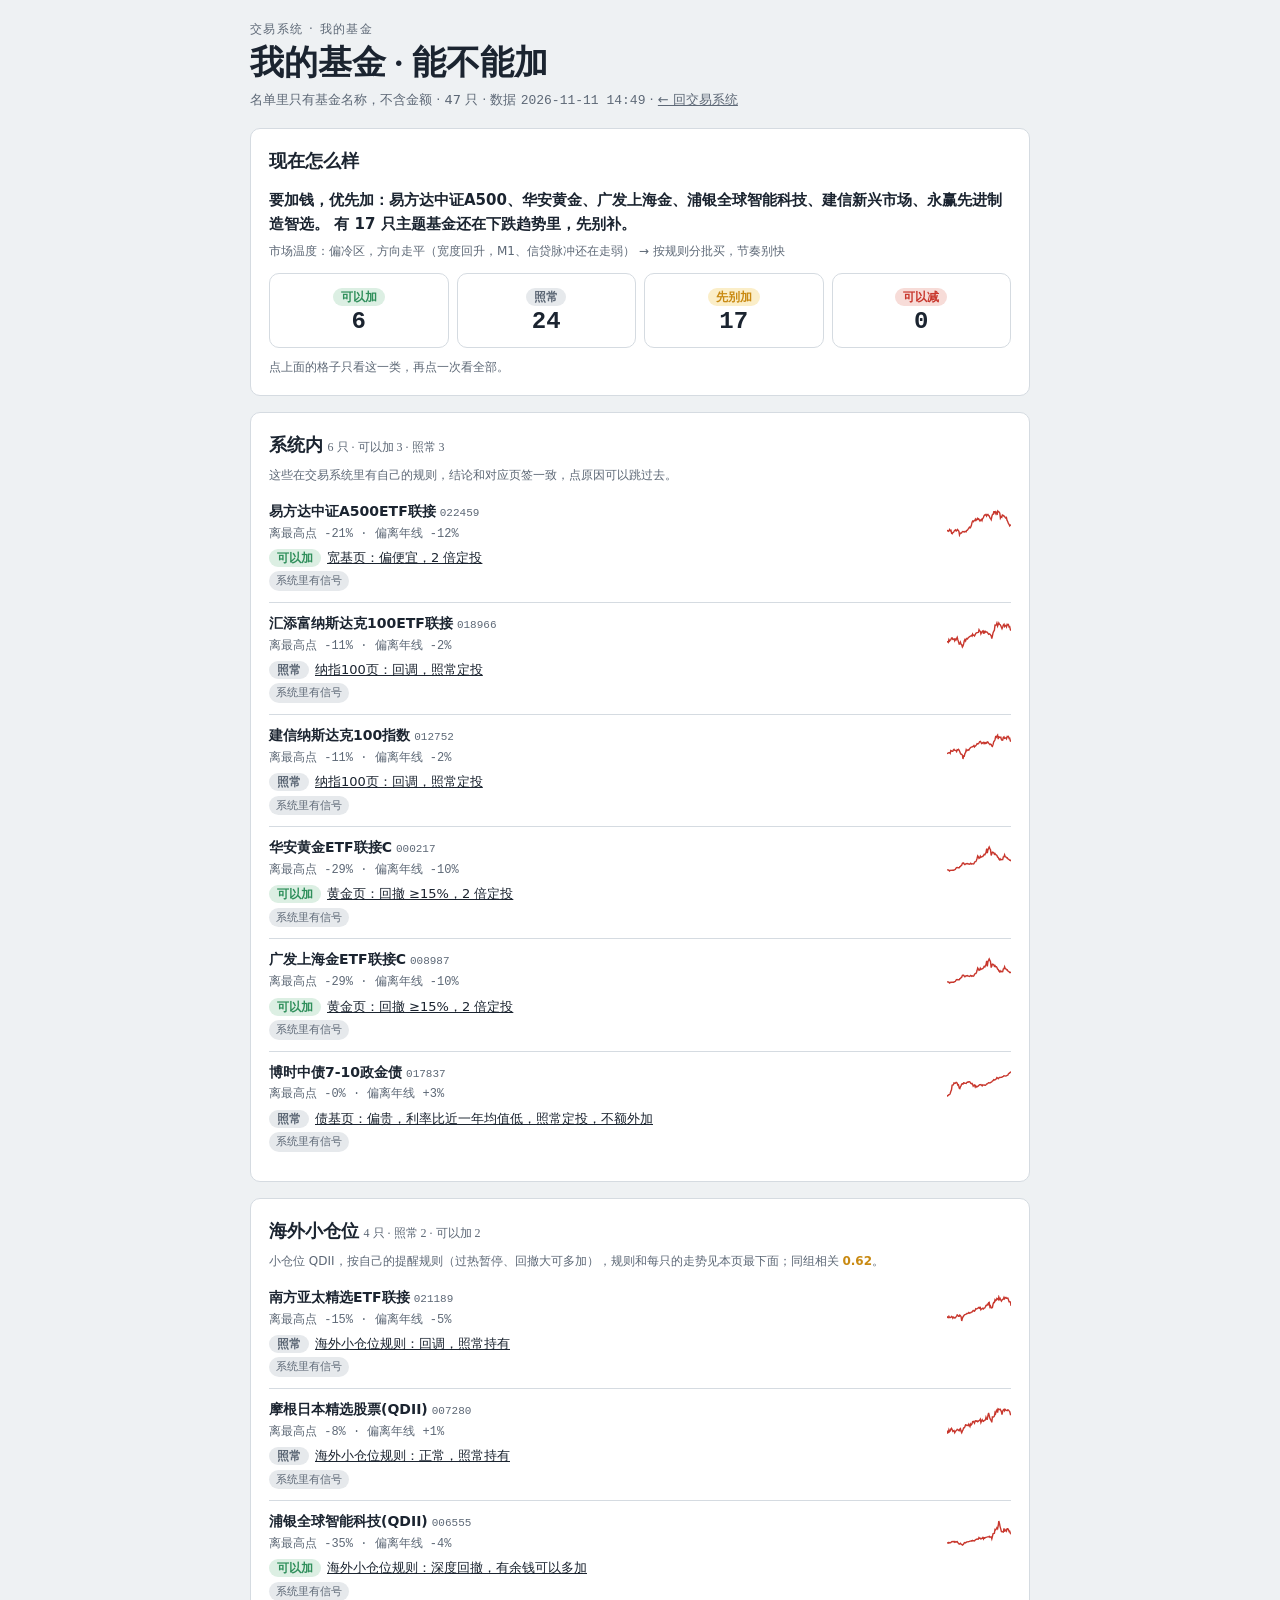
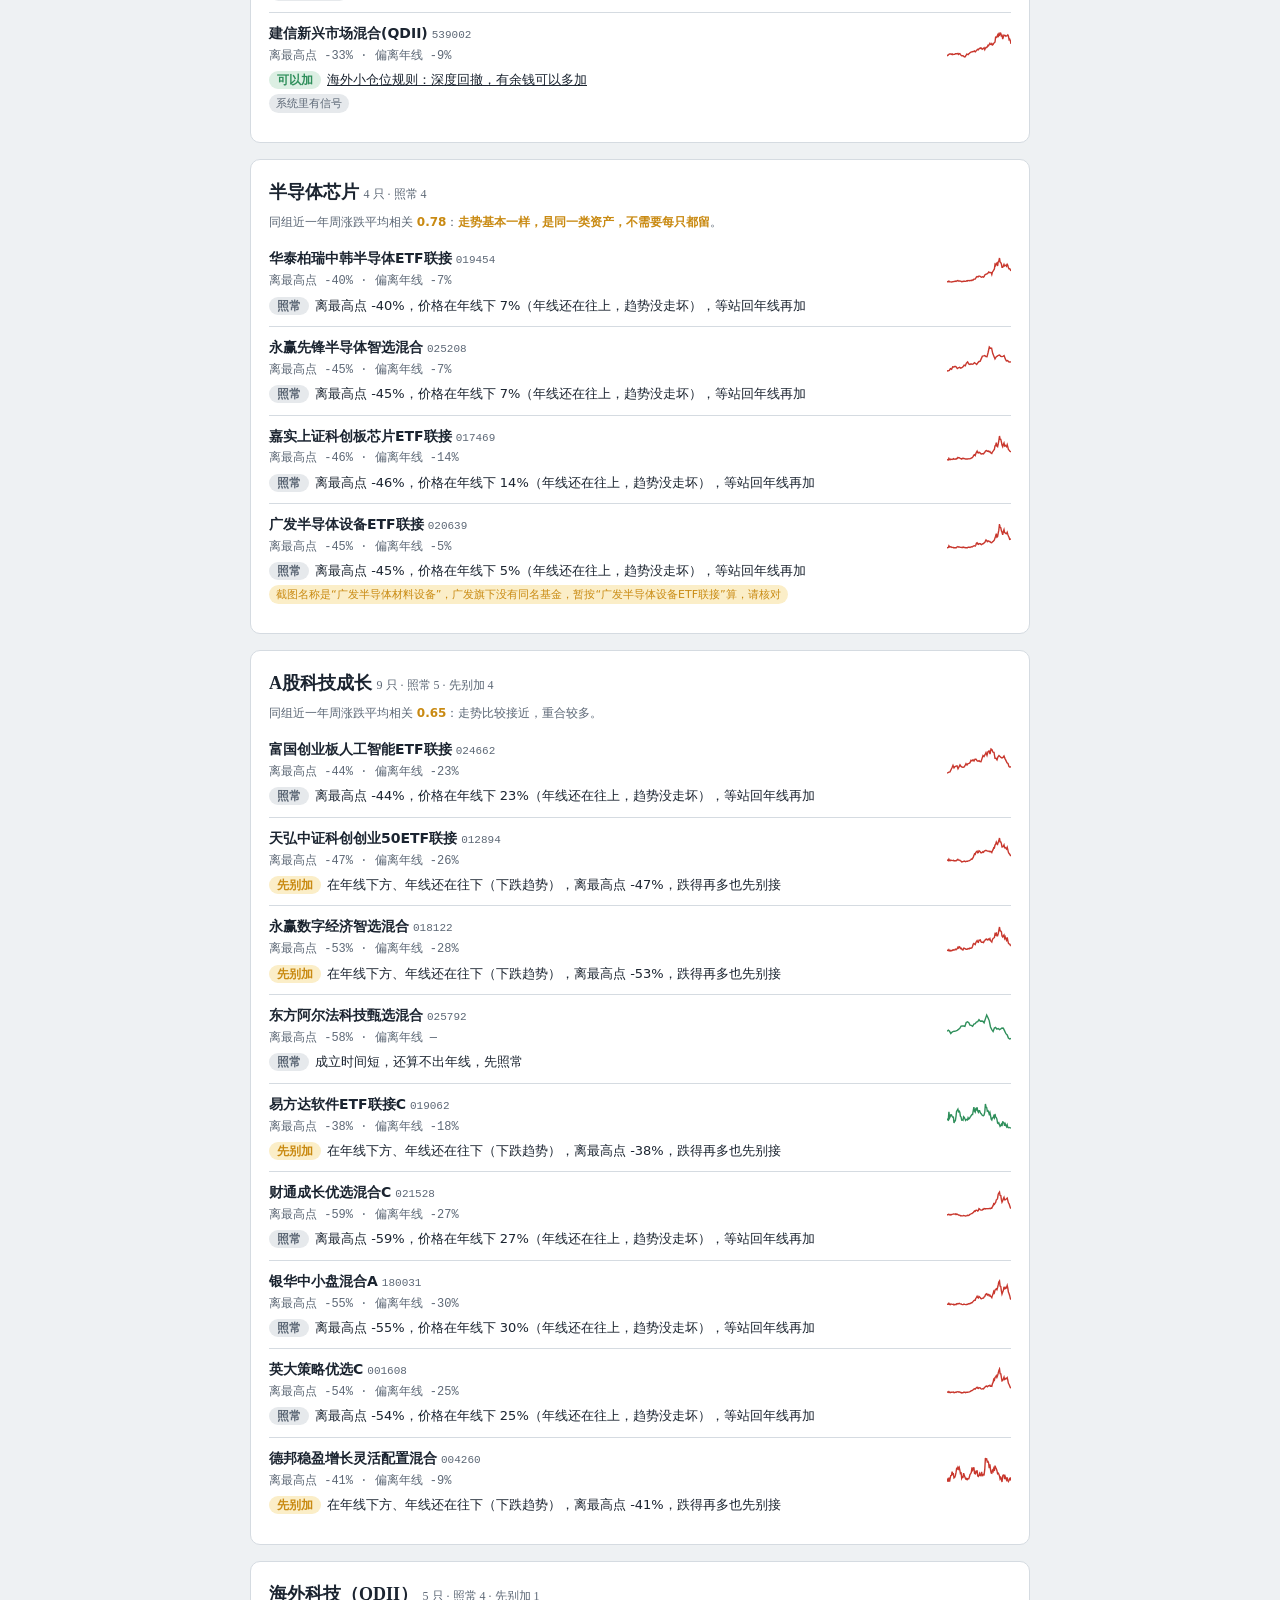
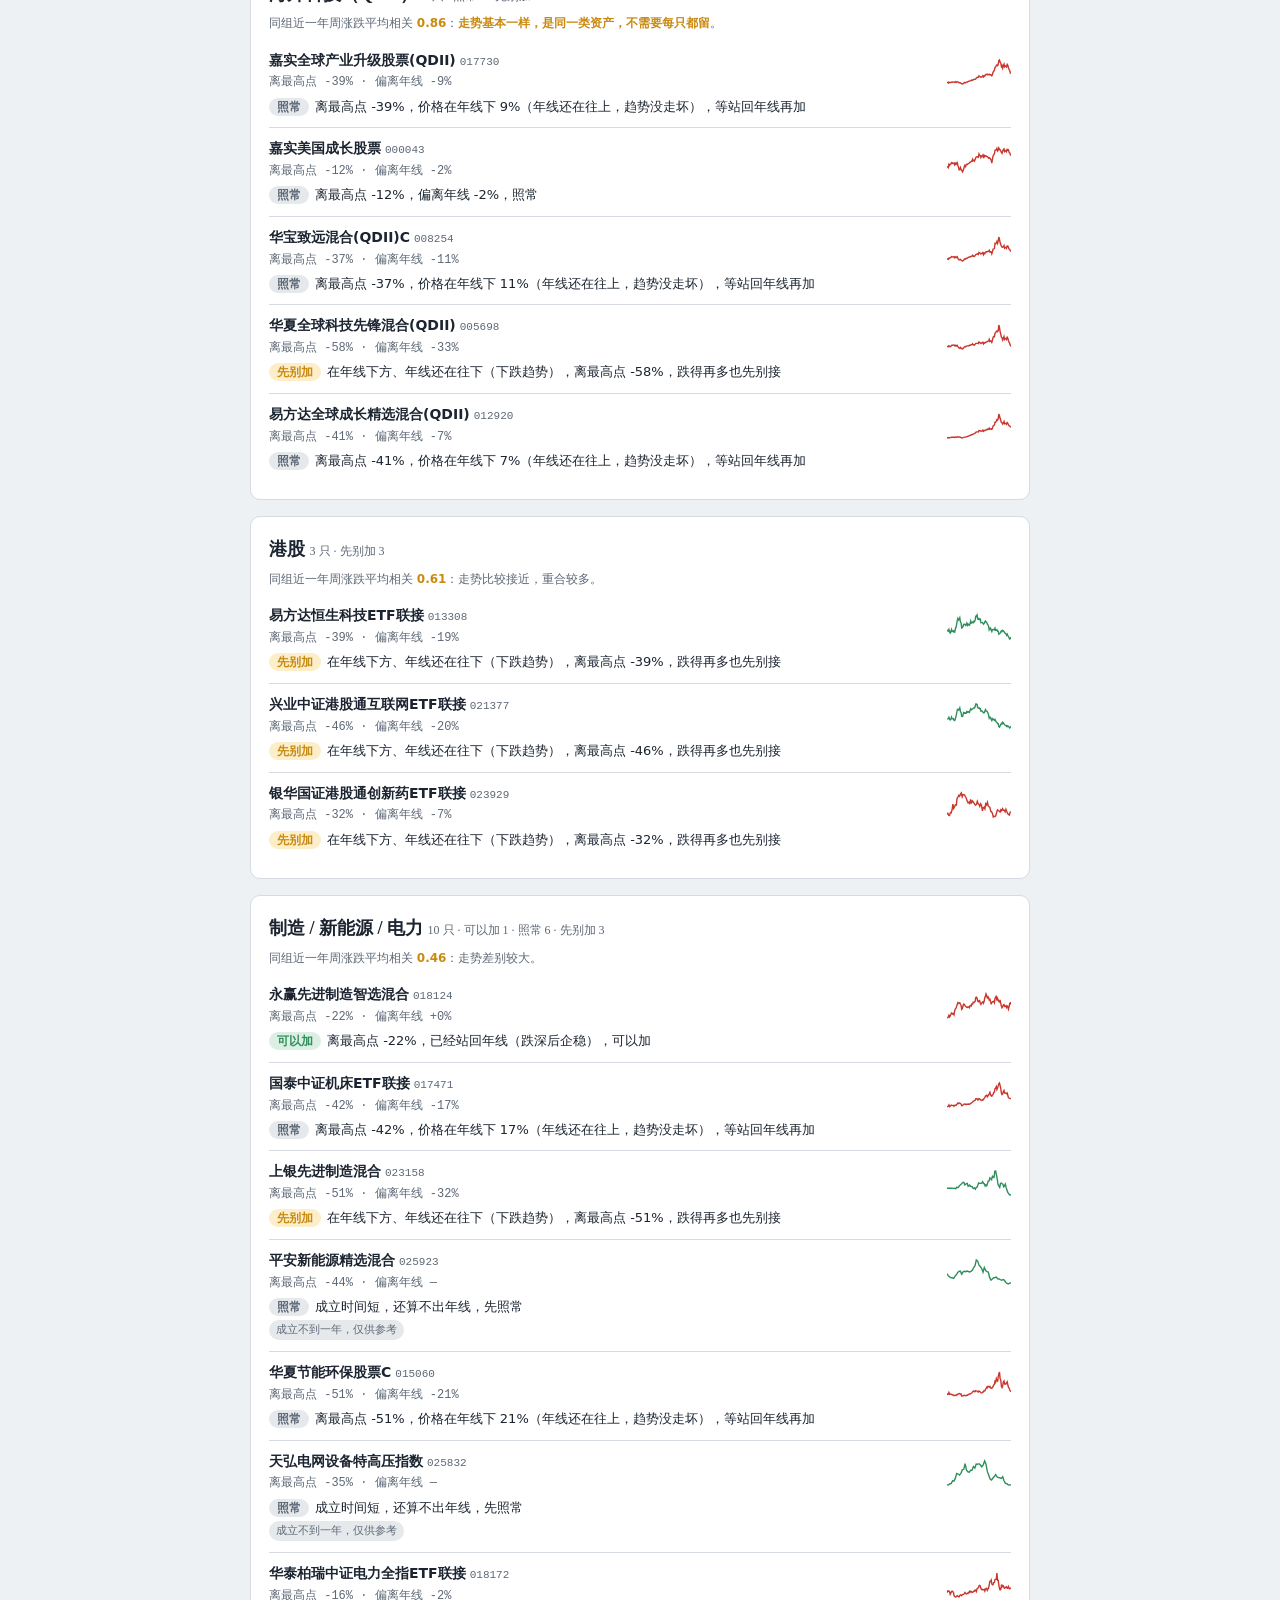
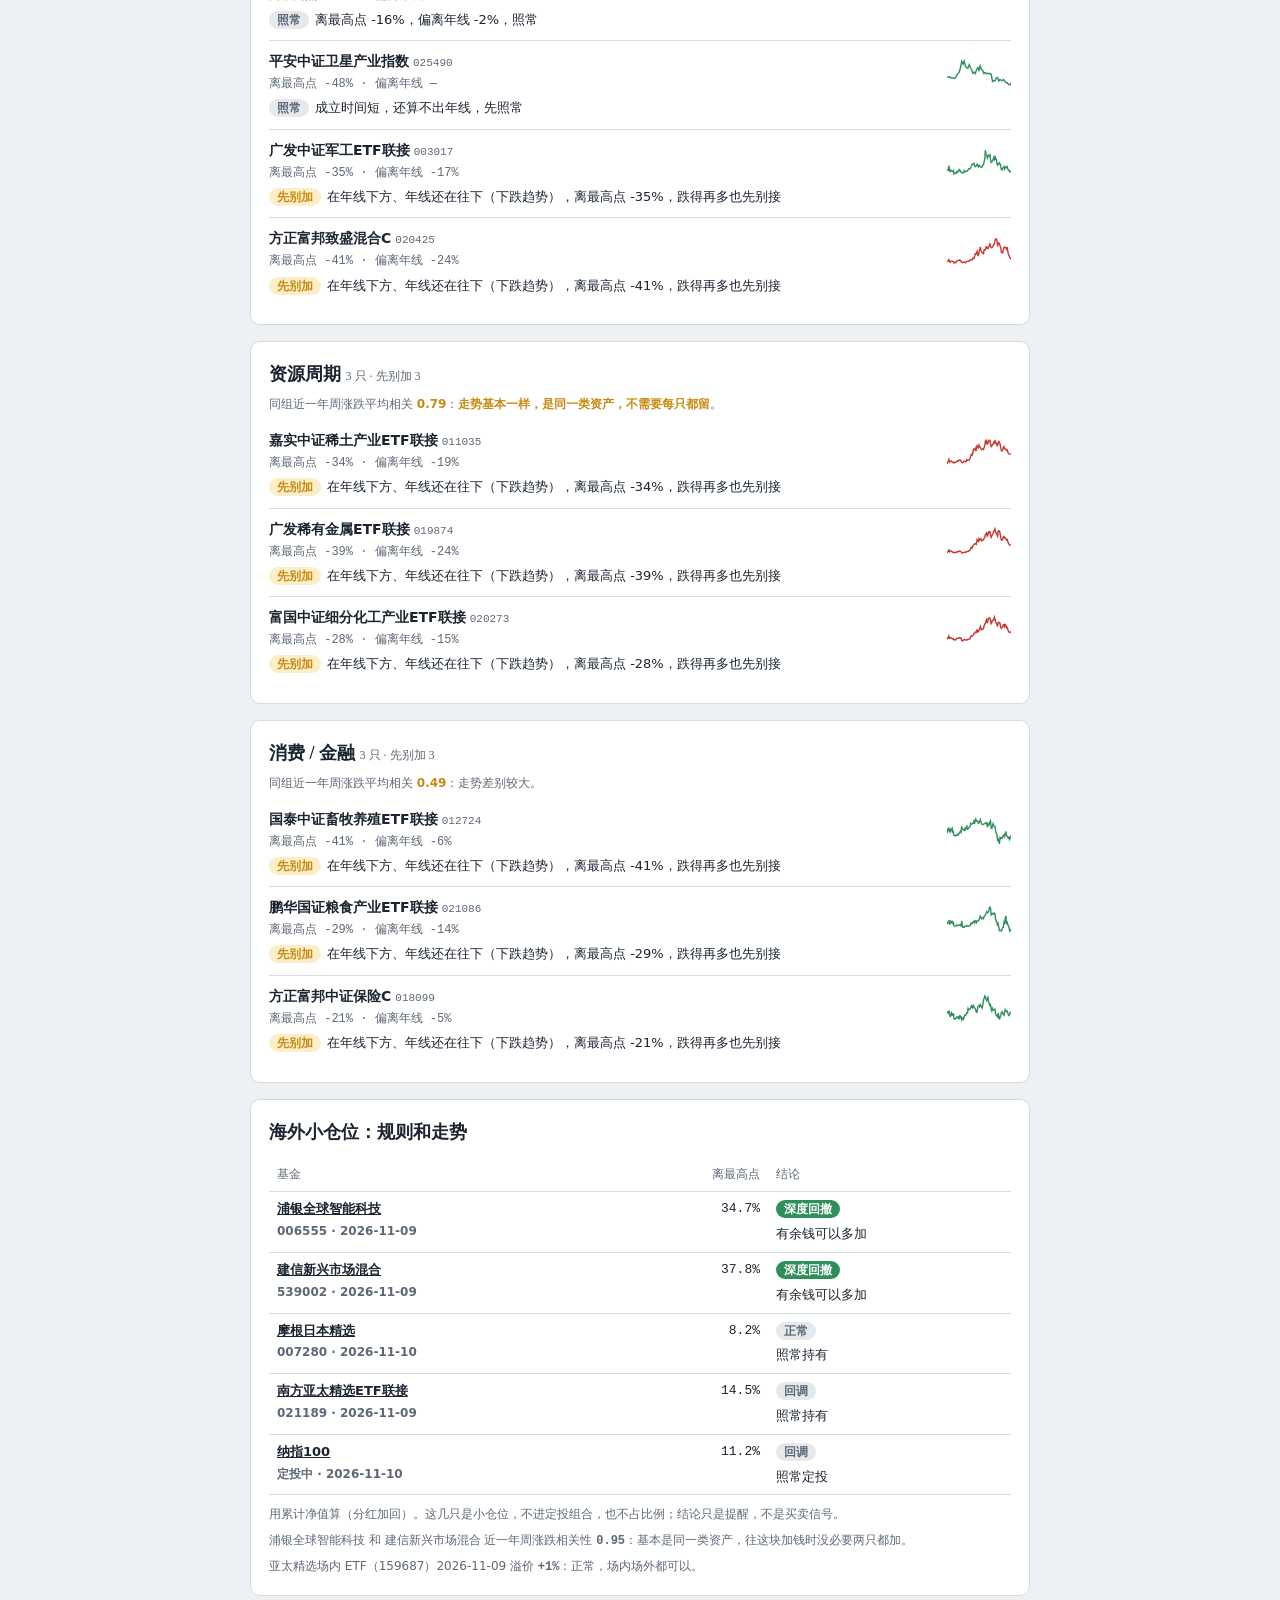
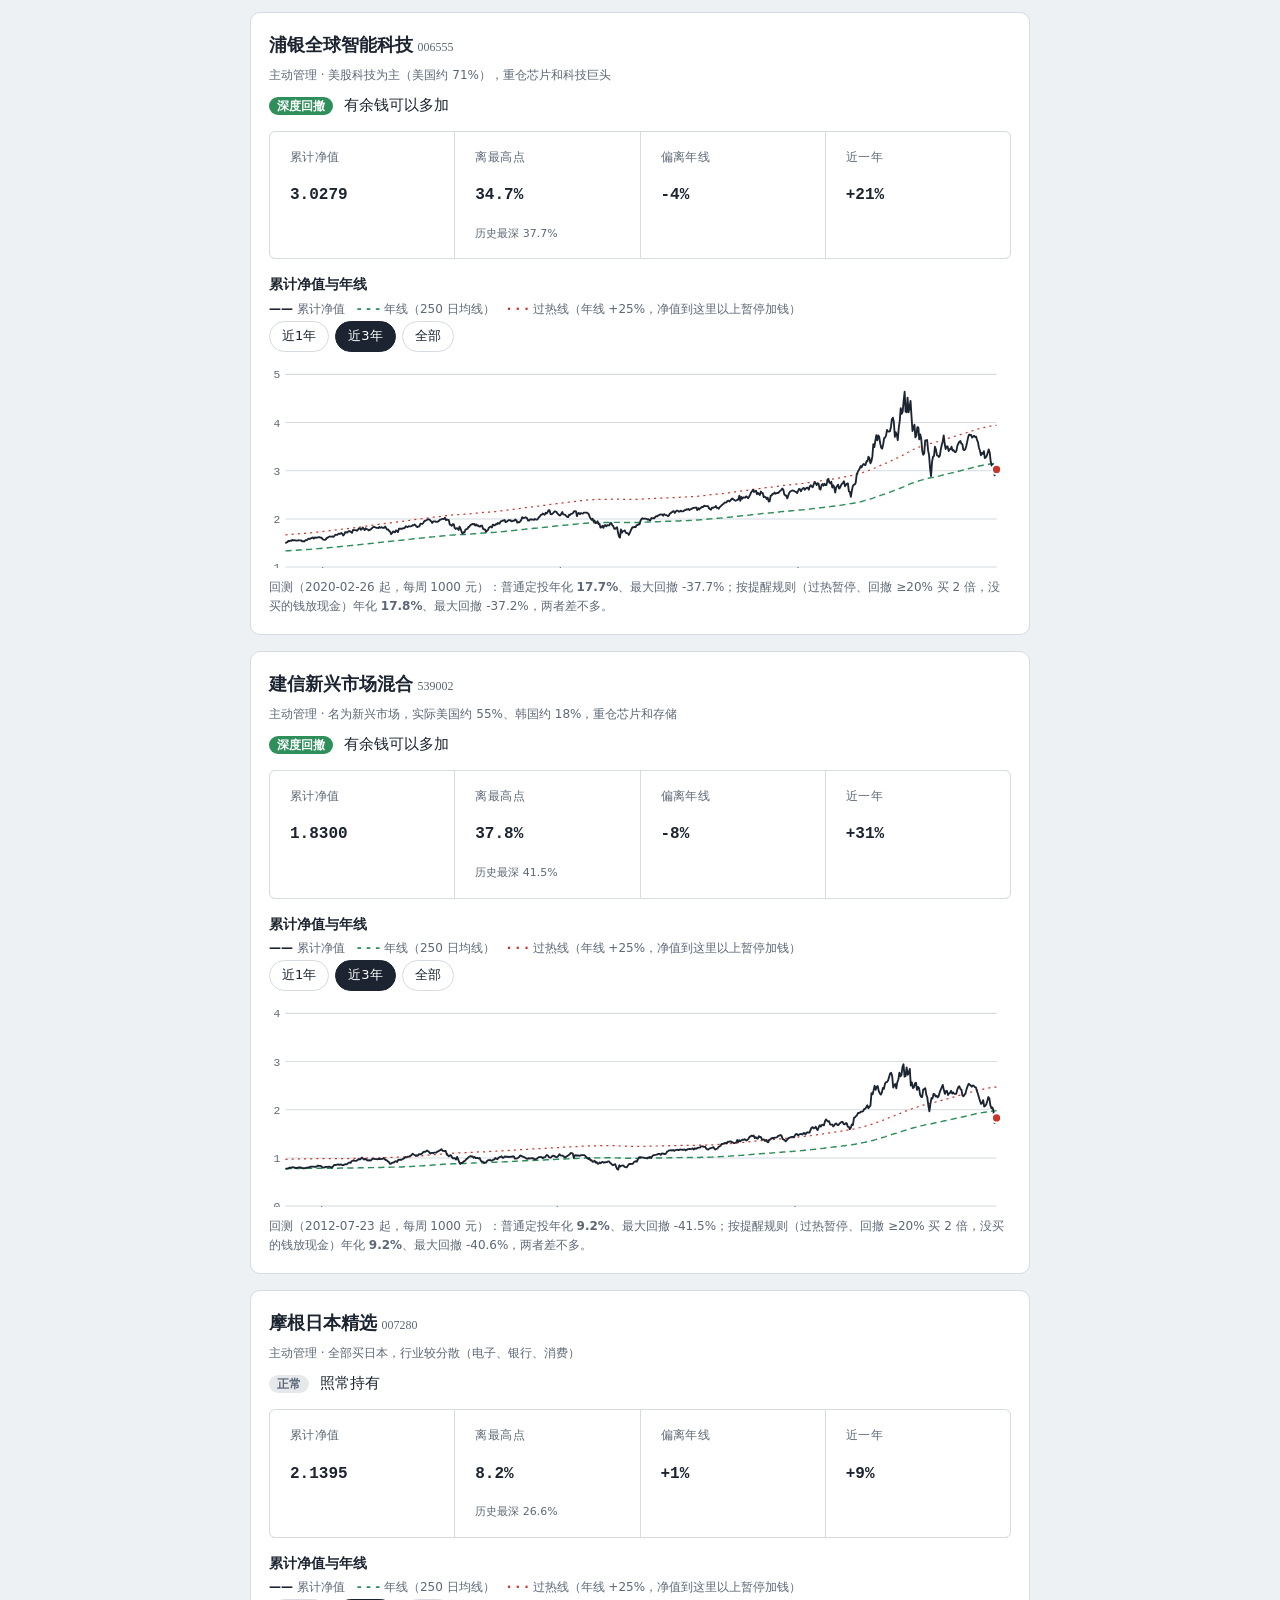
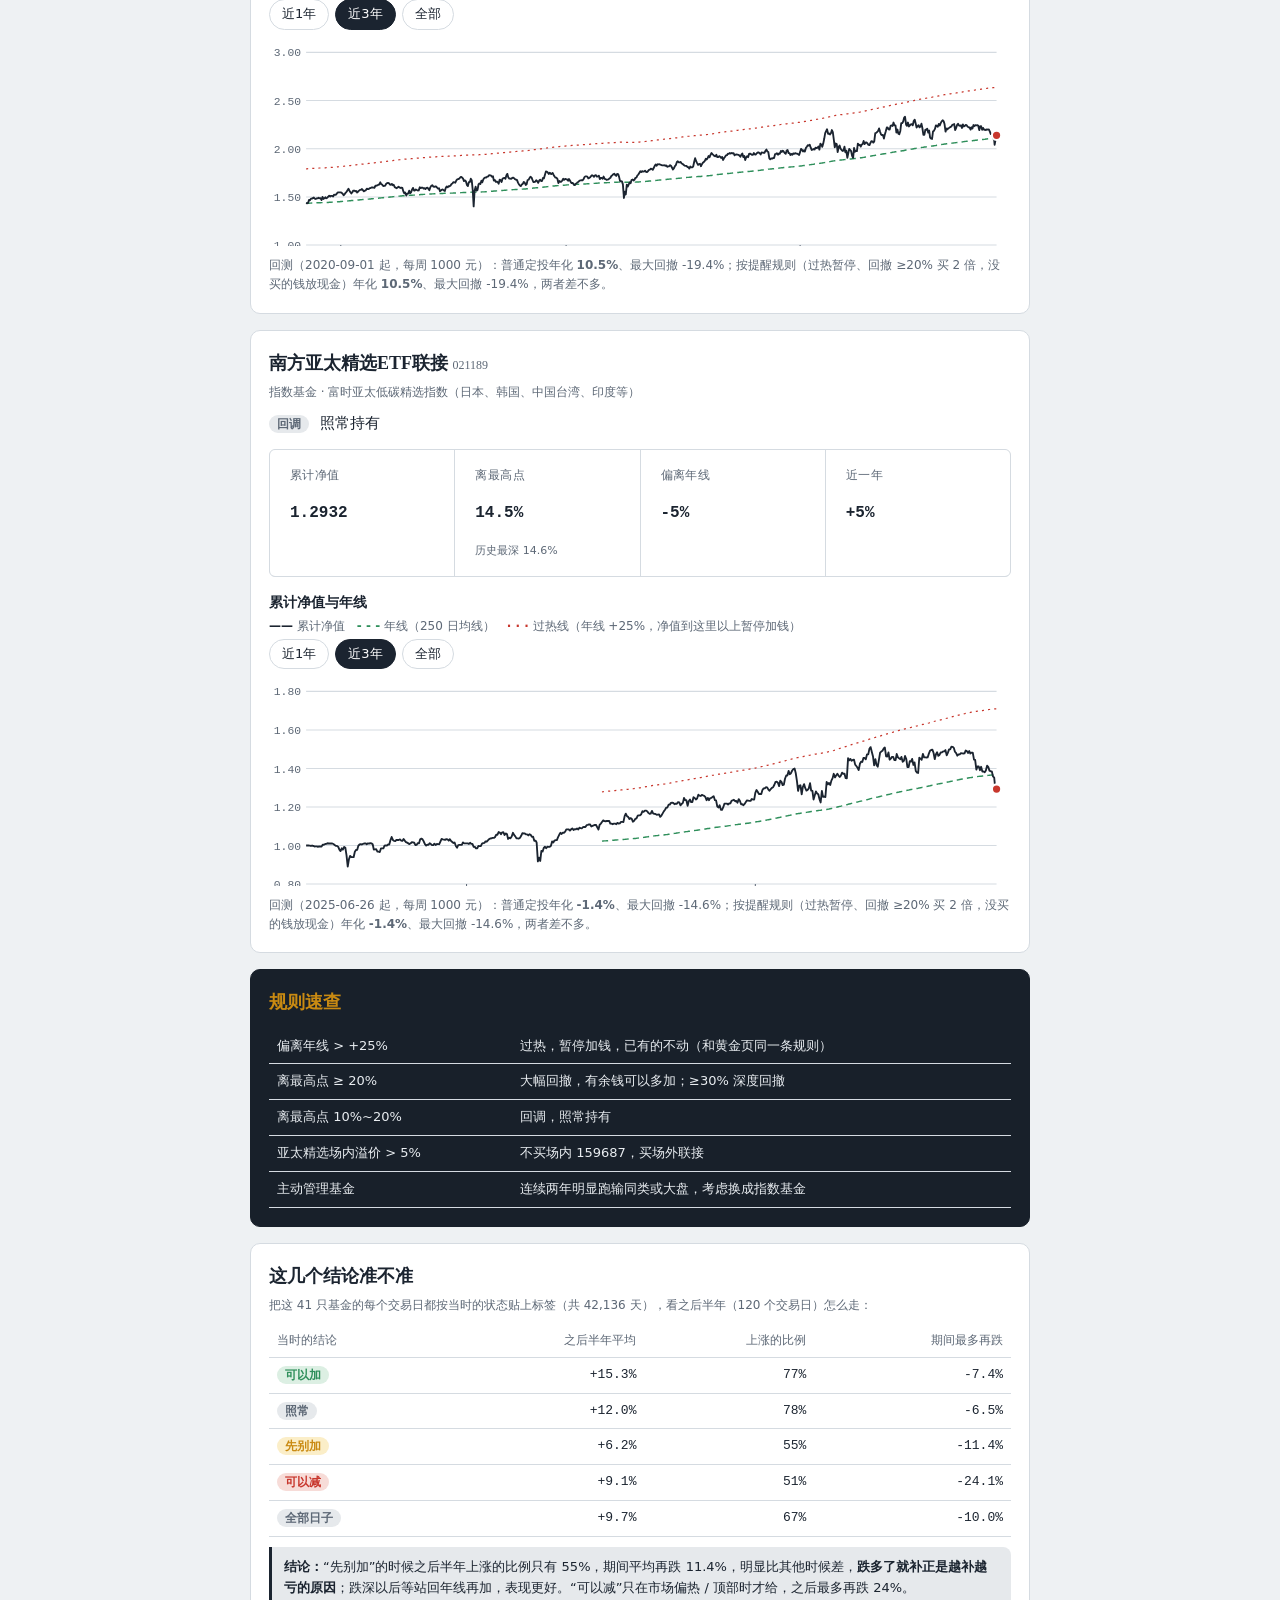
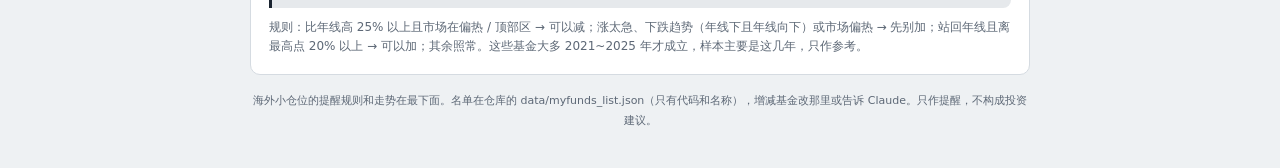
==== funds.html @ 8f0dc224 "整理：共用 style.css / charts.js；海外小仓位并入我的基金；补 8 个备用数据源（临时含备用源检查） Co-Authored-By: Claude Opus 5.5 <norepl" ====
<!doctype html>
<html lang="zh-CN">
<head>
<meta charset="utf-8">
<meta name="viewport" content="width=device-width, initial-scale=1, viewport-fit=cover">
<title>我的基金</title>
<link rel="manifest" href="manifest.webmanifest">
<link rel="apple-touch-icon" href="icons/apple-touch-icon.png">
<link rel="icon" type="image/png" href="icons/icon-192.png">
<meta name="theme-color" content="#16294a">
<meta name="apple-mobile-web-app-capable" content="yes">
<meta name="mobile-web-app-capable" content="yes">
<meta name="apple-mobile-web-app-title" content="交易系统">
<meta name="apple-mobile-web-app-status-bar-style" content="default">
<meta name="description" content="几个指数的定投信号，每个交易日自动更新">
<link rel="stylesheet" href="style.css?v=1">
</head><body><div class="wrap">
<header class="top"><div class="eyebrow">交易系统 · 我的基金</div><h1>我的基金 · 能不能加</h1>
<p>名单里只有基金名称，不含金额 · <span id="cnt">—</span> 只 · 数据 <span class="num" id="upd">—</span> · <a href="./">← 回交易系统</a></p></header>
<section class="panel"><h2>现在怎么样</h2><div id="sum"><div class="note">加载中</div></div></section>
<div id="groups" style="display:flex;flex-direction:column;gap:16px"></div>
<div id="osBox" style="display:flex;flex-direction:column;gap:16px"></div>
<section class="panel"><h2>这几个结论准不准</h2><div id="ev"></div></section>
<footer>海外小仓位的提醒规则和走势在最下面。名单在仓库的 data/myfunds_list.json（只有代码和名称），增减基金改那里或告诉 Claude。只作提醒，不构成投资建议。</footer>
</div>
<script src="charts.js?v=1"></script>
<script>
(function(){
const $=id=>document.getElementById(id),pc=(x,d=0)=>(x*100).toFixed(d)+"%",sg=(x,d=0)=>x==null?"—":(x>0?"+":"")+pc(x,d);
// ---------------- 海外小仓位（只作提醒）
const pc1=(x,d=1)=>(x*100).toFixed(d)+"%";
function renderOS(){
  const root=$("osBox");root.innerHTML=`<section class="panel"><div class="note">加载中</div></section>`;
  fetch("data/overseas.json?t="+Date.now(),{cache:"no-store"}).then(r=>{if(!r.ok)throw new Error(r.status===404?"还没有生成数据，下次自动更新后会出现":"HTTP "+r.status);return r.json()}).then(d=>{
    
    
    const tag=(cls,t)=>`<span class="lv ${cls}">${t}</span>`;
    const ndx=d.ndx?`<tr><td><a href="./#ndx">纳指100</a><div class="note" style="margin:2px 0 0">定投中 · ${d.ndx.date}</div></td><td class="r num">${pc1(d.ndx.dd)}</td><td>${tag(d.ndx.dd>=.2?"g1":"c0",d.ndx.zone)}<div style="margin-top:4px">${d.ndx.action}</div></td></tr>`:"";
    const rows=d.funds.map(f=>{const L=f.latest;return `<tr><td><a href="#overseas" onclick="event.preventDefault();document.getElementById('os_${f.code}').scrollIntoView({behavior:'smooth'})">${f.name}</a><div class="note" style="margin:2px 0 0">${f.code} · ${L.date}</div></td><td class="r num">${pc1(L.dd)}</td><td>${tag(L.cls,L.zone)}<div style="margin-top:4px">${L.action}</div></td></tr>`}).join("");
    const pr=d.premium;
    root.innerHTML=
      `<section class="panel" id="os"><h2>海外小仓位：规则和走势</h2>
        <div class="scroll"><table class="otbl"><thead><tr><th>基金</th><th class="r">离最高点</th><th>结论</th></tr></thead><tbody>${rows}${ndx}</tbody></table></div>
        <p class="note">用累计净值算（分红加回）。这几只是小仓位，不进定投组合，也不占比例；结论只是提醒，不是买卖信号。</p>
        ${d.corr_tech!=null?`<p class="note" style="margin-top:6px">浦银全球智能科技 和 建信新兴市场混合 近一年周涨跌相关性 <b class="num">${d.corr_tech.toFixed(2)}</b>${d.corr_tech>=.8?"：基本是同一类资产，往这块加钱时没必要两只都加。":d.corr_tech>=.6?"：重合较多。":"。"}</p>`:""}
        ${pr?`<p class="note" style="margin-top:6px">亚太精选场内 ETF（159687）${pr.date} 溢价 <b class="num">${sg(pr.value)}</b>：${pr.value>.05?"溢价太高，不买场内，买场外联接（021189 / 021190）。":pr.value>.03?"略高，优先买场外联接。":"正常，场内场外都可以。"}</p>`:""}
      </section>`+
      d.funds.map(f=>{const L=f.latest,b=f.bt;return `<section class="panel" id="os_${f.code}"><h2>${f.name} <span class="note" style="font-weight:400">${f.code}</span></h2>
        <p class="note" style="margin:-6px 0 8px">${f.desc}</p>
        <div>${tag(L.cls,L.zone)} <span style="margin-left:6px">${L.action}</span></div>
        <div class="kv"><div><div class="label">累计净值</div><div class="v">${L.nav.toFixed(4)}</div></div><div><div class="label">离最高点</div><div class="v">${pc1(L.dd)}</div><div class="s">历史最深 ${pc1(L.hist_mdd)}</div></div><div><div class="label">偏离年线</div><div class="v">${sg(L.dev)}</div></div><div><div class="label">近一年</div><div class="v">${sg(L.ret1y)}</div></div></div>
        <h3 style="font-size:14px;margin:14px 0 4px">累计净值与年线</h3>
        <p class="note" style="margin:0 0 6px"><span style="color:var(--ink);font-weight:700">——</span> 累计净值　<span style="color:var(--grow);font-weight:700">- - -</span> 年线（250 日均线）　<span style="color:var(--mark);font-weight:700">· · ·</span> 过热线（年线 +25%，净值到这里以上暂停加钱）</p>
        <div class="ranges" role="group" aria-label="时间范围" data-for="os_c_${f.code}"><button type="button" data-r="1y">近1年</button><button type="button" data-r="3y" aria-pressed="true">近3年</button><button type="button" data-r="all">全部</button></div>
        <div class="chartwrap"><svg class="chart" id="os_c_${f.code}" viewBox="0 0 720 200" role="img" style="touch-action:pan-y"></svg><div class="tip" hidden></div></div>
        ${b?`<p class="note">回测（${b.start} 起，每周 1000 元）：普通定投年化 <b>${b.plain.xirr==null?"—":pc1(b.plain.xirr)}</b>、最大回撤 ${pc1(b.plain.mdd)}；按提醒规则（过热暂停、回撤 ≥20% 买 2 倍，没买的钱放现金）年化 <b>${b.rule.xirr==null?"—":pc1(b.rule.xirr)}</b>、最大回撤 ${pc1(b.rule.mdd)}${b.rule.xirr!=null&&b.plain.xirr!=null?(b.rule.xirr>b.plain.xirr+.005?"，规则略好。":b.rule.xirr<b.plain.xirr-.005?"，规则不如普通定投，结论只作参考。":"，两者差不多。"):"。"}</p>`:`<p class="note">成立时间太短，暂时没有回测。</p>`}
      </section>`}).join("")+
      `<section class="panel rules"><h2>规则速查</h2><div class="scroll"><table><tbody>
        <tr><td>偏离年线 &gt; +25%</td><td>过热，暂停加钱，已有的不动（和黄金页同一条规则）</td></tr>
        <tr><td>离最高点 ≥ 20%</td><td>大幅回撤，有余钱可以多加；≥30% 深度回撤</td></tr>
        <tr><td>离最高点 10%~20%</td><td>回调，照常持有</td></tr>
        <tr><td>亚太精选场内溢价 &gt; 5%</td><td>不买场内 159687，买场外联接</td></tr>
        <tr><td>主动管理基金</td><td>连续两年明显跑输同类或大盘，考虑换成指数基金</td></tr>
      </tbody></table></div></section>`;
    d.funds.forEach(f=>{
      const nav=f.nav_series||[],ma=[],hot=[];let sum=0;
      nav.forEach(([dt,v],i)=>{sum+=v;if(i>=250)sum-=nav[i-250][1];if(i>=249){ma.push([dt,sum/250]);hot.push([dt,sum/250*1.25])}});
      const mm=new Map(ma),dm=new Map(f.series);
      const c=LineChart($("os_c_"+f.code),{W:720,H:220,range:"3y",overlays:[{data:ma,c:"var(--grow)",dash:"6 4",w:1.4},{data:hot,c:"var(--mark)",dash:"2 4",w:1.2}]});
      c.set(nav,{tip:(dt,v)=>{const m=mm.get(dt);return `${dt}<br>累计净值 <b>${v.toFixed(4)}</b>`+(m?`<br>年线 ${m.toFixed(4)}（${v>=m?"高":"低"} ${pc1(Math.abs(v/m-1))}）`:"")+(dm.has(dt)?`<br>离最高点 ${(-dm.get(dt)).toFixed(1)}%`:"")}})});
  }).catch(e=>{root.innerHTML=`<section class="panel err"><h2>读取数据失败</h2><p class="note">${e.message}</p></section>`});
}

let D=null,FIL="all";
function spark(v){if(!v||v.length<2)return"";const lo=Math.min(...v),hi=Math.max(...v),W=64,H=28,X=i=>i/(v.length-1)*W,Y=y=>H-2-(y-lo)/((hi-lo)||1)*(H-4);
  const up=v[v.length-1]>=v[0];return `<svg class="spark" viewBox="0 0 ${W} ${H}"><path d="${v.map((y,i)=>(i?"L":"M")+X(i).toFixed(1)+" "+Y(y).toFixed(1)).join("")}" fill="none" stroke="${up?"var(--mark)":"var(--grow)"}" stroke-width="1.4"/></svg>`}
function row(r){const L=D.labels[r.tag],tg=[];
  if(r.sys)tg.push("系统里有信号");if(r.young)tg.push("成立不到一年，仅供参考");
  if(r.ex2y!=null&&r.ex2y<-.2)tg.push(`<span class="w">近两年跑输沪深300 ${pc(-r.ex2y)}，考虑换成指数</span>`);
  if(r.note)tg.push(`<span class="w">${r.note}</span>`);
  return `<div class="frow" data-t="${r.tag}"><div class="nm">${r.name}<small>${r.code}</small></div>${spark(r.spark)}
    <div class="meta">离最高点 ${r.dd==null?"—":pc(r.dd)} · 偏离年线 ${r.dev==null?"—":sg(r.dev)}</div>
    <div class="rs"><span class="lv ${L[1]}">${L[0]}</span>${r.page?`<a href="${r.page.startsWith("#")?r.page:"./#"+r.page}" style="color:var(--ink)">${r.reason}</a>`:r.reason}</div>
    ${tg.length?`<div class="tg">${tg.map(t=>t.startsWith("<")?t:`<span>${t}</span>`).join("")}</div>`:""}</div>`}
function draw(){
  const G={};D.funds.forEach(r=>(G[r.group]=G[r.group]||[]).push(r));
  $("groups").innerHTML=Object.entries(G).map(([g,rs])=>{const show=rs.filter(r=>FIL==="all"||r.tag===FIL);if(!show.length)return"";
    const sim=D.group_sim[g],c={};rs.forEach(r=>c[r.tag]=(c[r.tag]||0)+1);
    return `<section class="panel"><h2>${g} <span class="note" style="font-weight:400">${rs.length} 只 · ${Object.entries(c).map(([k,n])=>D.labels[k][0]+" "+n).join(" · ")}</span></h2>
      ${g==="系统内"?`<p class="gsim">这些在交易系统里有自己的规则，结论和对应页签一致，点原因可以跳过去。</p>`:g==="海外小仓位"?`<p class="gsim">小仓位 QDII，按自己的提醒规则（过热暂停、回撤大可多加），规则和每只的走势见本页最下面${sim!=null?`；同组相关 <b>${sim.toFixed(2)}</b>`:""}。</p>`:sim!=null?`<p class="gsim">同组近一年周涨跌平均相关 <b>${sim.toFixed(2)}</b>：${sim>=.75?"<b>走势基本一样，是同一类资产，不需要每只都留</b>":sim>=.6?"走势比较接近，重合较多":"走势差别较大"}。</p>`:""}
      ${show.map(row).join("")}</section>`}).join("");
}
fetch("data/myfunds.json?t="+Date.now(),{cache:"no-store"}).then(r=>{if(!r.ok)throw new Error("HTTP "+r.status);return r.json()}).then(d=>{D=d;
  $("cnt").textContent=d.funds.length;$("upd").textContent=d.updated;
  const add=d.funds.filter(r=>r.tag==="add"),sysAdd=add.filter(r=>r.sys),othAdd=add.filter(r=>!r.sys),wait=d.funds.filter(r=>r.tag==="wait"&&!r.sys);
  const ins=add.length?`要加钱，优先加：${add.map(r=>r.name.replace(/ETF联接|\(QDII\)|混合|股票|指数|[AC]$/g,"")).join("、")}。`:"现在没有“可以加”的基金，按原计划定投就好。";
  $("sum").innerHTML=`<div class="insight">${ins}${wait.length?` 有 ${wait.length} 只主题基金还在下跌趋势里，先别补。`:""}</div>
    <p class="note" style="margin-top:6px">市场温度：${d.zone_verdict||"—"}</p>
    <div class="sum4">${Object.entries(d.labels).map(([k,[t,c]])=>`<button type="button" data-f="${k}"><span class="lv ${c}">${t}</span><span class="v">${d.count[k]}</span></button>`).join("")}</div>
    <p class="note">点上面的格子只看这一类，再点一次看全部。</p>`;
  $("sum").querySelectorAll("button").forEach(b=>b.addEventListener("click",()=>{FIL=FIL===b.dataset.f?"all":b.dataset.f;
    $("sum").querySelectorAll("button").forEach(x=>x.setAttribute("aria-pressed",x.dataset.f===FIL));draw()}));
  draw();renderOS();
  const S=d.stats,er=k=>{const v=S[k];return v?`<tr><td><span class="lv ${d.labels[k]?d.labels[k][1]:"c0"}">${d.labels[k]?d.labels[k][0]:"全部日子"}</span></td><td class="r num">${sg(v.avg,1)}</td><td class="r num">${pc(v.up)}</td><td class="r num">${pc(v.dd,1)}</td></tr>`:""};
  $("ev").innerHTML=`<p class="note" style="margin:-6px 0 8px">把这 ${S.all.funds} 只基金的每个交易日都按当时的状态贴上标签（共 ${S.all.days.toLocaleString()} 天），看之后半年（120 个交易日）怎么走：</p>
    <div class="scroll"><table><thead><tr><th>当时的结论</th><th class="r">之后半年平均</th><th class="r">上涨的比例</th><th class="r">期间最多再跌</th></tr></thead><tbody>${["add","hold","wait","cut"].map(er).join("")}${er("all")}</tbody></table></div>
    <p class="concl"><b>结论：</b>“先别加”的时候之后半年上涨的比例只有 ${pc(S.wait.up)}，期间平均再跌 ${pc(-S.wait.dd,1)}，明显比其他时候差，<b>跌多了就补正是越补越亏的原因</b>；跌深以后等站回年线再加，表现更好。“可以减”只在市场偏热 / 顶部时才给，之后最多再跌 ${pc(-S.cut.dd)}。</p>
    <p class="note">规则：比年线高 25% 以上且市场在偏热 / 顶部区 → 可以减；涨太急、下跌趋势（年线下且年线向下）或市场偏热 → 先别加；站回年线且离最高点 20% 以上 → 可以加；其余照常。这些基金大多 2021~2025 年才成立，样本主要是这几年，只作参考。</p>`;
}).catch(e=>{$("sum").innerHTML=`<div class="note">读取失败：${e.message}</div>`});
})();
</script>
</body></html>
---- style.css ----
/* 布局：顶部页签（总览 → 市场温度 → 各板块），每个页签是一列面板：结论 → 体检 → 走势 → 规则速查，回测和历史检验收在最后的“历史与回测”里 */
:root{
  --bg:#eef1f3; --panel:#ffffff; --ink:#1b2430; --muted:#5d6876; --line:#d5dbe1;
  --grow:#2f8f5b; --grow-soft:#dcefe3; --div:#c98a12; --div-soft:#fbeec8; --mid:#e6e9ec; --mark:#c8372d; --mark-soft:#f7dcd8; --y1:#fdf3d6; --y2:#f8e39a; --y3:#efc95a;
  --dark:#18202a; --dark-fg:#e9edf1;
  --f-display:"Songti SC","STSong","Noto Serif CJK SC","Source Han Serif SC","SimSun",serif;
  --f-body:system-ui,-apple-system,"PingFang SC","Hiragino Sans GB","Microsoft YaHei","Noto Sans CJK SC",sans-serif;
  --f-num:ui-monospace,"SF Mono",Menlo,Consolas,"Roboto Mono",monospace;
  color-scheme:light;
}
@media (prefers-color-scheme:dark){:root{
  --bg:#11161c; --panel:#19212a; --ink:#e7ecf1; --muted:#99a5b2; --line:#2c3743;
  --grow:#4cbf80; --grow-soft:#173326; --div:#e6a93a; --div-soft:#3a2d12; --mid:#252f3a; --mark:#ff6a5e; --mark-soft:#3e1f1c; --y1:#2e2a1a; --y2:#4a3f17; --y3:#665216;
  --dark:#0b0f14; --dark-fg:#e9edf1; color-scheme:dark}}
*{box-sizing:border-box}
[hidden]{display:none!important}
html{-webkit-text-size-adjust:100%}
body{margin:0;background:var(--bg);color:var(--ink);font-family:var(--f-body);font-size:15px;line-height:1.6;
  padding:max(20px,env(safe-area-inset-top)) max(16px,env(safe-area-inset-right)) 40px max(16px,env(safe-area-inset-left))}
.wrap{max-width:780px;margin:0 auto;display:flex;flex-direction:column;gap:16px}
.num{font-family:var(--f-num);font-variant-numeric:tabular-nums}
.eyebrow{font-size:12px;letter-spacing:.12em;color:var(--muted)}
h1{font-family:var(--f-display);font-weight:900;font-size:clamp(24px,6vw,34px);line-height:1.2;margin:4px 0 6px;text-wrap:balance}
header p{margin:0;color:var(--muted);font-size:13px}
.panel{background:var(--panel);border:1px solid var(--line);border-radius:10px;padding:18px;min-width:0}
h2{font-family:var(--f-display);font-size:18px;margin:0 0 12px}
.label{font-size:12px;color:var(--muted);letter-spacing:.04em}
.readout{display:grid;grid-template-columns:1.1fr 1fr;gap:18px;align-items:end}
.big{font-size:clamp(48px,14vw,72px);font-weight:600;line-height:1}
.delta{font-size:13px;margin-left:6px}
.action{display:inline-block;margin-top:10px;padding:6px 12px;border-radius:999px;font-weight:700}
.z-l .action{background:var(--grow-soft);color:var(--grow)}
.z-h .action{background:var(--div-soft);color:var(--div)}
.z-s .action{background:var(--mark);color:#fff}
.z-m .action{background:var(--mid);color:var(--ink)}
.dist{display:flex;flex-direction:column;gap:10px}
.drow .top{display:flex;justify-content:space-between;gap:8px;font-size:13px}
.bar{height:8px;background:var(--mid);border-radius:4px;overflow:hidden;margin-top:4px}
.bar i{display:block;height:100%;border-radius:4px}
.kv{display:grid;grid-template-columns:repeat(4,1fr);gap:1px;background:var(--line);border:1px solid var(--line);border-radius:6px;overflow:hidden;margin-top:14px}
.kv div{background:var(--panel);padding:8px 10px;min-width:0}
.kv .v{font-family:var(--f-num);font-weight:600;font-size:16px}
.kv .s{font-size:11px;color:var(--muted)}
.ruler{position:relative;margin:44px 0 6px}
.sellmark{position:absolute;top:0;width:3px;height:9px;background:var(--mark);transform:translateX(-1.5px);z-index:1;border-radius:0 0 2px 2px}
.sellmark::after{content:"";position:absolute;left:0;top:37px;width:3px;height:9px;background:var(--mark);border-radius:2px 2px 0 0}
.track{display:flex;height:46px;border-radius:6px;overflow:hidden;border:1px solid var(--line)}
.seg{display:flex;align-items:center;justify-content:center;font-size:12px;font-weight:700;text-align:center;line-height:1.2;padding:0 4px}
.seg.l{background:var(--grow-soft);color:var(--grow)}
.seg.m{background:var(--mid);color:var(--muted)}
.seg.h{background:var(--div-soft);color:var(--div)}
.pin{position:absolute;top:-36px;transform:translateX(-50%);display:flex;flex-direction:column;align-items:center;font-size:11px;white-space:nowrap;line-height:1.3}
.pin b{font-family:var(--f-num);font-size:12px}
.pin::after{content:"";border-left:6px solid transparent;border-right:6px solid transparent;border-top:8px solid currentColor;margin-top:2px}
.pin.now{color:var(--mark);z-index:2}.pin.lo{color:var(--grow)}.pin.hi{color:var(--div)}
.pin.lo,.pin.hi{top:auto;bottom:-38px}
.pin.lo::after,.pin.hi::after{display:none}
.pin.lo::before,.pin.hi::before{content:"";border-left:6px solid transparent;border-right:6px solid transparent;border-bottom:8px solid currentColor;margin-bottom:2px}
.ruler{margin-bottom:46px}
.ticks{position:relative;height:18px;font-size:11px;color:var(--muted)}
.ticks span{position:absolute;transform:translateX(-50%)}
.chart{width:100%;height:auto;display:block}
.chart text{font-family:var(--f-num);font-size:var(--fs,11px);fill:var(--muted)}
.legend{display:flex;flex-wrap:wrap;gap:14px;font-size:12px;color:var(--muted);margin-top:6px}
.legend i{display:inline-block;width:16px;height:0;border-top:2px solid;vertical-align:middle;margin-right:4px}
.scroll{overflow-x:auto}
table{width:100%;border-collapse:collapse;font-size:13px}
th,td{padding:7px 8px;border-bottom:1px solid var(--line);text-align:left;white-space:nowrap}
th{font-size:12px;color:var(--muted);font-weight:500}
.r{text-align:right}
tr.hl td{font-weight:700}
.chip{font-size:12px;font-weight:700;padding:2px 8px;border-radius:999px}
.chip.s{background:var(--mark);color:#fff}
.chip.l{background:var(--grow-soft);color:var(--grow)}.chip.h{background:var(--div-soft);color:var(--div)}.chip.m{background:var(--mid);color:var(--muted)}
.heat td{text-align:center;font-family:var(--f-num)}
.heat td.cur{outline:2px solid var(--mark);outline-offset:-2px}
.note{font-size:12px;color:var(--muted);margin:10px 0 0}
.rules{background:var(--dark);color:var(--dark-fg);border-color:var(--dark)}
.rules h2{color:var(--div)}
.rule{display:grid;grid-template-columns:100px 1fr;gap:10px;padding:8px 0;border-top:1px solid rgba(255,255,255,.1);font-size:14px}
.rule:first-of-type{border-top:0}
.rule .k{font-family:var(--f-num);font-weight:600}
.err{border-color:var(--mark)}
footer{font-size:11px;color:var(--muted);text-align:center;line-height:1.8}
@media (max-width:600px){.readout{grid-template-columns:1fr}.kv{grid-template-columns:repeat(2,1fr)}.seg{font-size:11px}}
.tabs{display:flex;gap:4px;padding:4px;background:var(--mid);border-radius:10px;position:sticky;top:env(safe-area-inset-top,0px);z-index:5}
.tabwrap{position:sticky;top:env(safe-area-inset-top,0px);z-index:5}
.tabwrap::after{content:"";position:absolute;top:0;right:0;bottom:0;width:36px;border-radius:0 10px 10px 0;background:linear-gradient(to right,transparent,var(--mid));pointer-events:none}
.tabs{overflow-x:auto;scrollbar-width:none}.tabs::-webkit-scrollbar{display:none}
.tabs button{flex:1 0 auto;font:inherit;font-weight:700;font-size:14px;padding:9px 6px;white-space:nowrap;border:0;border-radius:7px;background:transparent;color:var(--muted);cursor:pointer}
.tabs button[aria-selected="true"]{background:var(--panel);color:var(--ink);box-shadow:0 1px 3px rgba(0,0,0,.12)}
.tabs button:focus-visible,.btn:focus-visible{outline:2px solid var(--mark);outline-offset:2px}
.btn{font:inherit;font-weight:700;padding:8px 16px;border-radius:6px;border:1px solid var(--ink);background:var(--ink);color:var(--panel);cursor:pointer}
.kv5{display:grid;grid-template-columns:repeat(5,1fr);gap:1px;background:var(--line);border:1px solid var(--line);border-radius:6px;overflow:hidden}
.kv5 div{background:var(--panel);padding:8px 10px;min-width:0}
.kv5 .v{font-family:var(--f-num);font-weight:600;font-size:15px}
.of{font-size:18px;color:var(--muted);margin-left:6px}
.tierpill{font-size:17px;padding:8px 16px}
.t-sell{background:var(--grow-soft);color:var(--grow)}
.t-hold{background:var(--mid);color:var(--ink)}
.t-low{background:var(--y1);color:var(--div)}
.t-norm{background:var(--y2);color:var(--ink)}
.t-more{background:var(--y3);color:var(--ink)}
.t-max{background:var(--mark);color:#fff}
.seg.y1{background:var(--y1);color:var(--div)}.seg.y2{background:var(--y2);color:var(--ink)}.seg.y3{background:var(--y3);color:var(--ink)}
.seg.r{background:var(--mark);color:#fff}
.dims{display:grid;grid-template-columns:1fr 1fr;gap:12px}
.dim{border:1px solid var(--line);border-radius:8px;padding:12px;display:flex;flex-direction:column;gap:6px;min-width:0}
.dim .top{display:flex;justify-content:space-between;align-items:baseline;gap:8px}
.dim .name{font-weight:700}
.dim .w{font-size:12px;color:var(--muted)}
.dim .row{display:flex;justify-content:space-between;align-items:center;gap:8px}
.dim .sv{font-family:var(--f-num);font-size:26px;font-weight:600;line-height:1}
.dim .sv small{font-size:12px;color:var(--muted);font-weight:500}
.dim .meter{height:8px;background:var(--mid);border-radius:4px;overflow:hidden}
.dim .meter i{display:block;height:100%;background:var(--mark);border-radius:4px}
.dim .ends{display:flex;justify-content:space-between;font-size:11px;color:var(--muted)}
.dim .det{font-size:12px;color:var(--muted)}
.lv{font-size:12px;font-weight:700;padding:2px 8px;border-radius:999px;white-space:nowrap}
.lv.c2{background:var(--mark);color:#fff}.lv.c1{background:var(--mark-soft);color:var(--mark)}
.lv.c0{background:var(--mid);color:var(--muted)}.lv.d1{background:var(--grow-soft);color:var(--grow)}.lv.d2{background:var(--grow);color:#fff}
#tierTbl tr.cur td{background:var(--mark-soft);font-weight:700}
.pers{display:grid;grid-template-columns:1fr 1fr;gap:12px}
.pers > div{border:1px solid var(--line);border-radius:8px;padding:12px;min-width:0}
.pers .big2{font-family:var(--f-num);font-size:28px;font-weight:600;line-height:1.1}
.pers ul{margin:8px 0 0;padding-left:18px;font-size:13px;color:var(--muted)}
@media (max-width:600px){.kv5{grid-template-columns:repeat(6,1fr)}.kv5 div{grid-column:span 2}.kv5 div:nth-child(n+4){grid-column:span 3}.dims,.pers{grid-template-columns:1fr}}
.ranges{display:flex;gap:6px;margin:-4px 0 10px}
.ranges button{font:inherit;font-size:13px;padding:4px 12px;border-radius:999px;border:1px solid var(--line);background:var(--panel);color:var(--ink);cursor:pointer}
.ranges button[aria-pressed="true"]{background:var(--ink);color:var(--panel);border-color:var(--ink)}
.ranges button:focus-visible{outline:2px solid var(--mark);outline-offset:2px}
.chartwrap{position:relative}
.chartwrap svg{cursor:crosshair;user-select:none;-webkit-user-select:none}
.tip{position:absolute;top:0;pointer-events:none;background:var(--ink);color:var(--panel);font-size:12px;line-height:1.45;padding:6px 9px;border-radius:6px;white-space:nowrap;box-shadow:0 2px 8px rgba(0,0,0,.18);z-index:3}
.tip b{font-family:var(--f-num);font-size:14px}
.hint{margin:4px 0 0}
.vz-good{background:var(--grow);color:#fff}.vz-ok{background:var(--grow-soft);color:var(--grow)}
.vz-mid{background:var(--mid);color:var(--ink)}.vz-warn{background:var(--mark-soft);color:var(--mark)}.vz-bad{background:var(--mark);color:#fff}
.bigbtn{float:right;font:inherit;font-size:12px;font-weight:400;padding:2px 8px;border:1px solid var(--line);border-radius:8px;background:var(--panel);color:var(--ink);cursor:pointer}
.bigov{position:fixed;inset:0;z-index:9999;background:var(--panel);overflow:hidden}
.bigin{position:absolute;top:0;left:0;padding:8px 12px;box-sizing:border-box;background:var(--panel)}
.bighd{display:flex;justify-content:space-between;align-items:center;height:48px;font-size:15px}
.bigr button{font:inherit;font-size:13px;padding:5px 10px;margin-right:6px;border:1px solid var(--line);border-radius:8px;background:var(--panel);color:var(--ink);cursor:pointer}
.bigr button[aria-pressed="true"]{background:var(--ink);color:var(--panel)}
.bigx{font:inherit;font-size:14px;padding:6px 12px;border:1px solid var(--line);border-radius:8px;background:var(--panel);color:var(--ink);cursor:pointer}
.lv.h1{background:var(--div-soft);color:var(--div)}.lv.g2{background:var(--grow);color:#fff}.lv.g1{background:var(--grow-soft);color:var(--grow)}.lv.r1{background:var(--mark-soft);color:var(--mark)}.lv.r2{background:var(--mark);color:#fff}
.otbl td{white-space:normal;vertical-align:top;font-size:13px}.otbl td:first-child{white-space:nowrap;font-weight:700}.otbl a{color:var(--ink)}
.otbl{min-width:0}
.alert{border:1px solid var(--mark);background:var(--mark-soft);border-radius:8px;padding:10px 12px;font-size:14px;margin-top:12px}
.alert b{color:var(--mark)}
@media (prefers-reduced-motion:no-preference){.bar i{transition:width .5s ease}}
div[id^="view"]{display:flex;flex-direction:column;gap:16px}
.grp{margin:0}
.todo>a{display:grid;grid-template-columns:7.2em 1fr 12px;gap:10px;align-items:center;padding:11px 0;border-bottom:1px solid var(--line);color:var(--ink);text-decoration:none}
.todo>a:last-child{border-bottom:0}
.todo .n{font-weight:700;font-size:14px;line-height:1.35}.todo .n small{display:block;font-weight:400;color:var(--muted);font-size:12px}
.todo .a{font-size:14px;line-height:1.5;min-width:0}.todo .a .lv{margin-right:6px}.todo .a small{display:block;color:var(--muted);font-size:12px;line-height:1.45;margin-top:2px}
.chev{color:var(--muted);text-align:right}
.verdict{font-size:16px;font-weight:700;line-height:1.55}
.temp3{display:grid;grid-template-columns:repeat(3,1fr);gap:8px;margin-top:12px}
.temp3>a{border:1px solid var(--line);border-radius:10px;padding:10px;color:var(--ink);text-decoration:none;min-width:0;display:flex;flex-direction:column;gap:3px;align-items:flex-start}
.temp3 .t{font-size:12px;color:var(--muted)}.temp3 .v{font-family:var(--f-num);font-size:22px;font-weight:700;line-height:1.2}.temp3 .s{font-size:11px;color:var(--muted);line-height:1.35}
.hmore{float:right;font-family:var(--f-body);font-size:13px;font-weight:400;color:var(--muted);text-decoration:none}
.oneline{display:flex;gap:10px;align-items:center;padding:12px 18px;color:var(--ink);text-decoration:none}.oneline .note{margin:0;flex:1;min-width:0}
.concl{margin:10px 0 0;padding:9px 12px;border-left:3px solid var(--ink);background:var(--mid);border-radius:0 8px 8px 0;font-size:13px;line-height:1.65}
.h3{font-size:14px;margin:16px 0 4px}
.zbar{display:grid;grid-template-columns:repeat(5,1fr);gap:4px;margin:24px 0 4px}
.zbar>div{position:relative;text-align:center;font-size:13px;font-weight:700;padding:8px 2px;border-radius:7px;opacity:.4}
.zbar>div.on{opacity:1;box-shadow:0 0 0 2px var(--ink)}
.zbar>div.on::before{content:"现在";position:absolute;top:-21px;left:50%;transform:translateX(-50%);font-size:11px;color:var(--ink);font-weight:700}
.zc0{background:var(--grow);color:#fff}.zc1{background:var(--grow-soft);color:var(--grow)}.zc2{background:var(--mid);color:var(--muted)}.zc3{background:var(--div-soft);color:var(--div)}.zc4{background:var(--mark-soft);color:var(--mark)}
.dirs{display:grid;grid-template-columns:repeat(3,1fr);gap:8px;margin-top:8px}
.dirs>div{border:1px solid var(--line);border-radius:10px;padding:8px 10px;min-width:0}
.dirs .t{font-size:12px;color:var(--muted)}.dirs .v{font-family:var(--f-num);font-weight:700;font-size:18px;line-height:1.3}.dirs .s{font-size:11px;color:var(--muted);line-height:1.4}
.up{color:var(--grow)}.dn{color:var(--mark)}
.lights{display:grid;grid-template-columns:1fr 1fr;gap:8px;margin-top:12px}
.lights>div{border:1px solid var(--line);border-radius:10px;padding:8px 10px}
.lights .hd{display:flex;align-items:center;gap:6px}.lights .dot{width:10px;height:10px;border-radius:50%;background:var(--line)}
.lights .note{margin:4px 0 0;font-size:12px}
.zleg{display:flex;flex-wrap:wrap;gap:4px 12px;font-size:12px;color:var(--muted);margin:0 0 6px}.zleg i{display:inline-block;width:12px;height:12px;border-radius:3px;vertical-align:-2px;margin-right:4px}
details.fold{padding:0;overflow:hidden}
details.fold>summary{padding:14px 18px;cursor:pointer;font-family:var(--f-display);font-size:16px;font-weight:700;list-style:none}
details.fold>summary::-webkit-details-marker{display:none}
details.fold>summary::after{content:"  展开 ▾";font-family:var(--f-body);font-size:12px;font-weight:400;color:var(--muted)}
details.fold[open]>summary::after{content:"  收起 ▴"}
details.fold>summary small{display:block;font-family:var(--f-body);font-weight:400;color:var(--muted);font-size:12px}
details.fold>section{border:0;border-top:1px solid var(--line);border-radius:0}
details.sub{margin-top:10px}details.sub>summary{cursor:pointer;font-size:13px;color:var(--muted);padding:4px 0}
@media (max-width:420px){.temp3 .v{font-size:19px}}
/* ---- 独立页：我的基金 */
.sum4{display:grid;grid-template-columns:repeat(4,1fr);gap:8px;margin-top:12px}
.sum4>button{font:inherit;border:1px solid var(--line);border-radius:10px;padding:10px 6px;background:var(--panel);color:var(--ink);cursor:pointer;text-align:center}
.sum4>button[aria-pressed="true"]{box-shadow:0 0 0 2px var(--ink)}
.sum4 .v{font-family:var(--f-num);font-size:24px;font-weight:700;line-height:1.2;display:block}
.frow{display:grid;grid-template-columns:1fr 64px;gap:4px 10px;padding:11px 0;border-bottom:1px solid var(--line)}
.frow:last-child{border-bottom:0}
.frow .nm{font-weight:700;font-size:14px;line-height:1.35}.frow .nm small{font-weight:400;color:var(--muted);font-size:11px;margin-left:4px;font-family:var(--f-num)}
.frow .rs{grid-column:1/-1;font-size:13px;line-height:1.5}.frow .rs .lv{margin-right:6px}
.frow .meta{font-size:12px;color:var(--muted);font-family:var(--f-num)}
.frow .tg{grid-column:1/-1;display:flex;flex-wrap:wrap;gap:4px}.frow .tg span{font-size:11px;padding:1px 7px;border-radius:999px;background:var(--mid);color:var(--muted)}
.frow .tg span.w{background:var(--div-soft);color:var(--div)}
.spark{width:64px;height:28px;grid-row:1/3;grid-column:2;align-self:center}
.gsim{font-size:12px;color:var(--muted);margin:-6px 0 6px}
.gsim b{color:var(--div)}
.top a{color:var(--muted)}
.insight{font-size:15px;font-weight:700;line-height:1.6;margin-top:6px}
/* ---- 独立页：黄金分析 */
.g4{display:grid;grid-template-columns:repeat(2,1fr);gap:8px;margin-top:12px}
.g4>div{border:1px solid var(--line);border-radius:10px;padding:10px;min-width:0}
.g4 .t{font-size:12px;color:var(--muted)}.g4 .v{font-family:var(--f-num);font-size:22px;font-weight:700;line-height:1.3}.g4 .s{font-size:12px;color:var(--muted);line-height:1.45;margin-top:2px}
.use{font-size:11px;font-weight:700;padding:1px 7px;border-radius:999px;white-space:nowrap}
.rules td{white-space:normal}
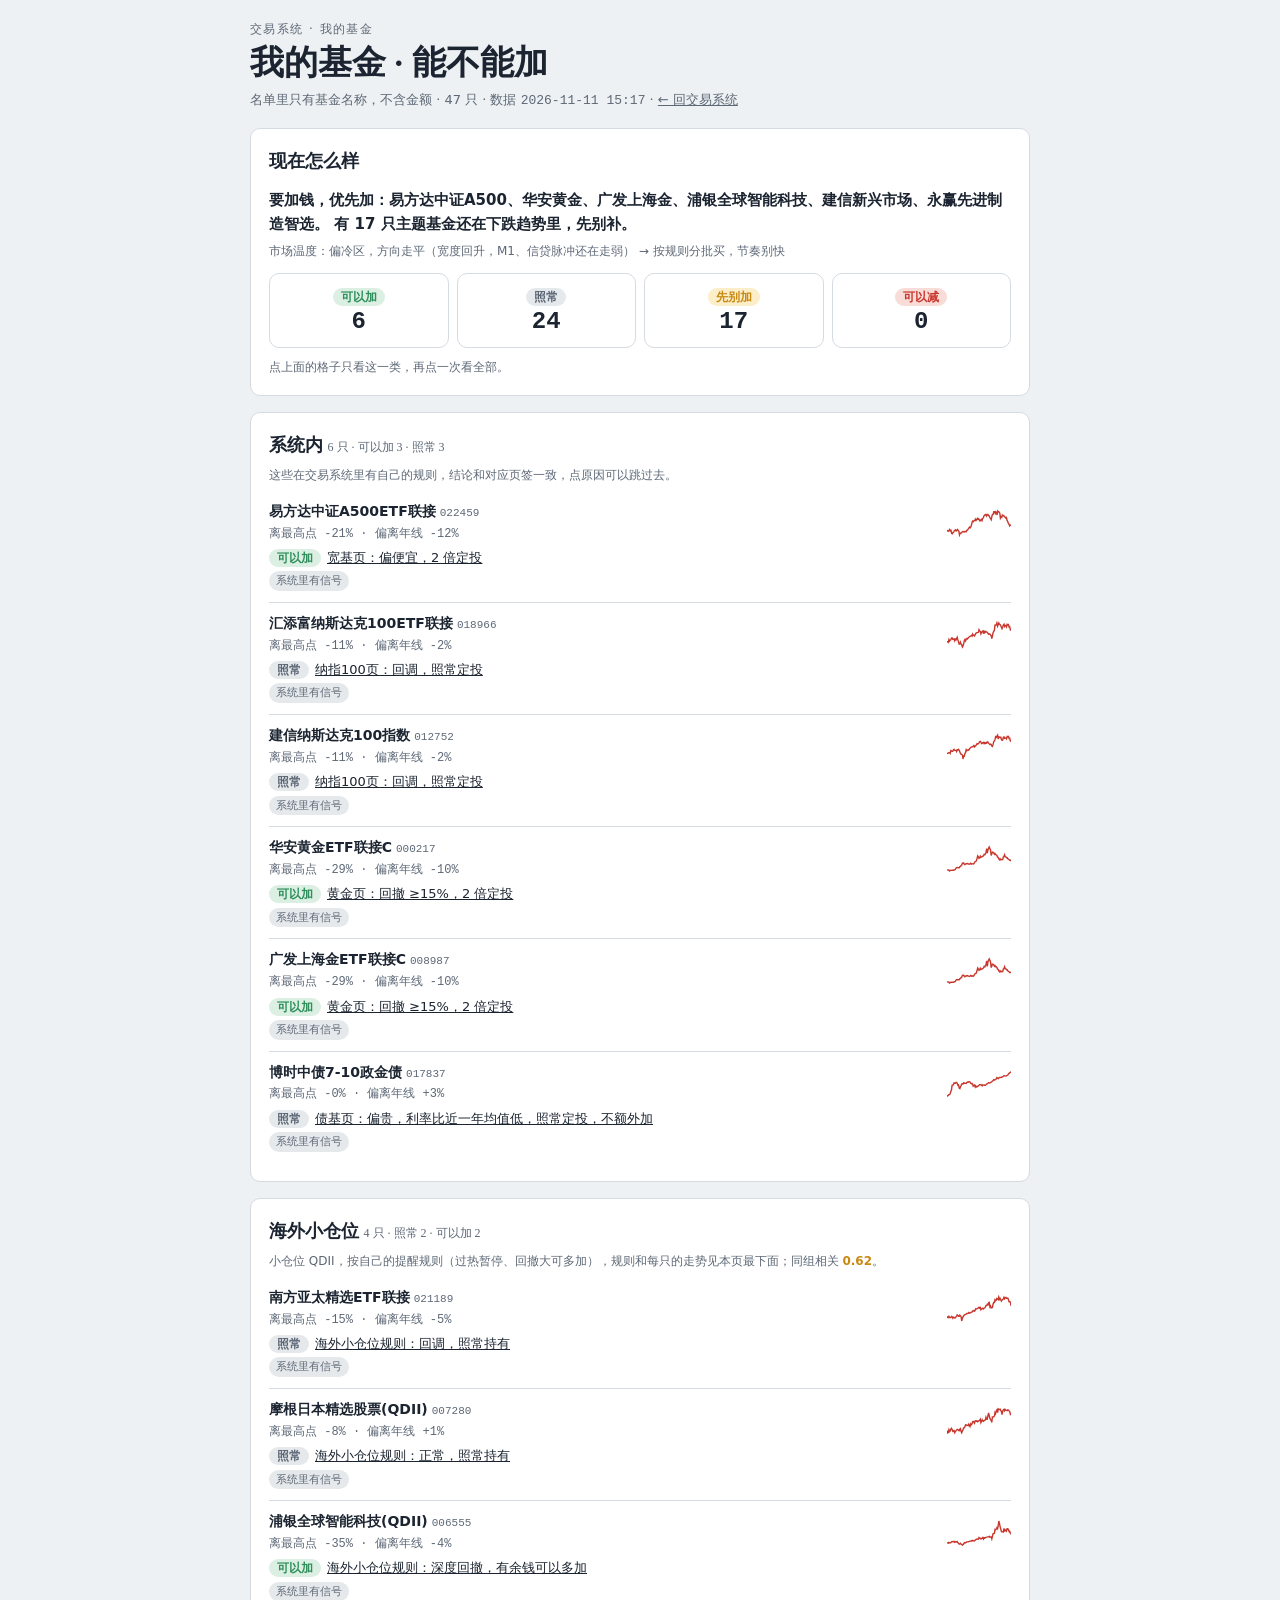
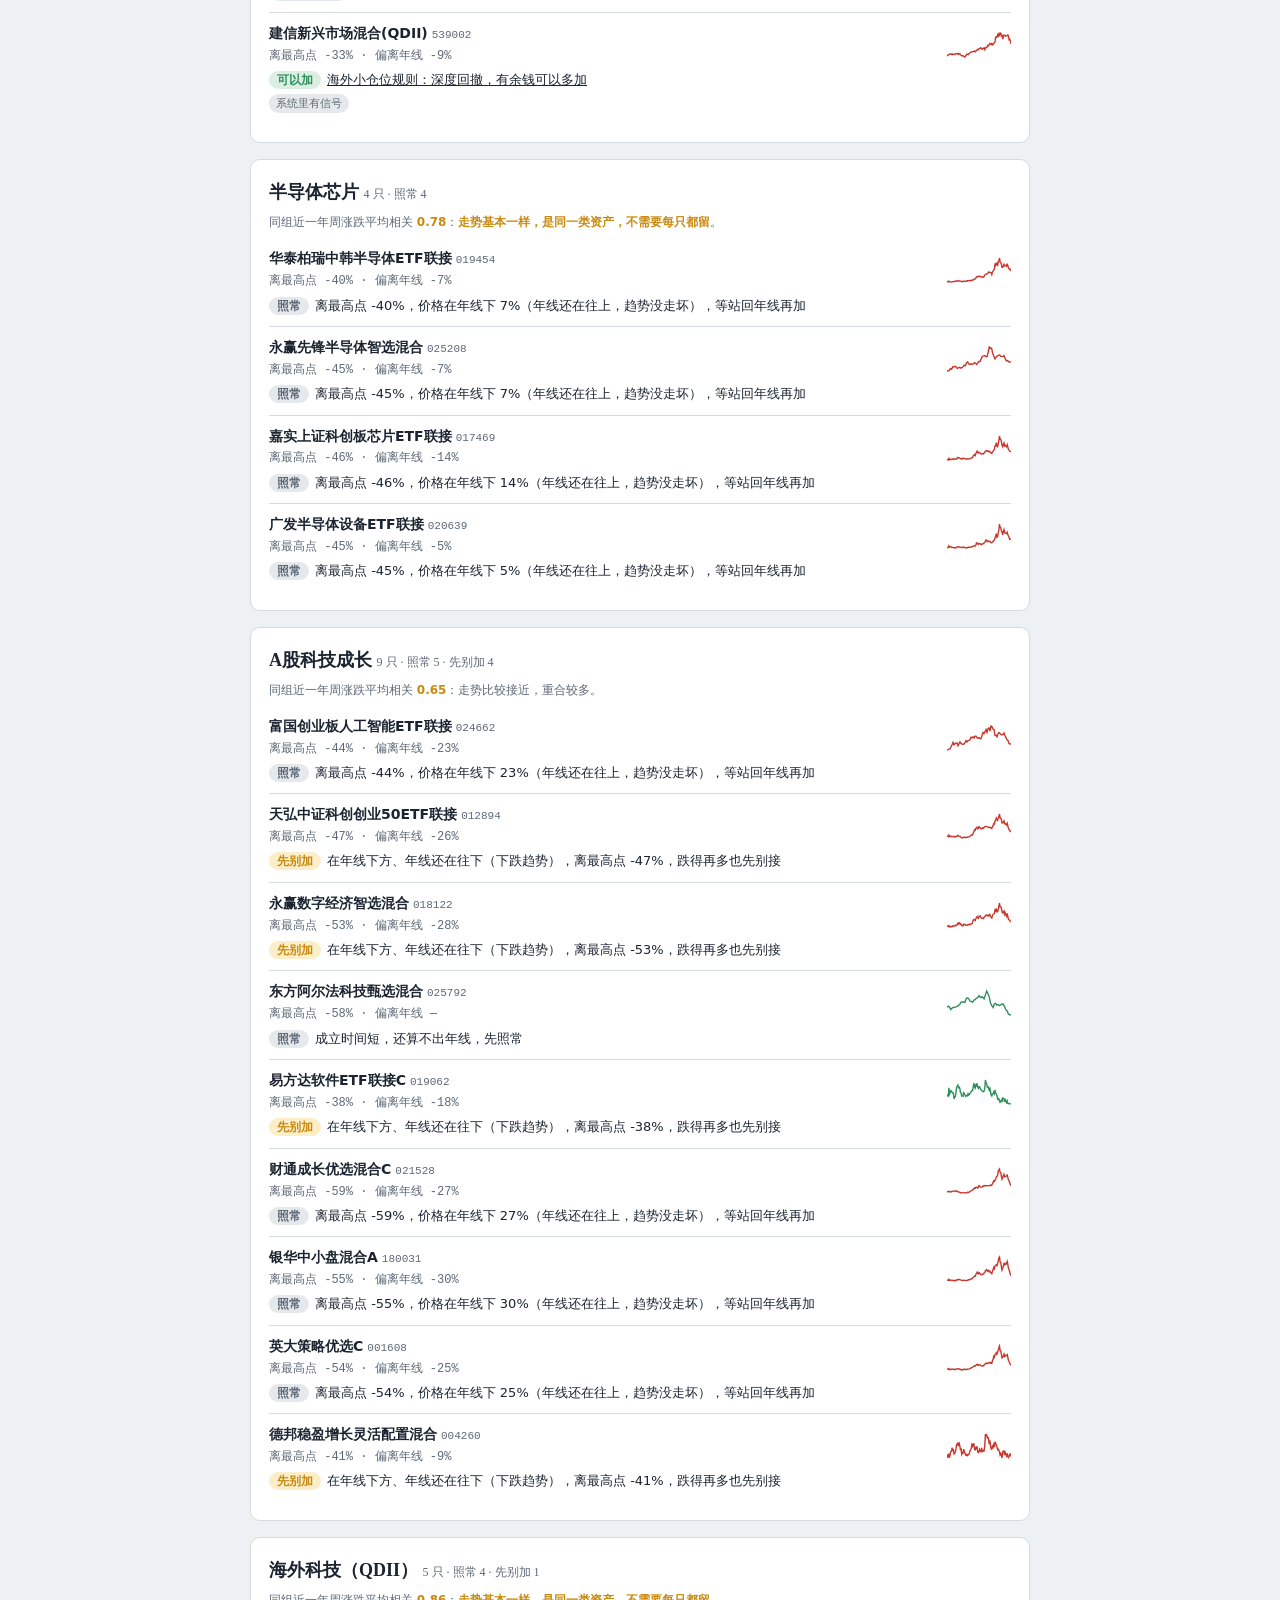
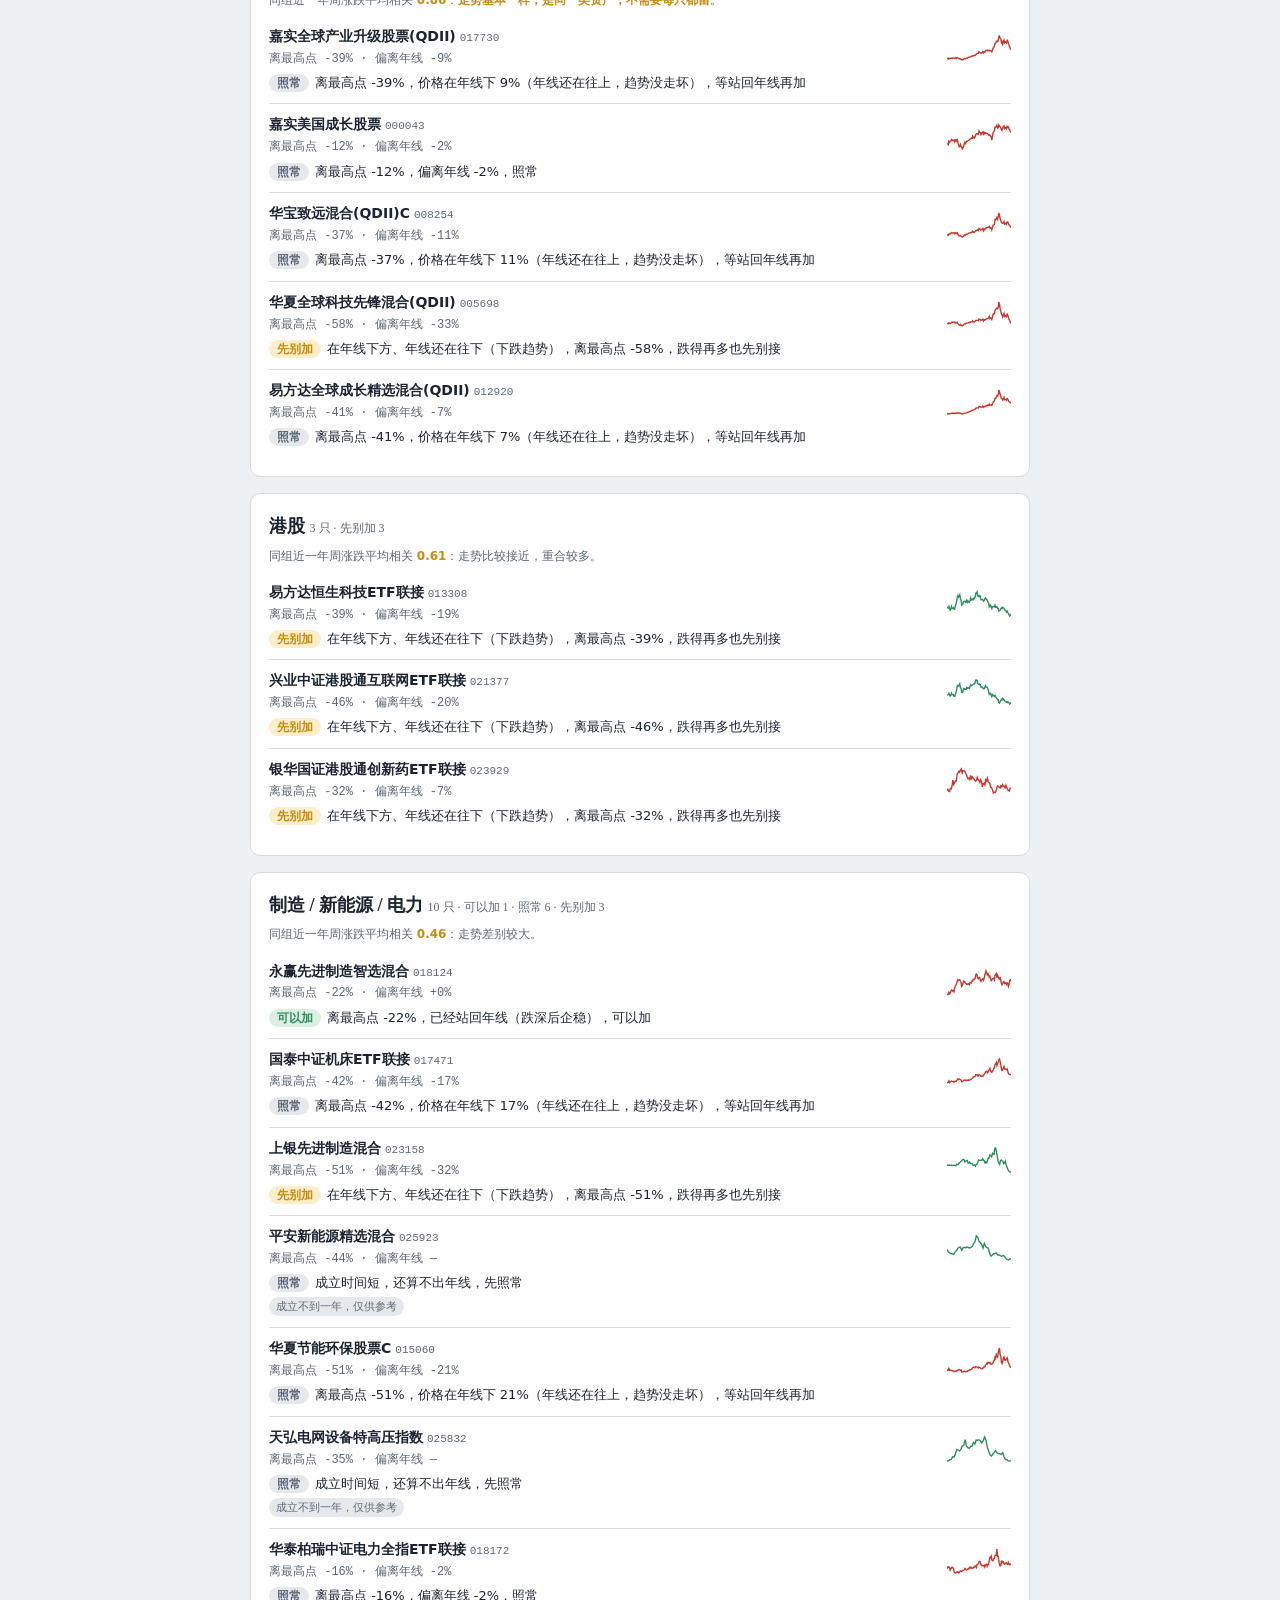
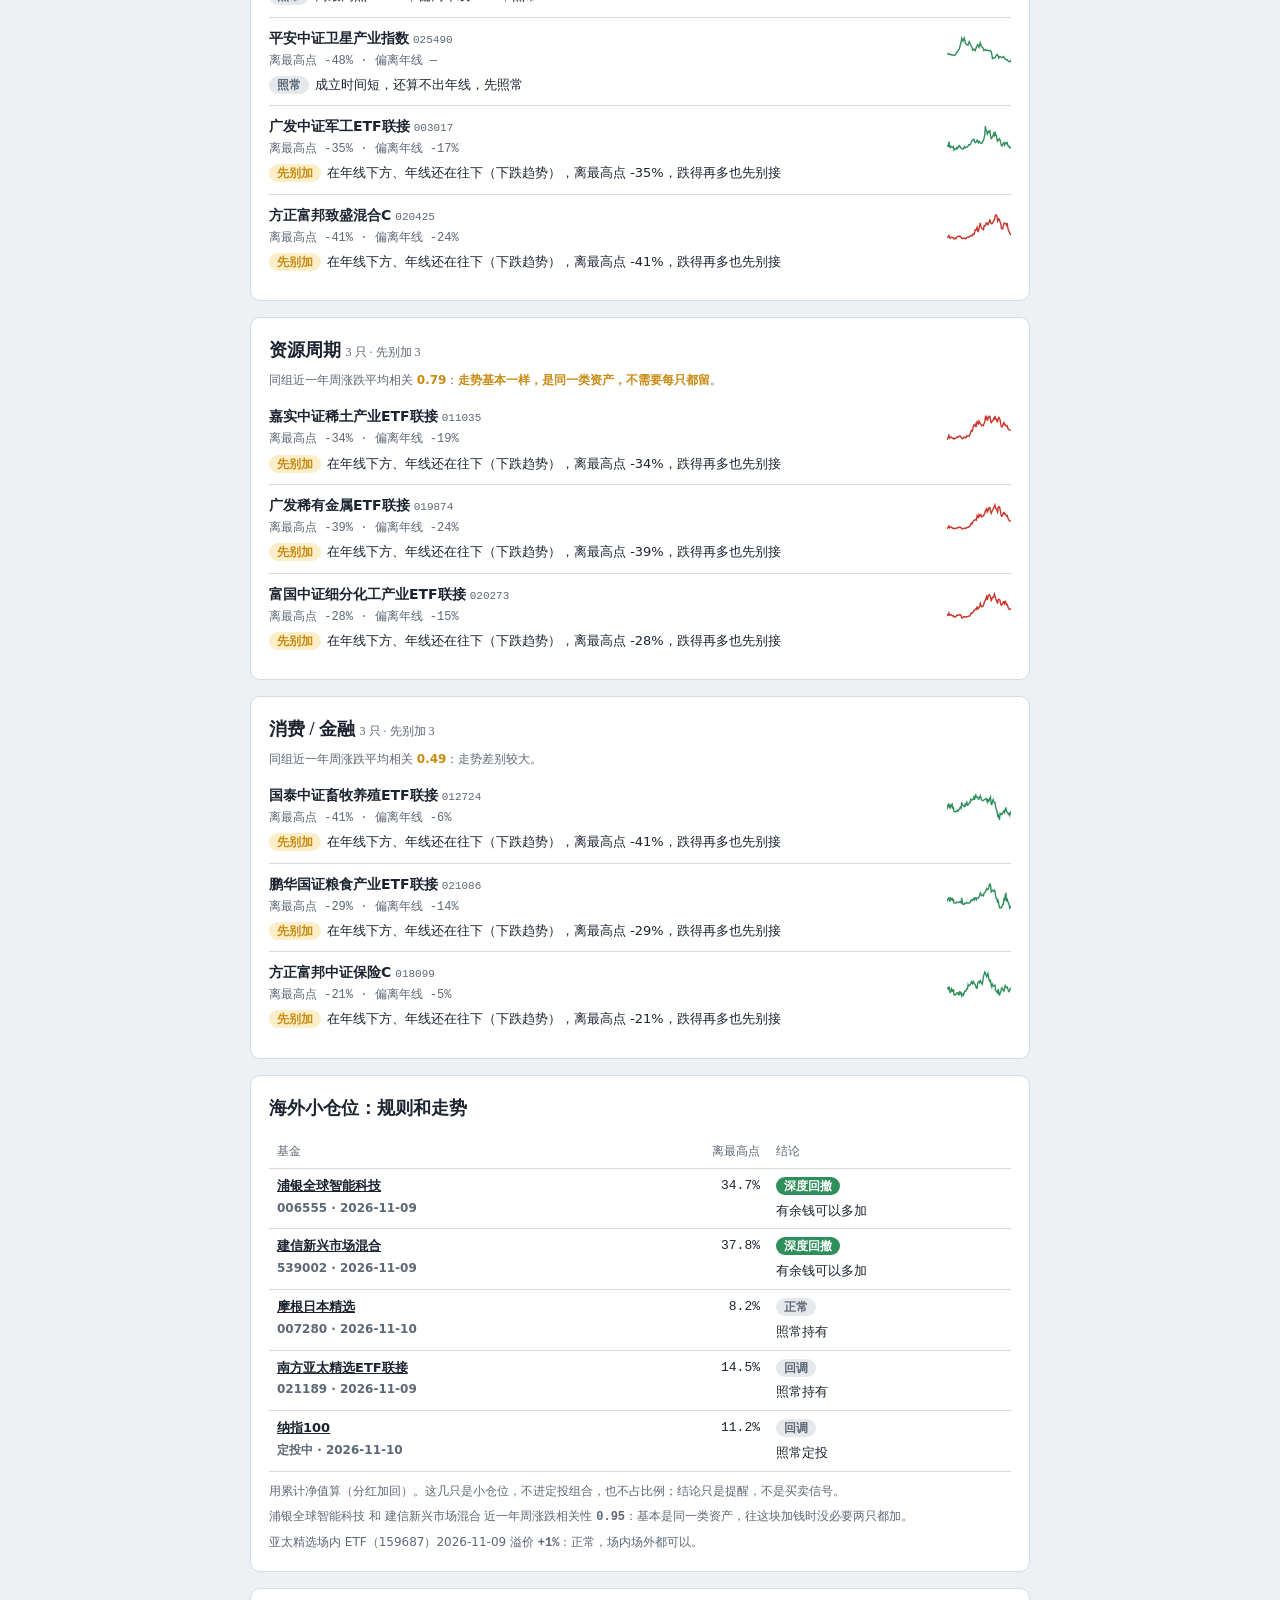
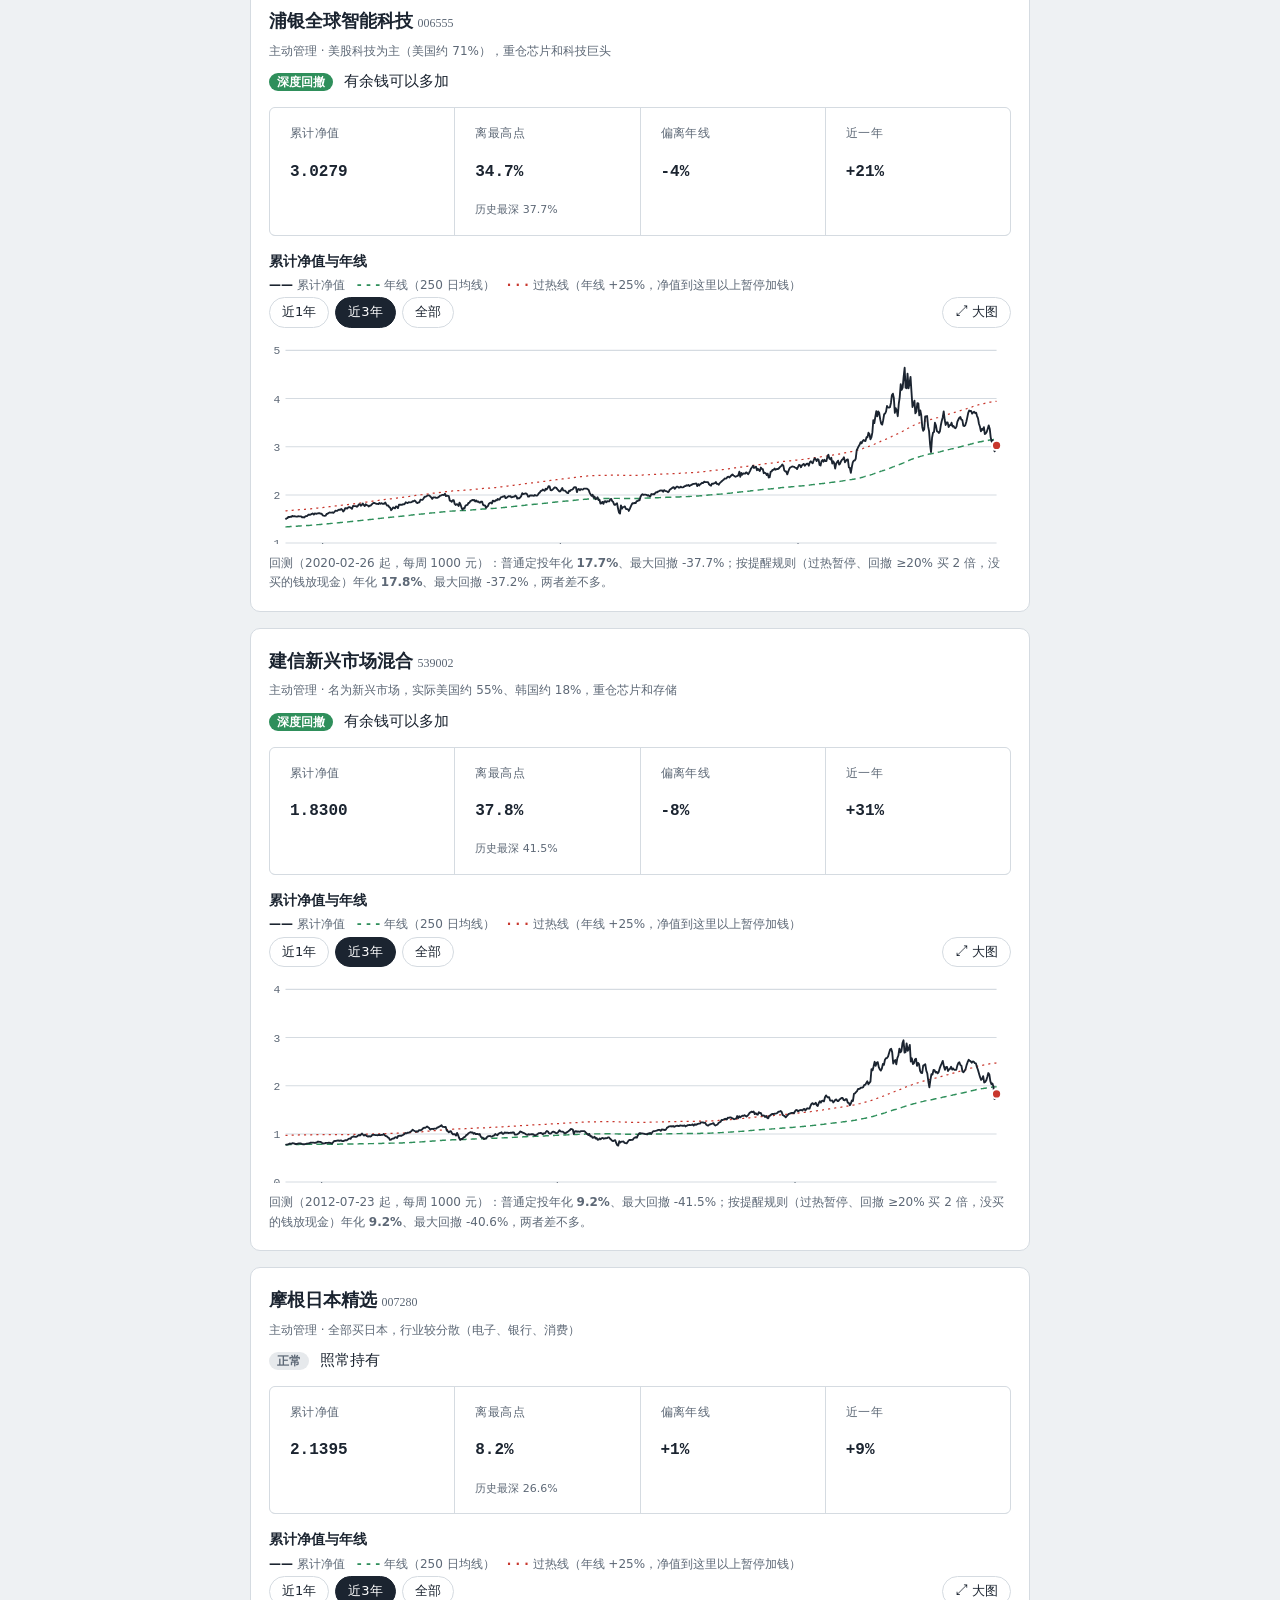
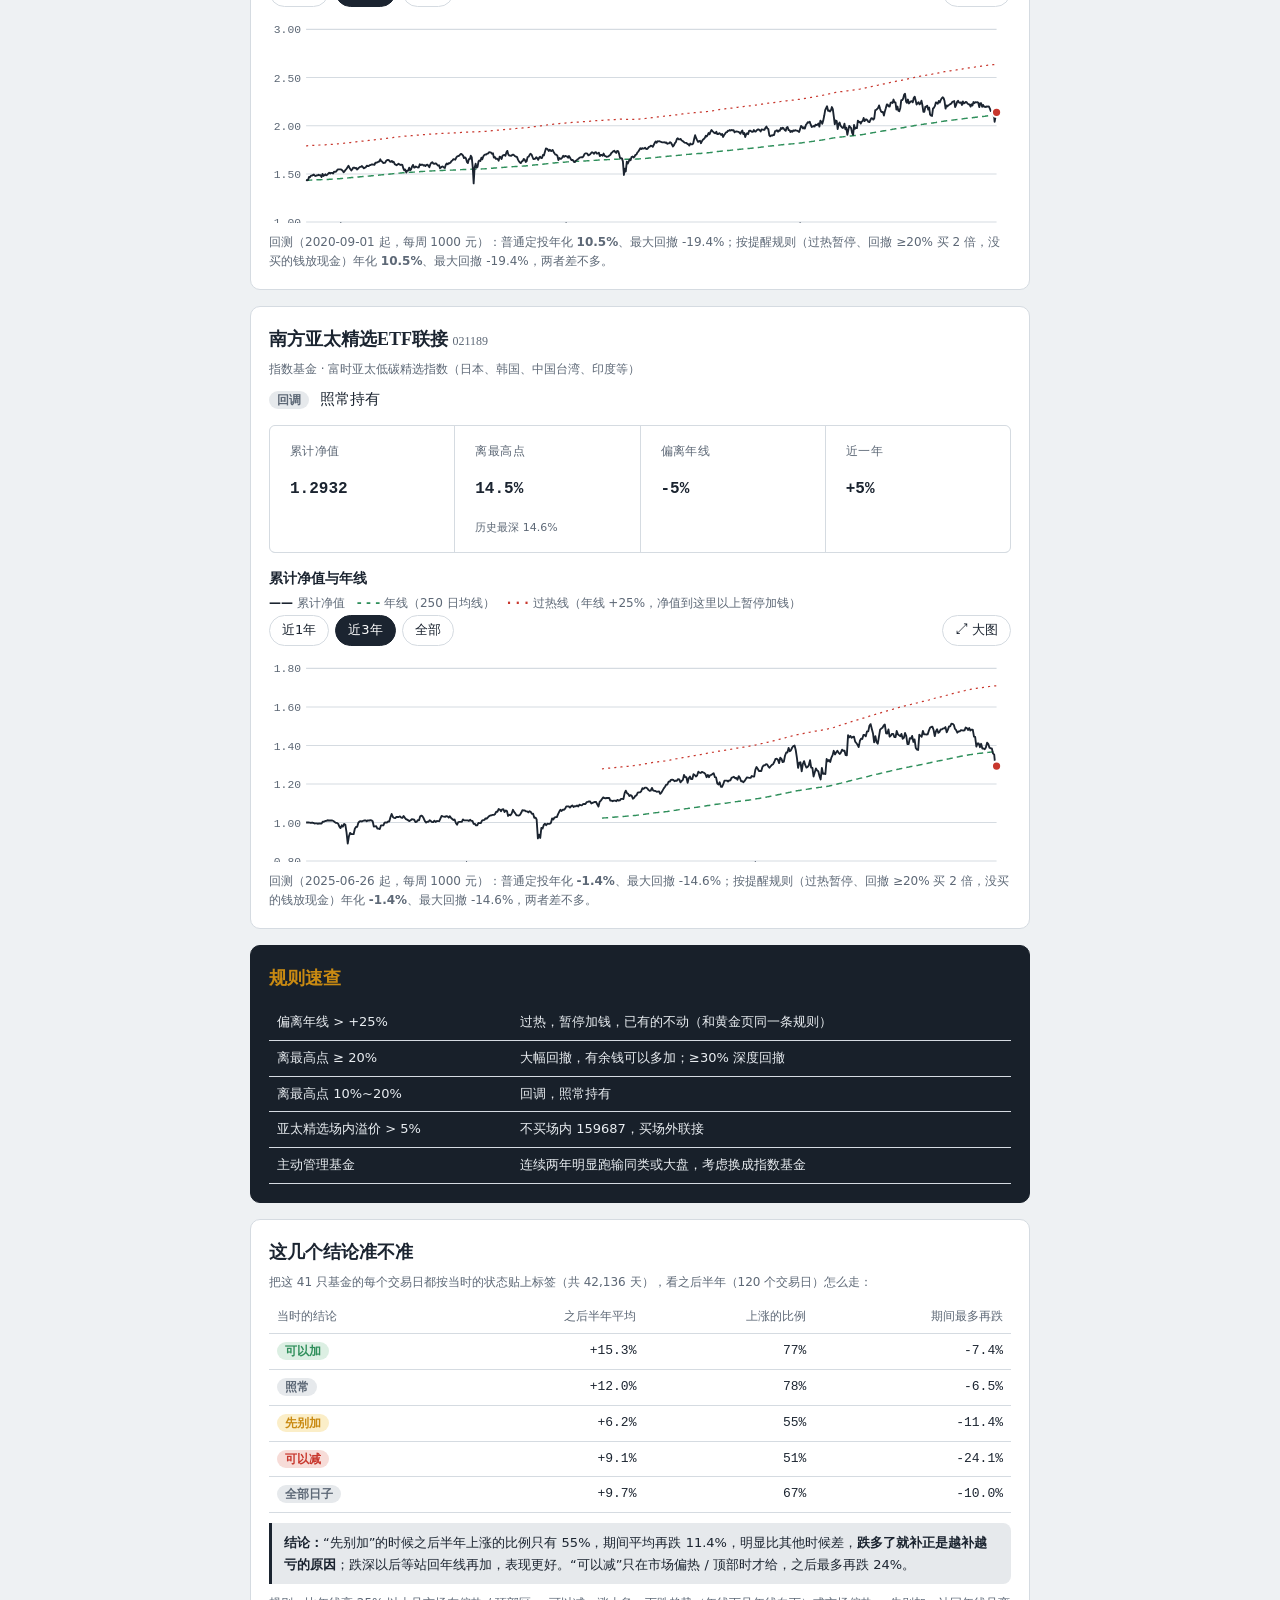
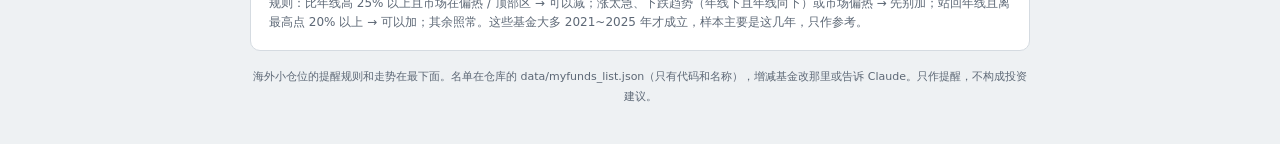
==== commit b8cdfecf: "邮件合并成每次一封并分组，周报加一句话总结和下单清单；总览加本周下单清单；单线图可横屏大图；复盘提醒合并；删掉主页残留的旧图表代码 Co-Authored-By: Claude Opus 5.5 <n" ====
--- a/funds.html
+++ b/funds.html
@@ -13,7 +13,7 @@
 <meta name="apple-mobile-web-app-title" content="交易系统">
 <meta name="apple-mobile-web-app-status-bar-style" content="default">
 <meta name="description" content="几个指数的定投信号，每个交易日自动更新">
-<link rel="stylesheet" href="style.css?v=1">
+<link rel="stylesheet" href="style.css?v=2">
 </head><body><div class="wrap">
 <header class="top"><div class="eyebrow">交易系统 · 我的基金</div><h1>我的基金 · 能不能加</h1>
 <p>名单里只有基金名称，不含金额 · <span id="cnt">—</span> 只 · 数据 <span class="num" id="upd">—</span> · <a href="./">← 回交易系统</a></p></header>
@@ -23,7 +23,7 @@
 <section class="panel"><h2>这几个结论准不准</h2><div id="ev"></div></section>
 <footer>海外小仓位的提醒规则和走势在最下面。名单在仓库的 data/myfunds_list.json（只有代码和名称），增减基金改那里或告诉 Claude。只作提醒，不构成投资建议。</footer>
 </div>
-<script src="charts.js?v=1"></script>
+<script src="charts.js?v=3"></script>
 <script>
 (function(){
 const $=id=>document.getElementById(id),pc=(x,d=0)=>(x*100).toFixed(d)+"%",sg=(x,d=0)=>x==null?"—":(x>0?"+":"")+pc(x,d);
--- a/style.css
+++ b/style.css
@@ -210,3 +210,8 @@
 .g4 .t{font-size:12px;color:var(--muted)}.g4 .v{font-family:var(--f-num);font-size:22px;font-weight:700;line-height:1.3}.g4 .s{font-size:12px;color:var(--muted);line-height:1.45;margin-top:2px}
 .use{font-size:11px;font-weight:700;padding:1px 7px;border-radius:999px;white-space:nowrap}
 .rules td{white-space:normal}
+.budget{display:flex;align-items:center;gap:6px;font-size:14px;margin:-4px 0 6px;flex-wrap:wrap}
+.budget input{font:inherit;font-family:var(--f-num);width:7em;padding:6px 8px;border:1px solid var(--line);border-radius:8px;background:var(--panel);color:var(--ink)}
+.prow{display:grid;grid-template-columns:7.2em 1fr auto;gap:10px;align-items:center;padding:9px 0;border-bottom:1px solid var(--line)}
+.prow:last-child{border-bottom:0}.prow .n{font-weight:700;font-size:14px;line-height:1.35}.prow .n small{display:block;font-weight:400;color:var(--muted);font-size:12px}
+.prow .a{font-size:12px;color:var(--muted);line-height:1.45}.prow .amt{font-weight:700;font-size:15px;text-align:right;white-space:nowrap}.prow .amt small{display:block;font-weight:400;font-size:11px;color:var(--muted)}
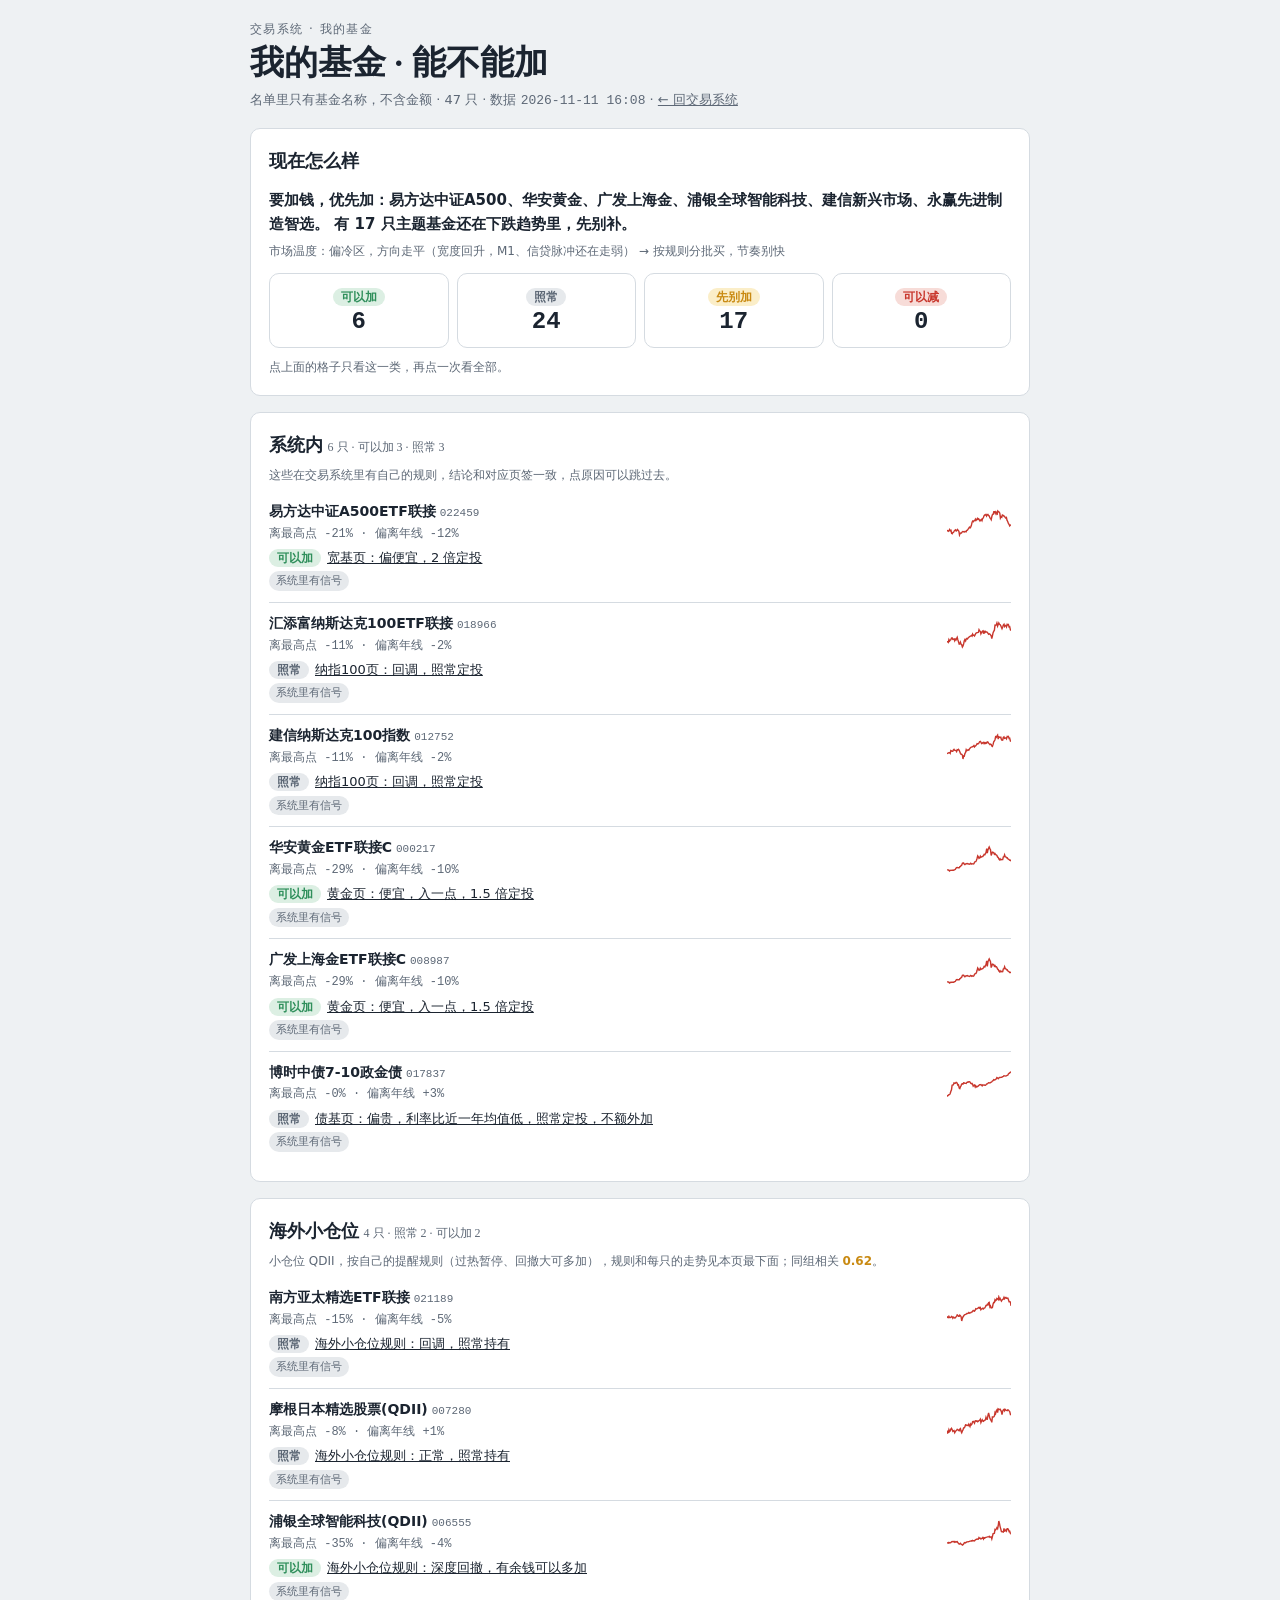
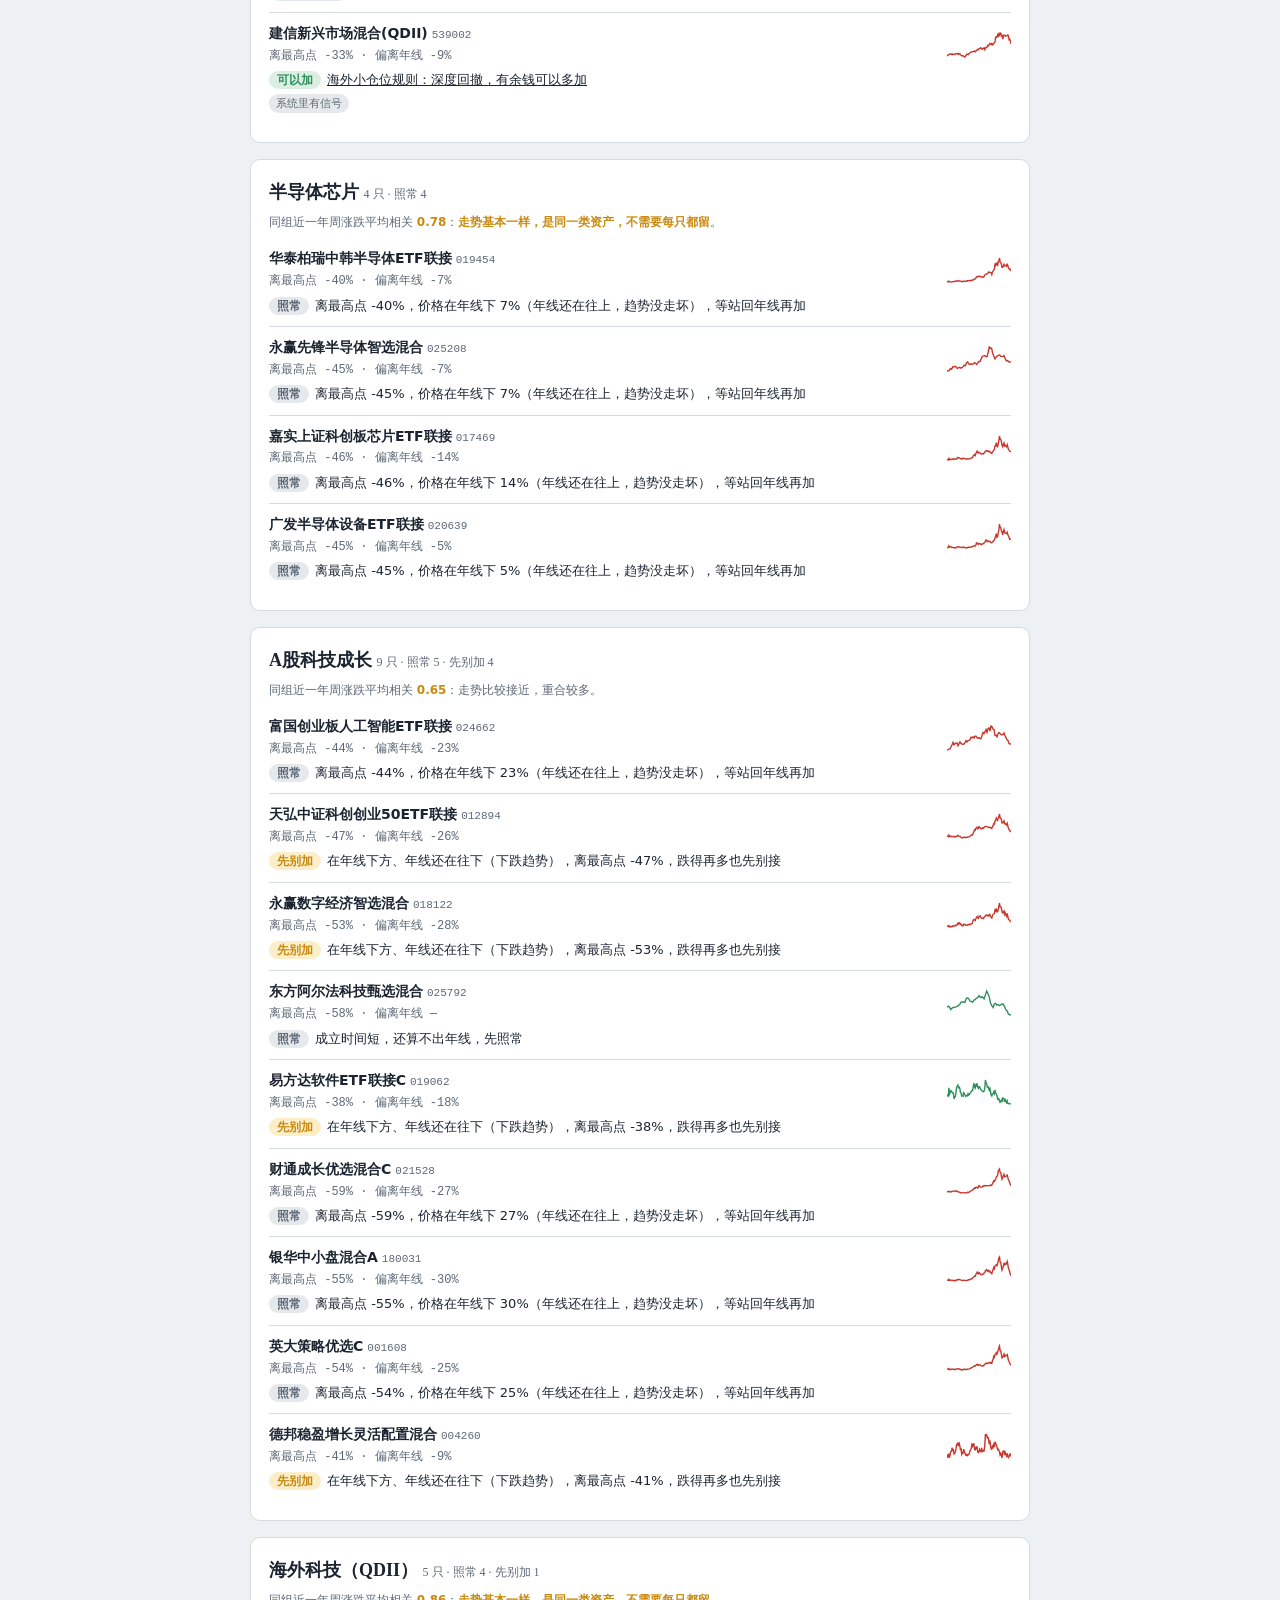
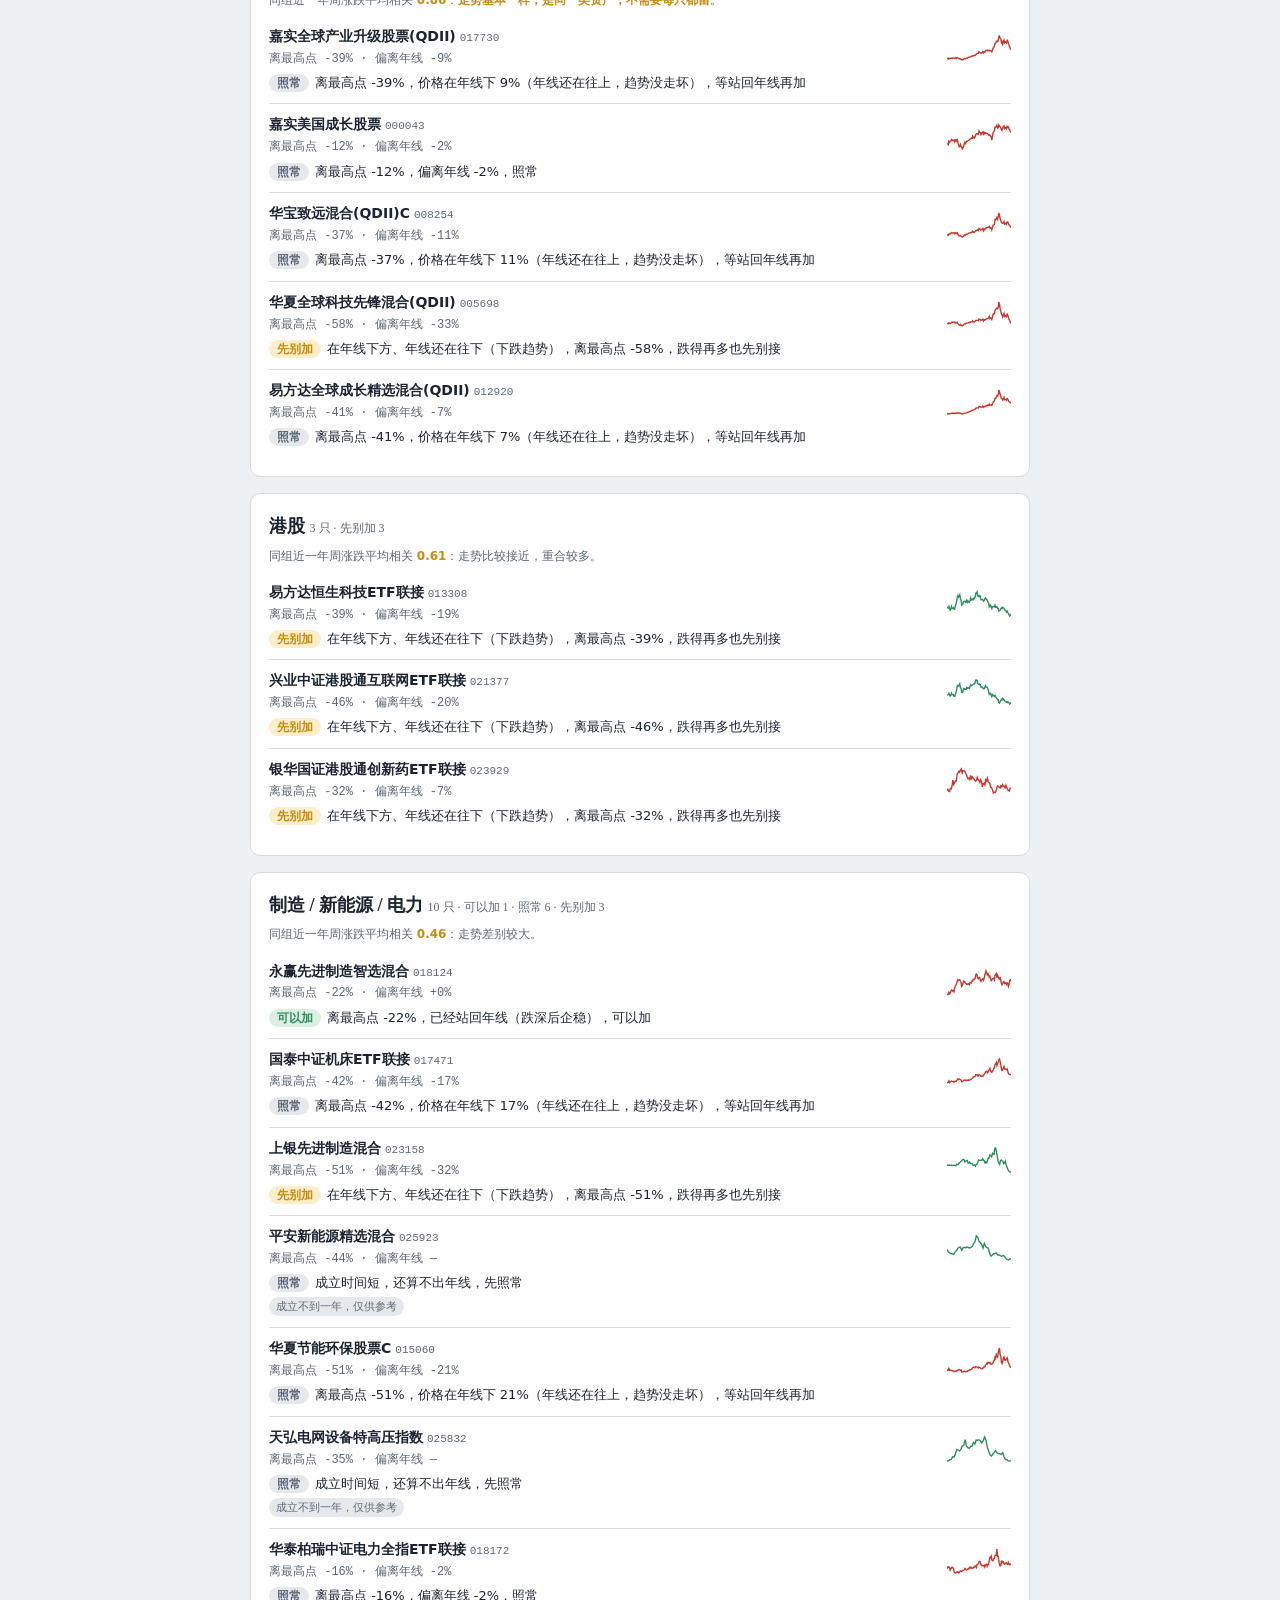
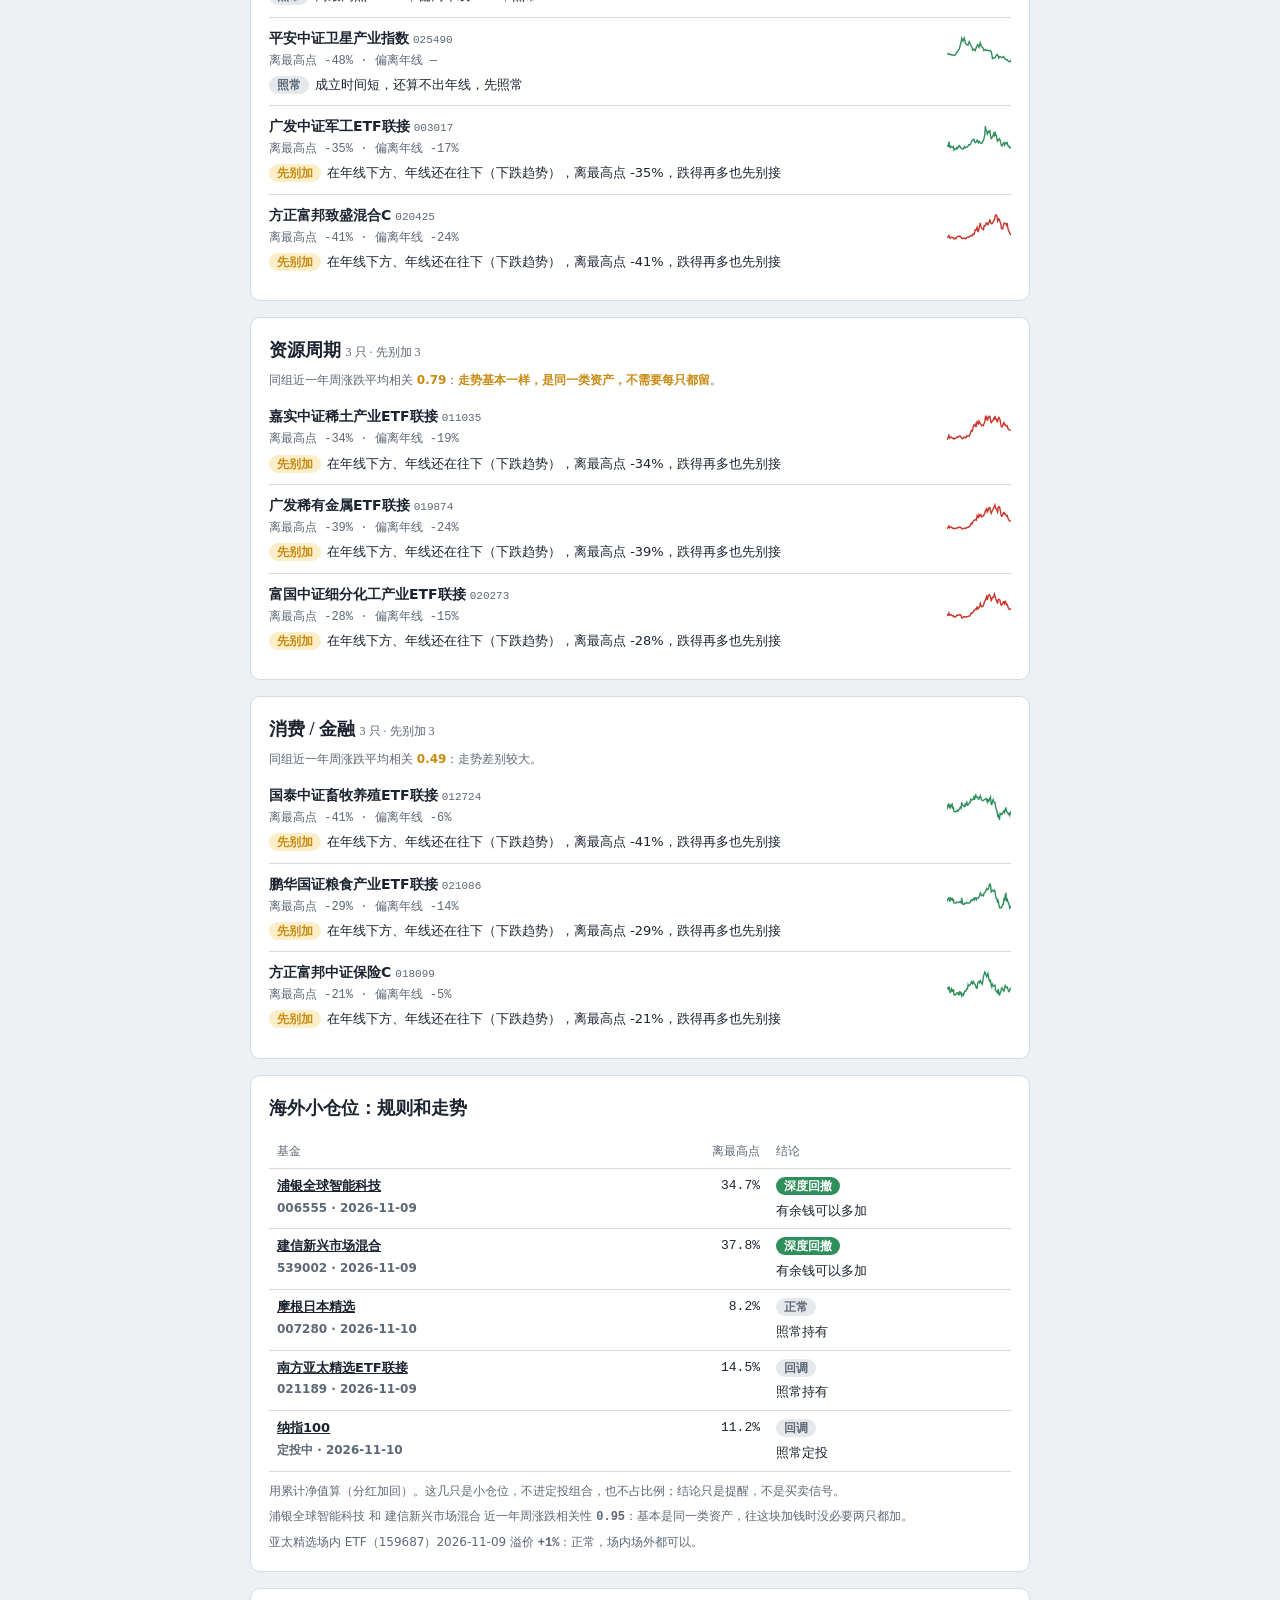
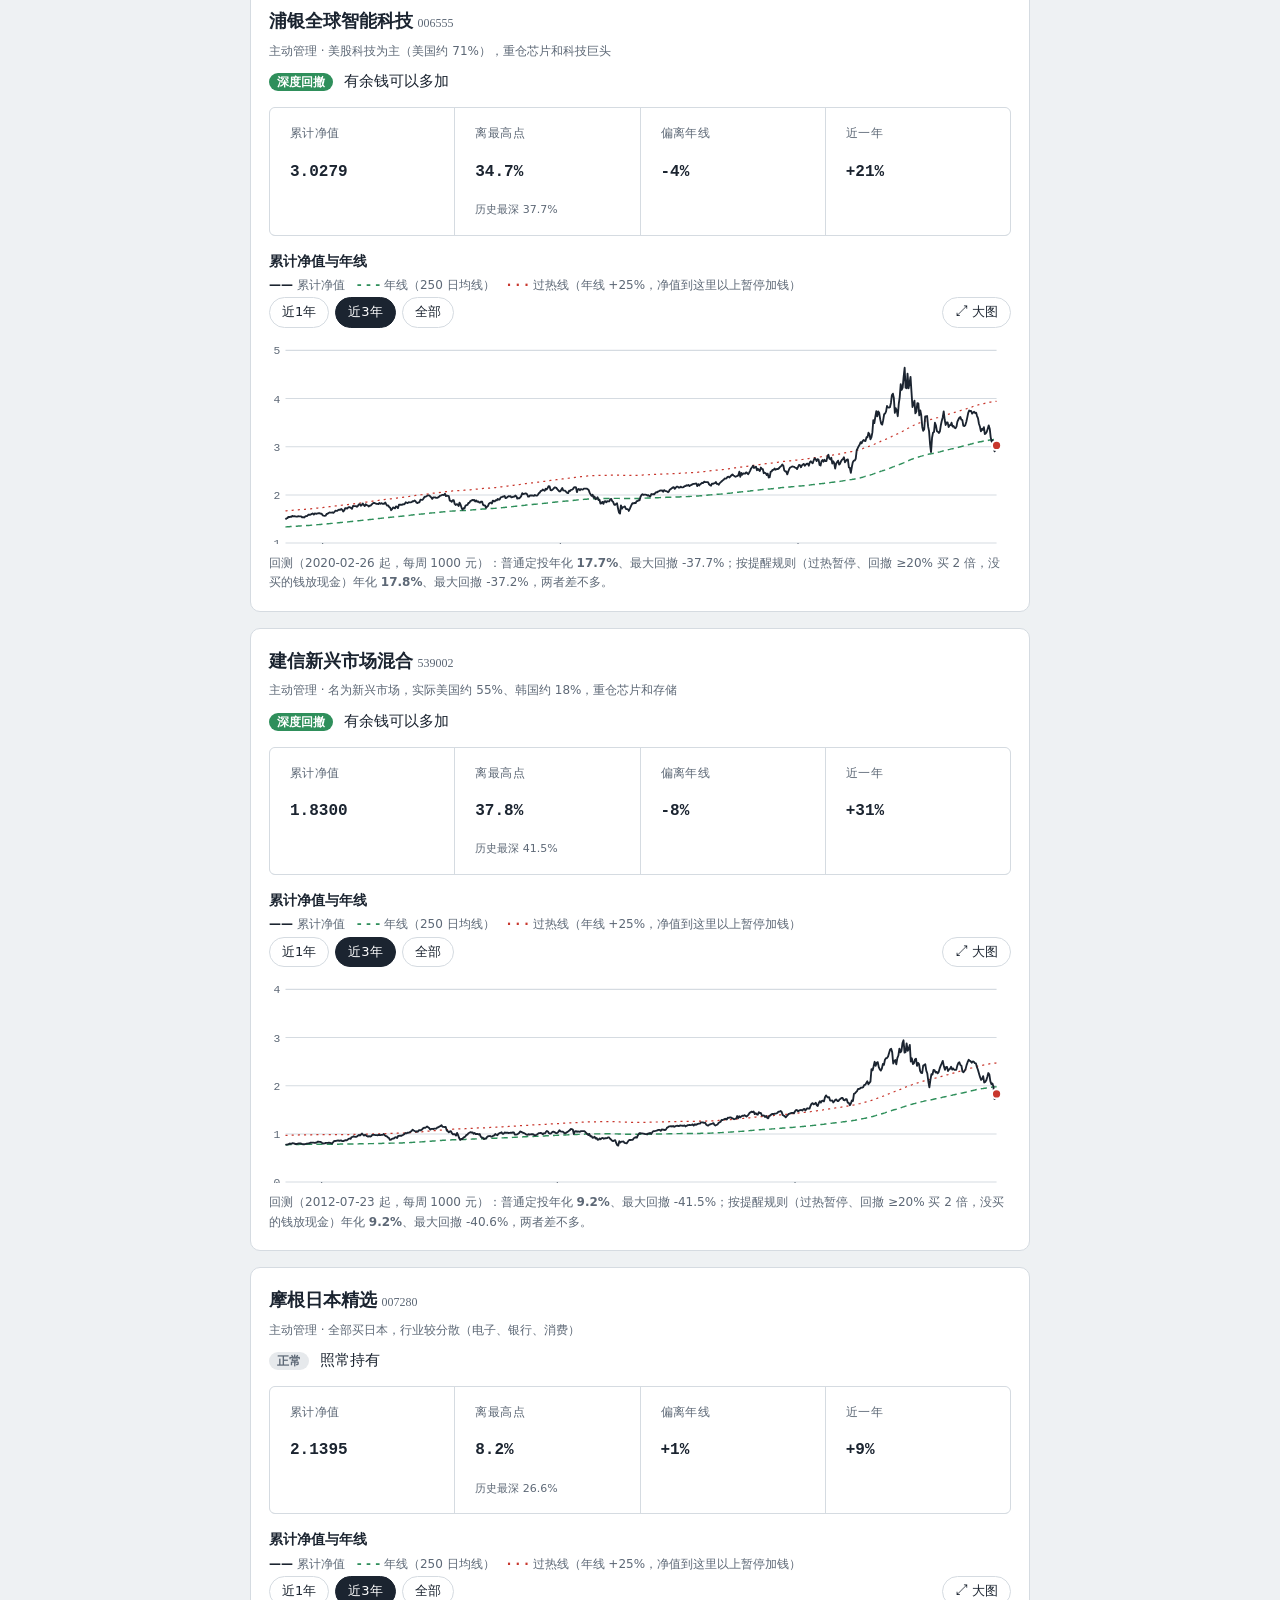
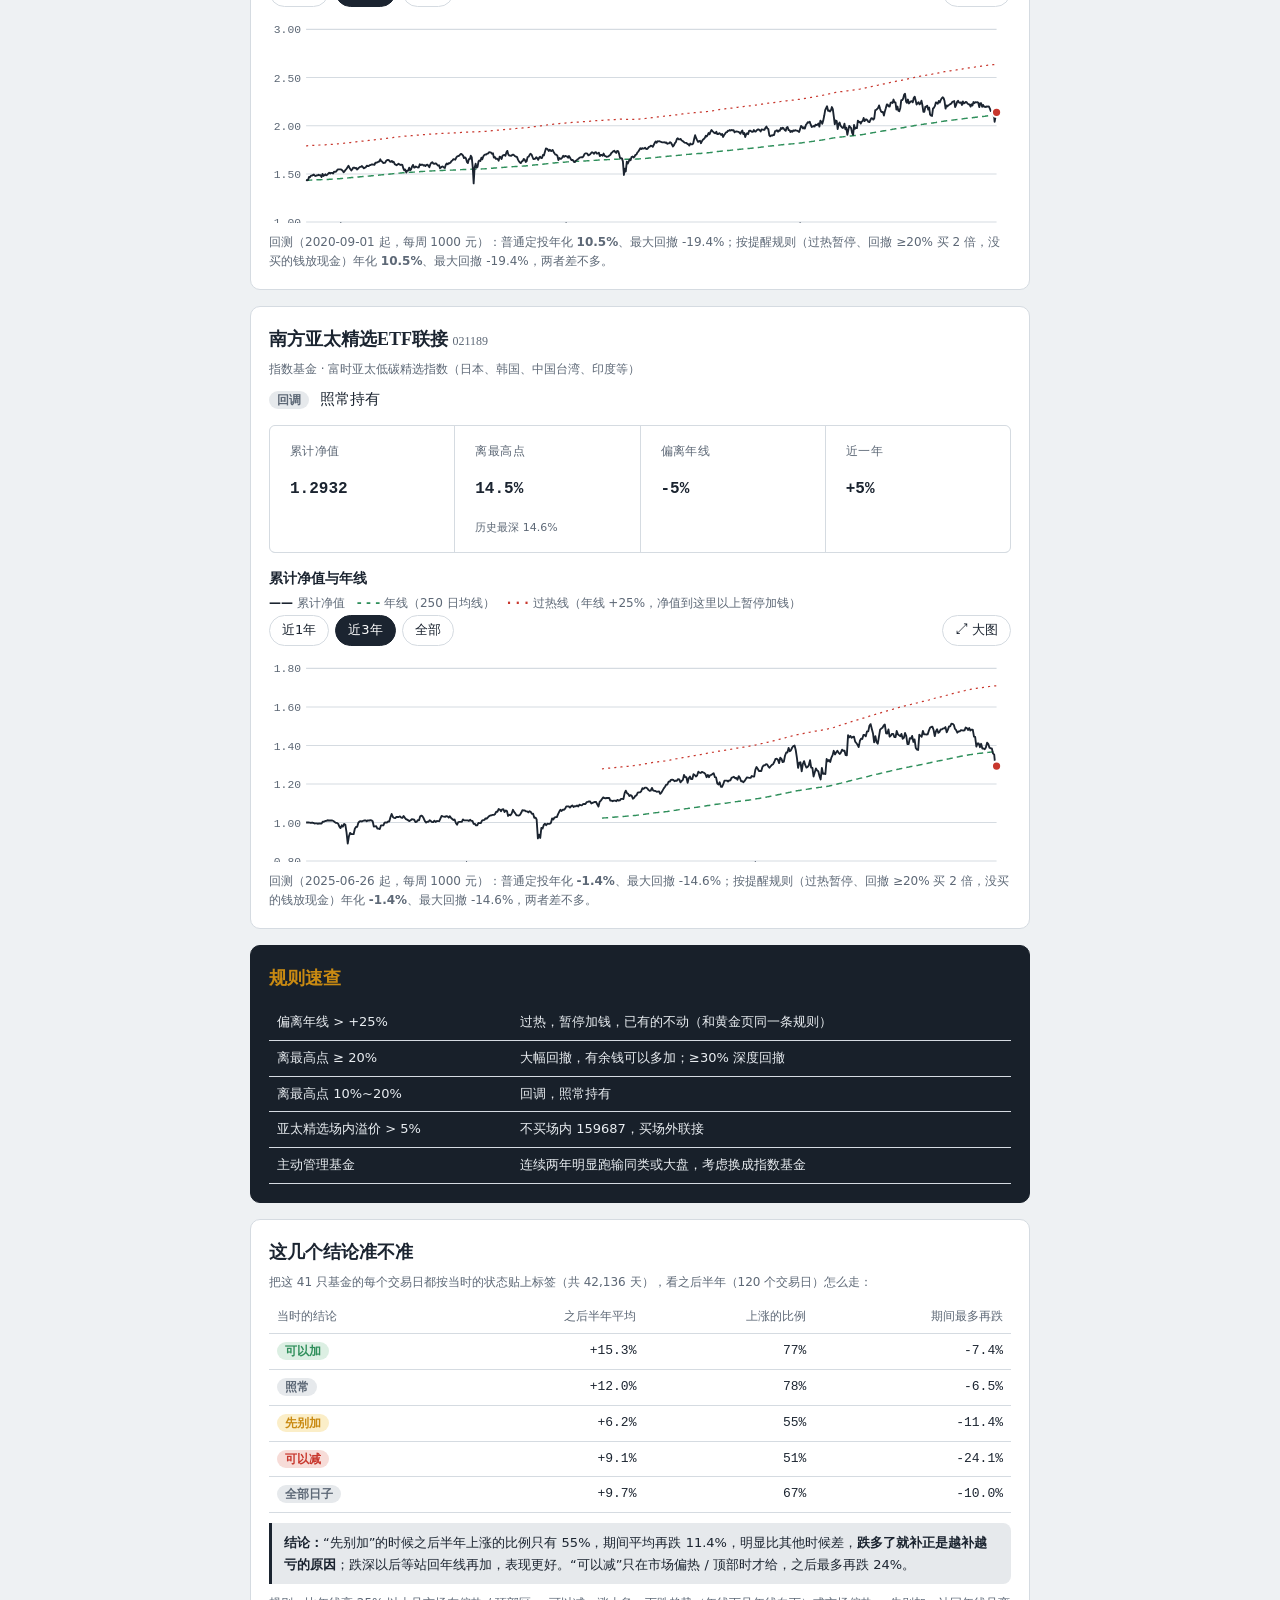
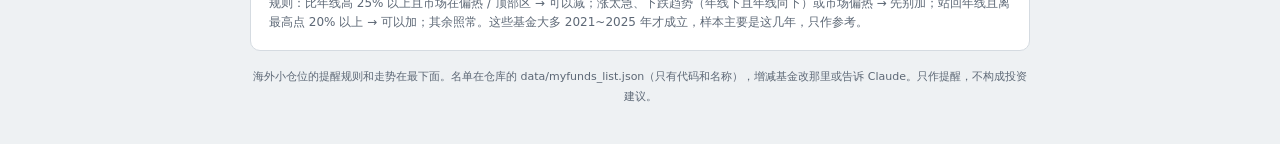
==== commit f0ffad8f: "黄金六档：压舱石平时照常买、便宜入一点、资金恐慌撤出多买、刚开始跌或波动大先等等、涨太急暂停、极端时卖 1/3；黄金页签和黄金分析合成一页 Co-Authored-By: Claude Opus 5." ====
--- a/funds.html
+++ b/funds.html
@@ -13,7 +13,7 @@
 <meta name="apple-mobile-web-app-title" content="交易系统">
 <meta name="apple-mobile-web-app-status-bar-style" content="default">
 <meta name="description" content="几个指数的定投信号，每个交易日自动更新">
-<link rel="stylesheet" href="style.css?v=2">
+<link rel="stylesheet" href="style.css?v=3">
 </head><body><div class="wrap">
 <header class="top"><div class="eyebrow">交易系统 · 我的基金</div><h1>我的基金 · 能不能加</h1>
 <p>名单里只有基金名称，不含金额 · <span id="cnt">—</span> 只 · 数据 <span class="num" id="upd">—</span> · <a href="./">← 回交易系统</a></p></header>
--- a/style.css
+++ b/style.css
@@ -215,3 +215,8 @@
 .prow{display:grid;grid-template-columns:7.2em 1fr auto;gap:10px;align-items:center;padding:9px 0;border-bottom:1px solid var(--line)}
 .prow:last-child{border-bottom:0}.prow .n{font-weight:700;font-size:14px;line-height:1.35}.prow .n small{display:block;font-weight:400;color:var(--muted);font-size:12px}
 .prow .a{font-size:12px;color:var(--muted);line-height:1.45}.prow .amt{font-weight:700;font-size:15px;text-align:right;white-space:nowrap}.prow .amt small{display:block;font-weight:400;font-size:11px;color:var(--muted)}
+.glab{display:flex;align-items:center;gap:12px;margin-top:6px}.glab .lv{font-size:22px;padding:6px 18px}.glab .gm{font-size:16px;font-weight:700}
+.ladder{display:flex;flex-direction:column;gap:4px;margin-top:12px}
+.ladder>div{display:grid;grid-template-columns:7.4em 1fr auto;gap:8px;align-items:center;padding:7px 8px;border-radius:8px;border:1px solid transparent}
+.ladder>div.on{border-color:var(--ink);background:var(--mid)}.ladder .lv{text-align:center}
+.ladder .c{font-size:13px;line-height:1.4}.ladder .c small{display:block;color:var(--muted);font-size:11px}.ladder .r{font-size:12px;text-align:right;white-space:nowrap}.ladder .r small{color:var(--muted)}
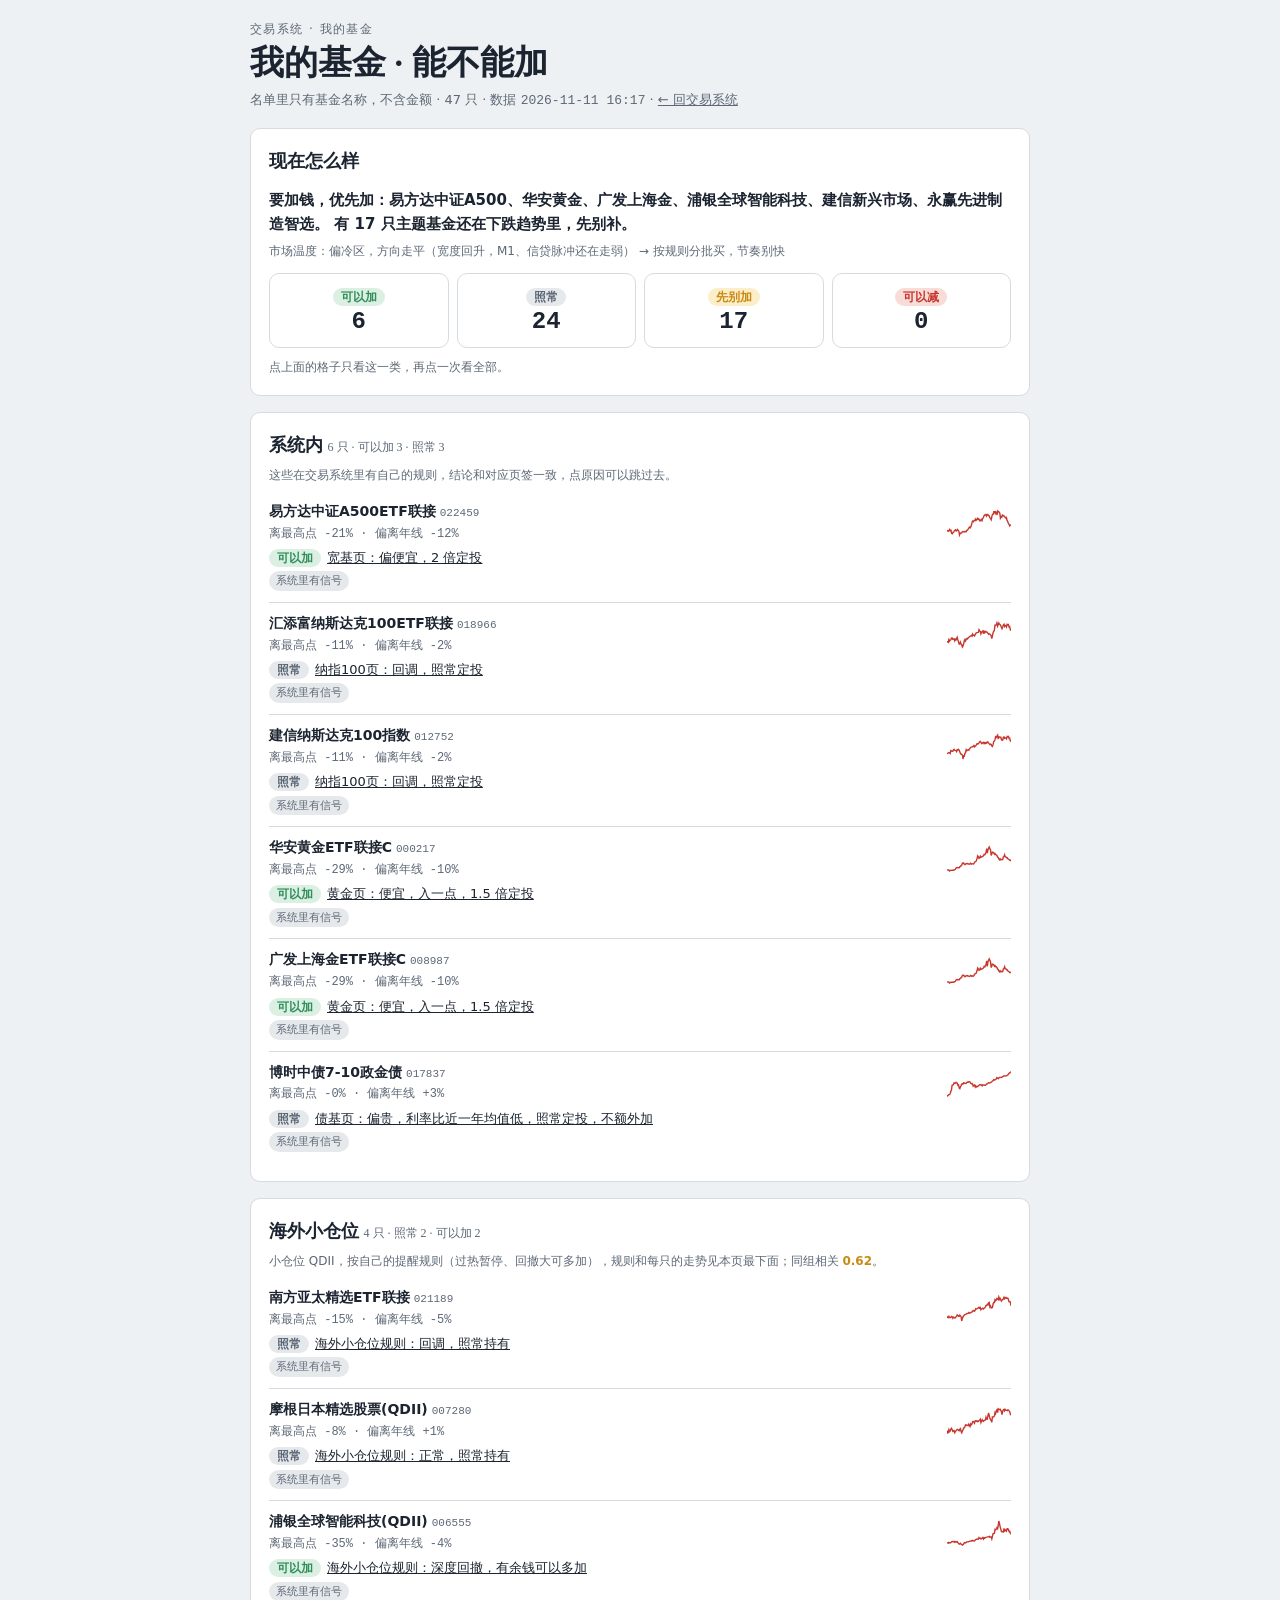
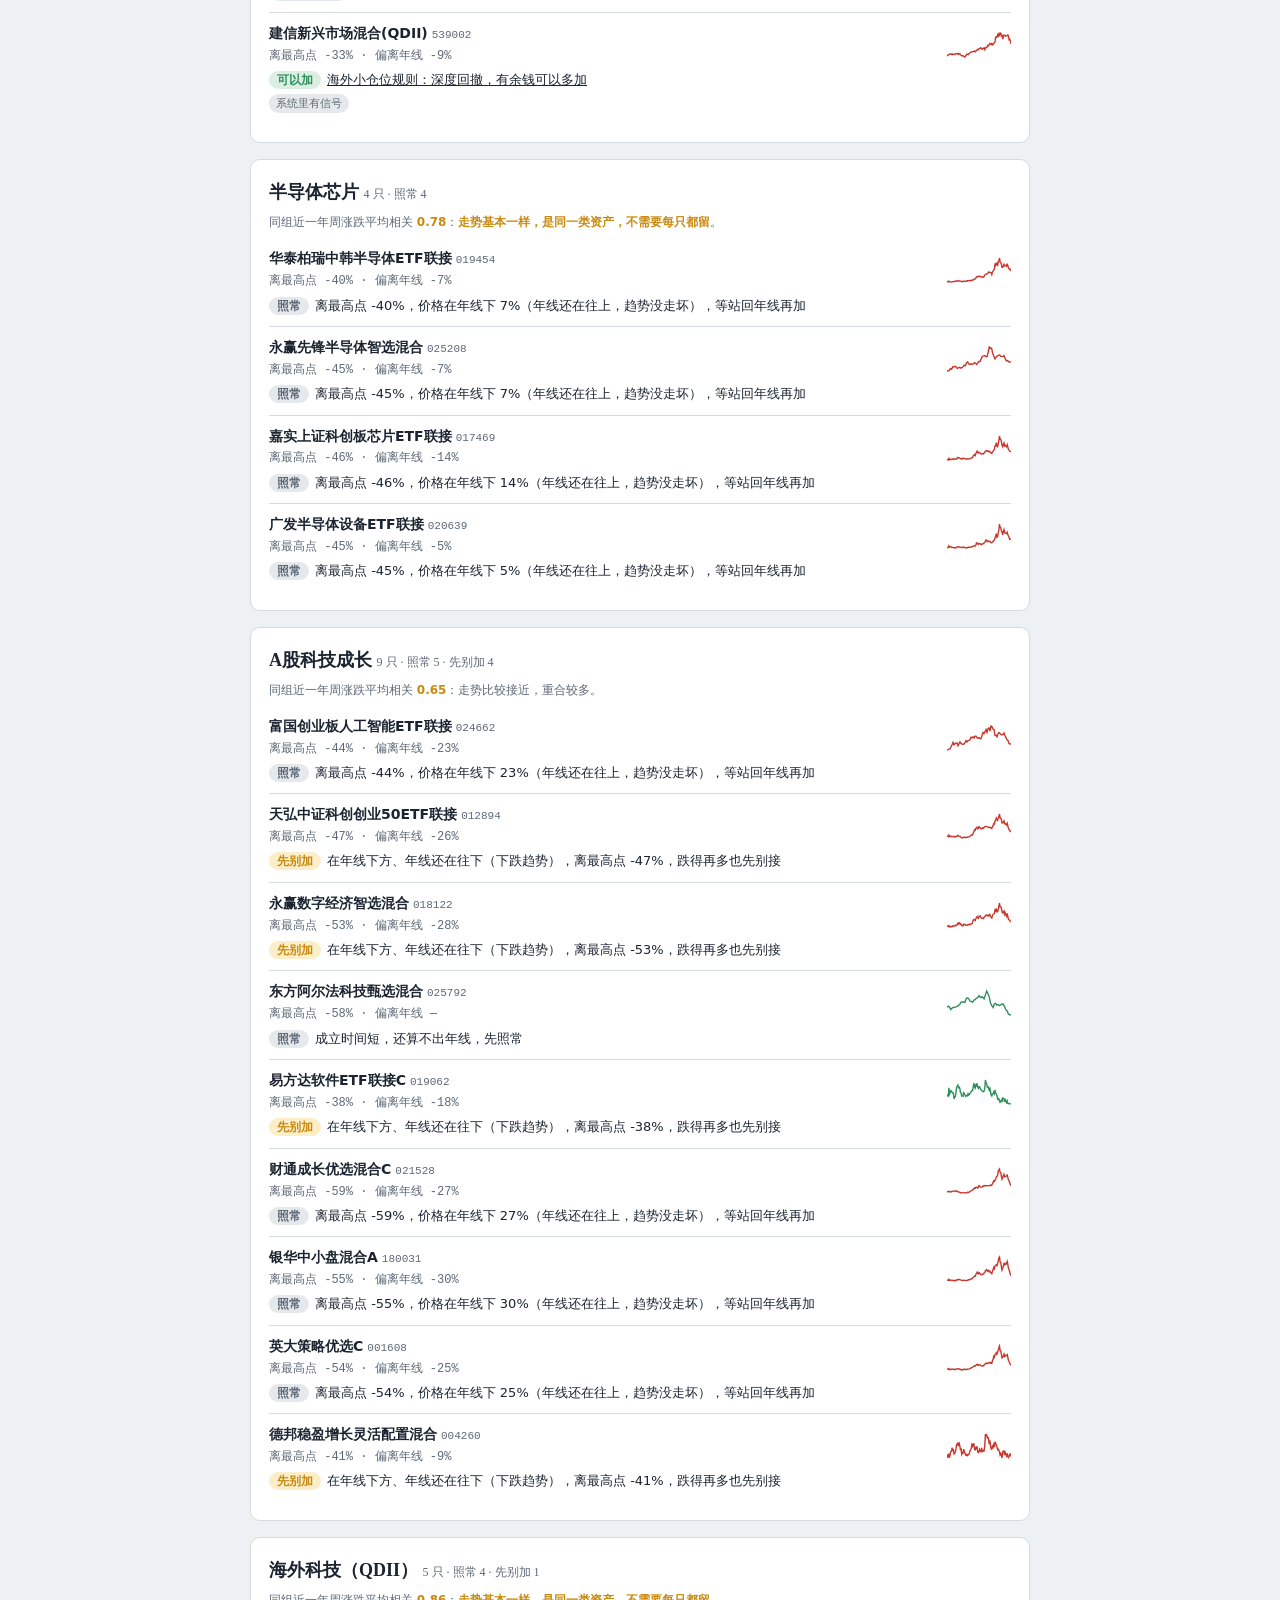
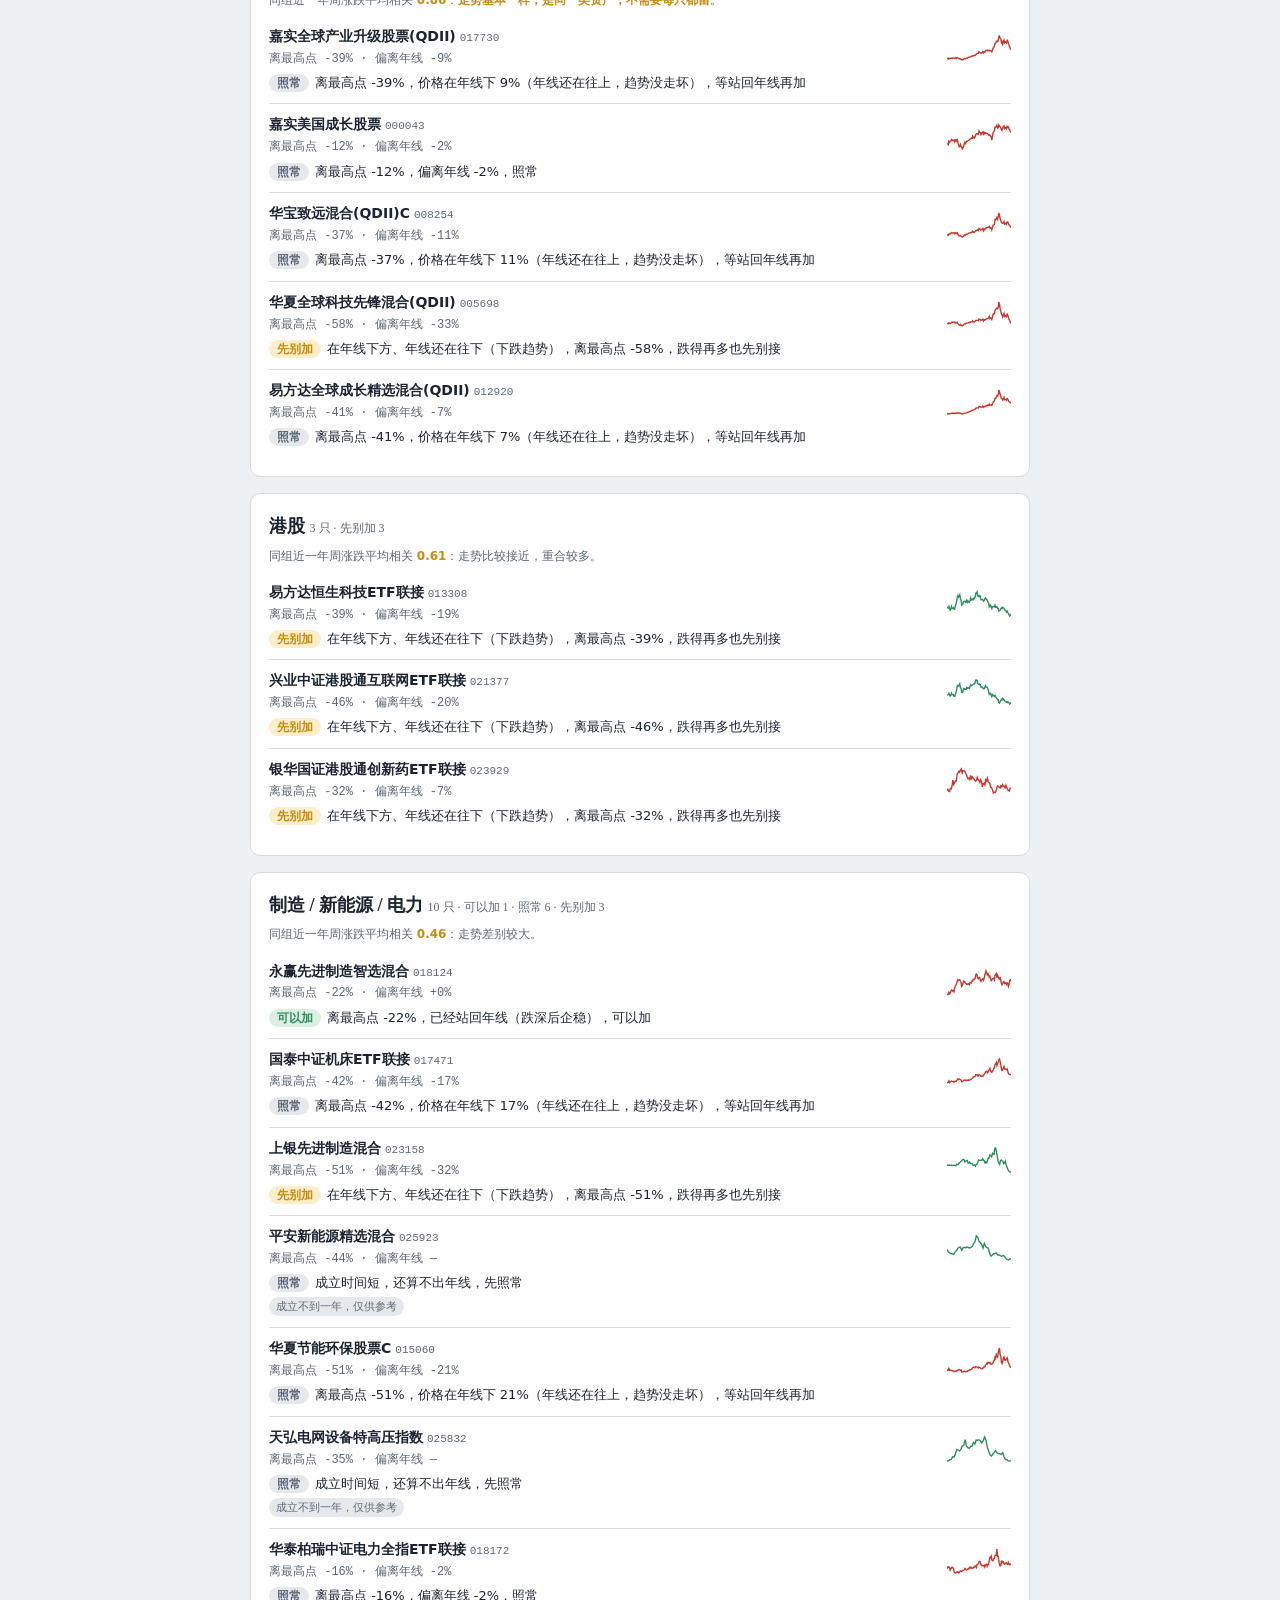
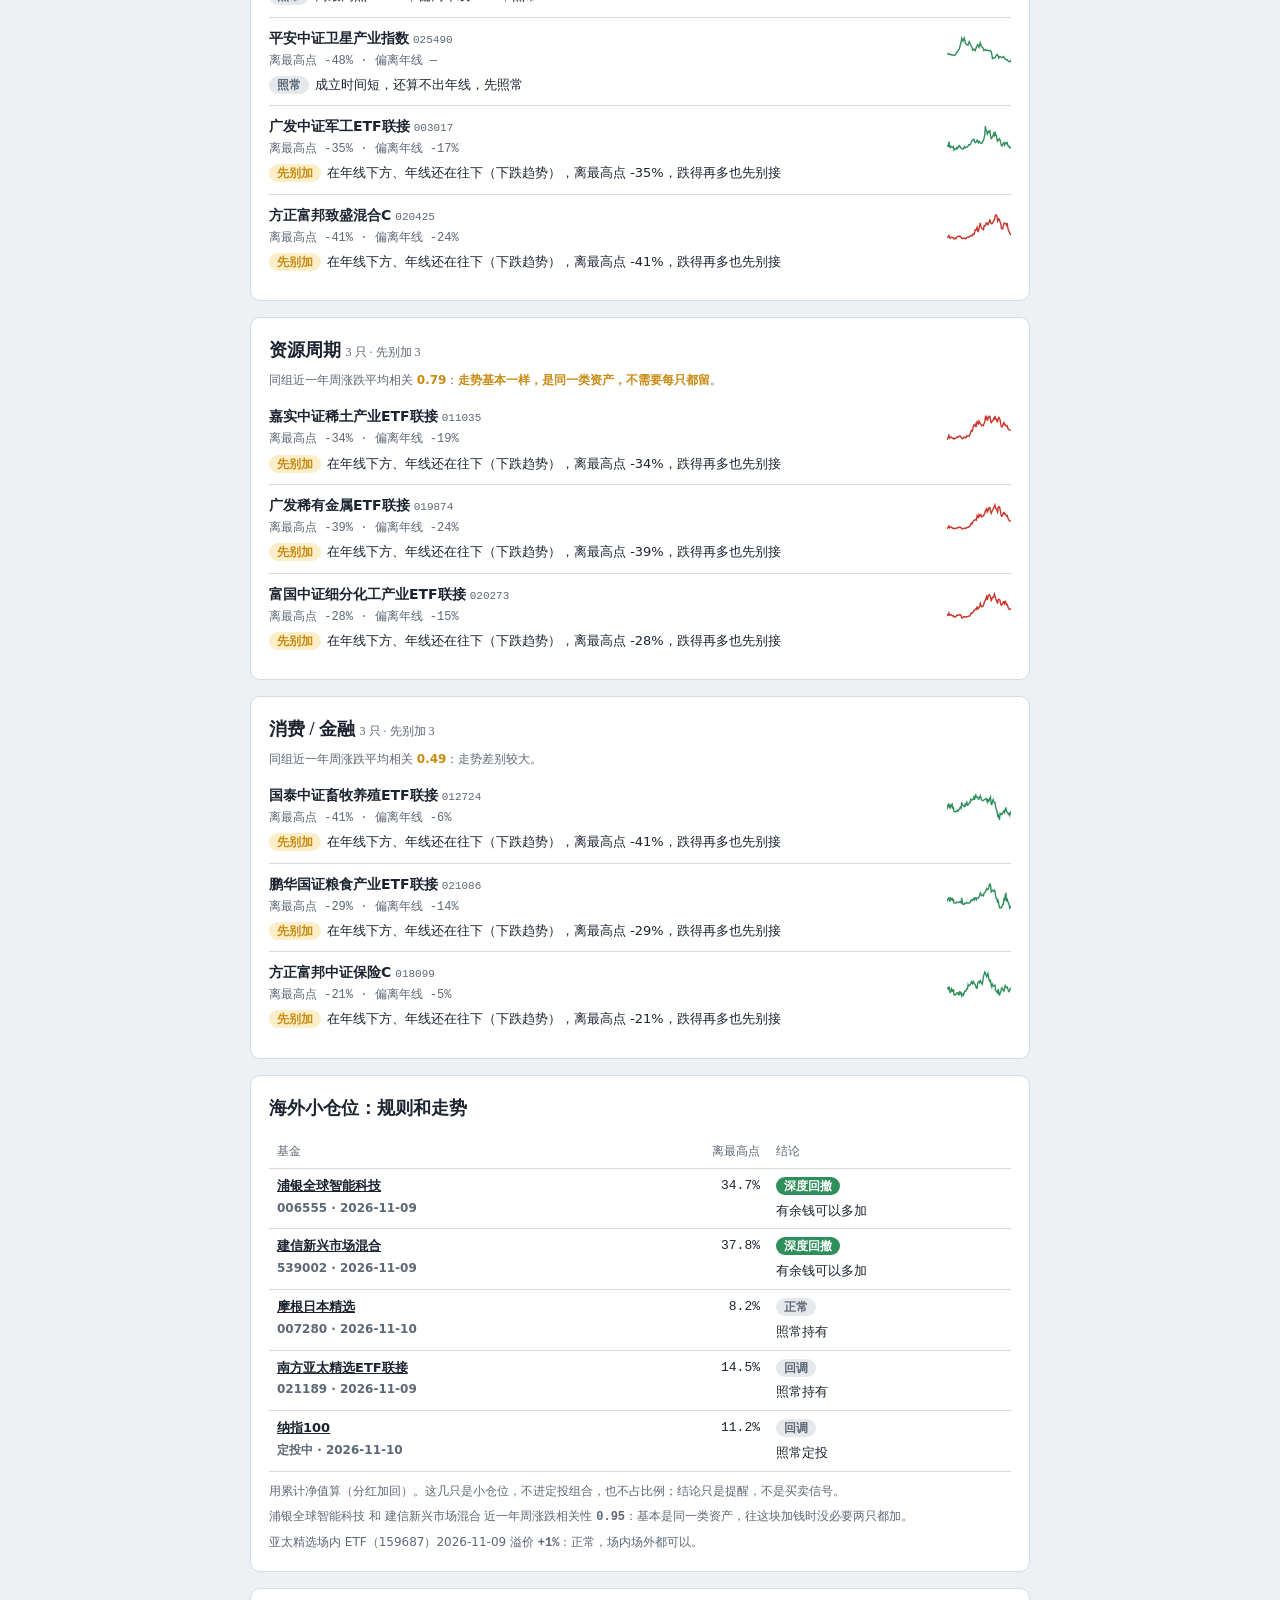
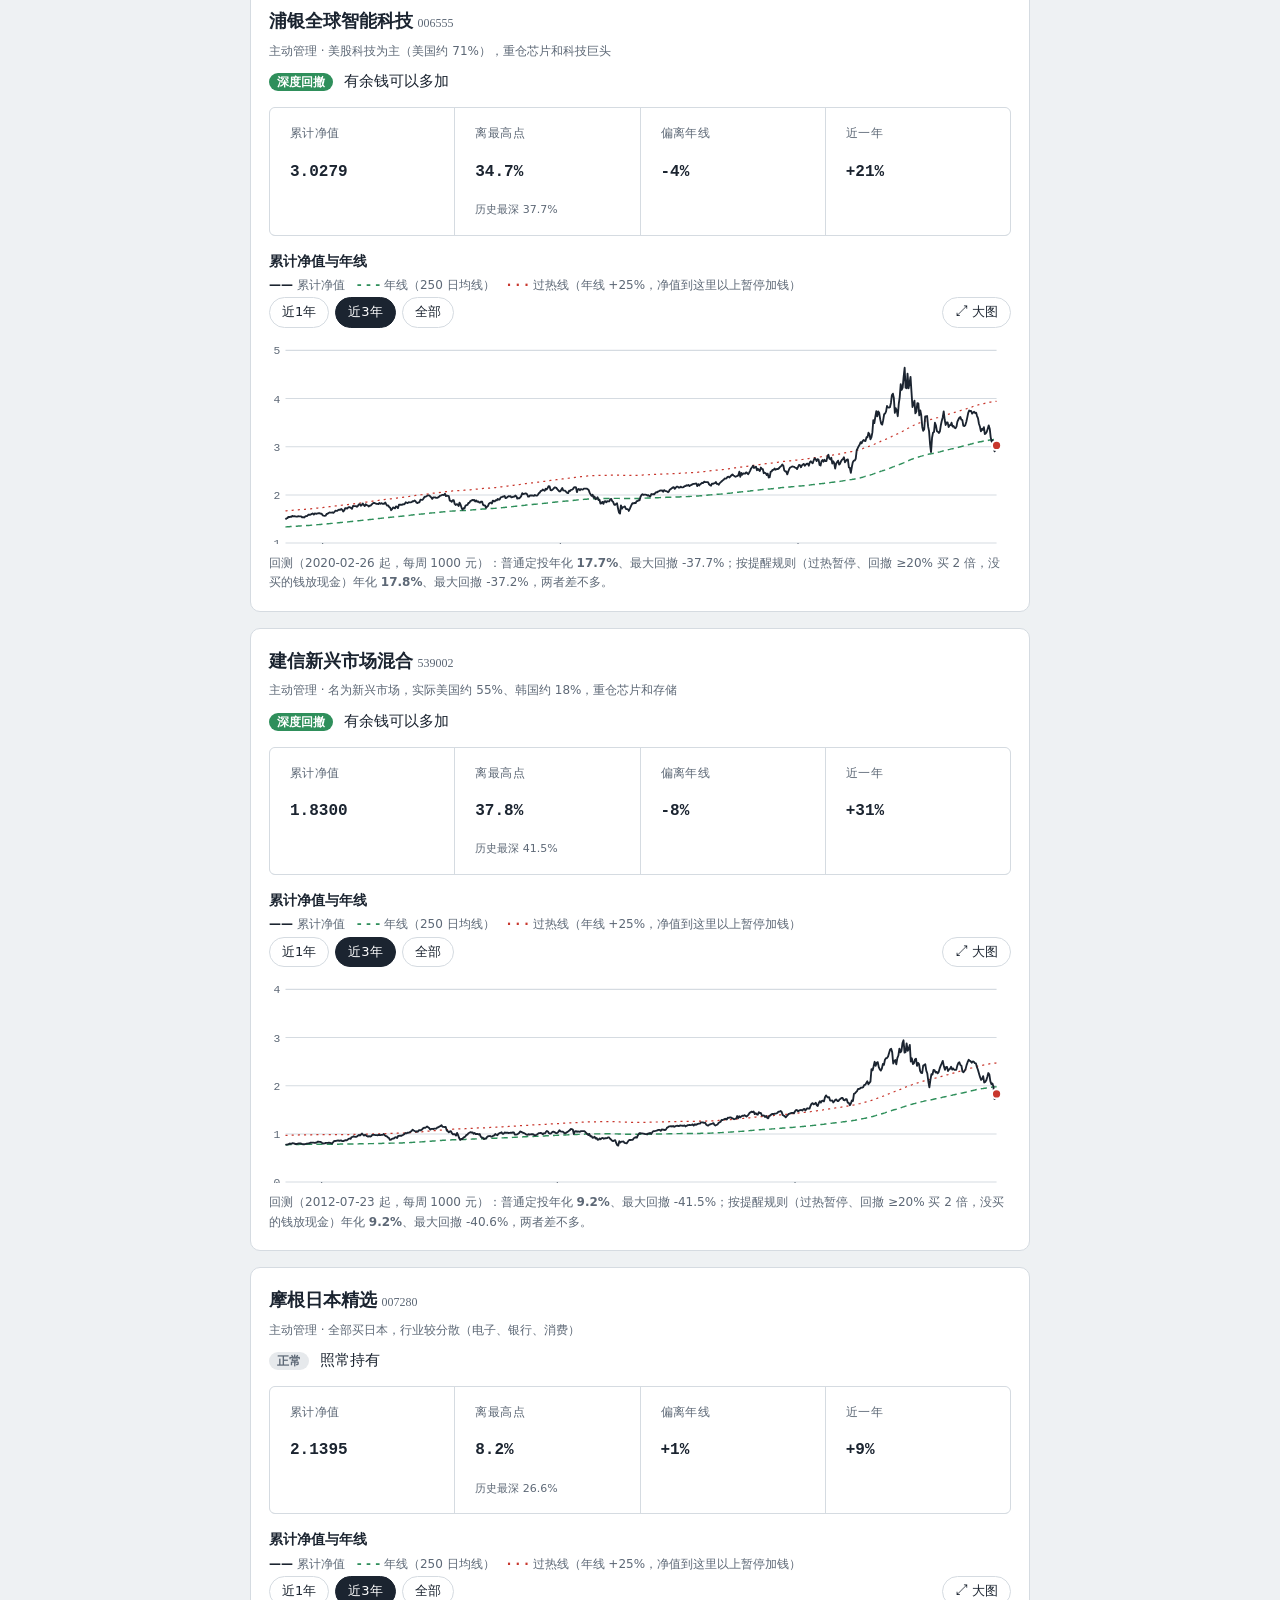
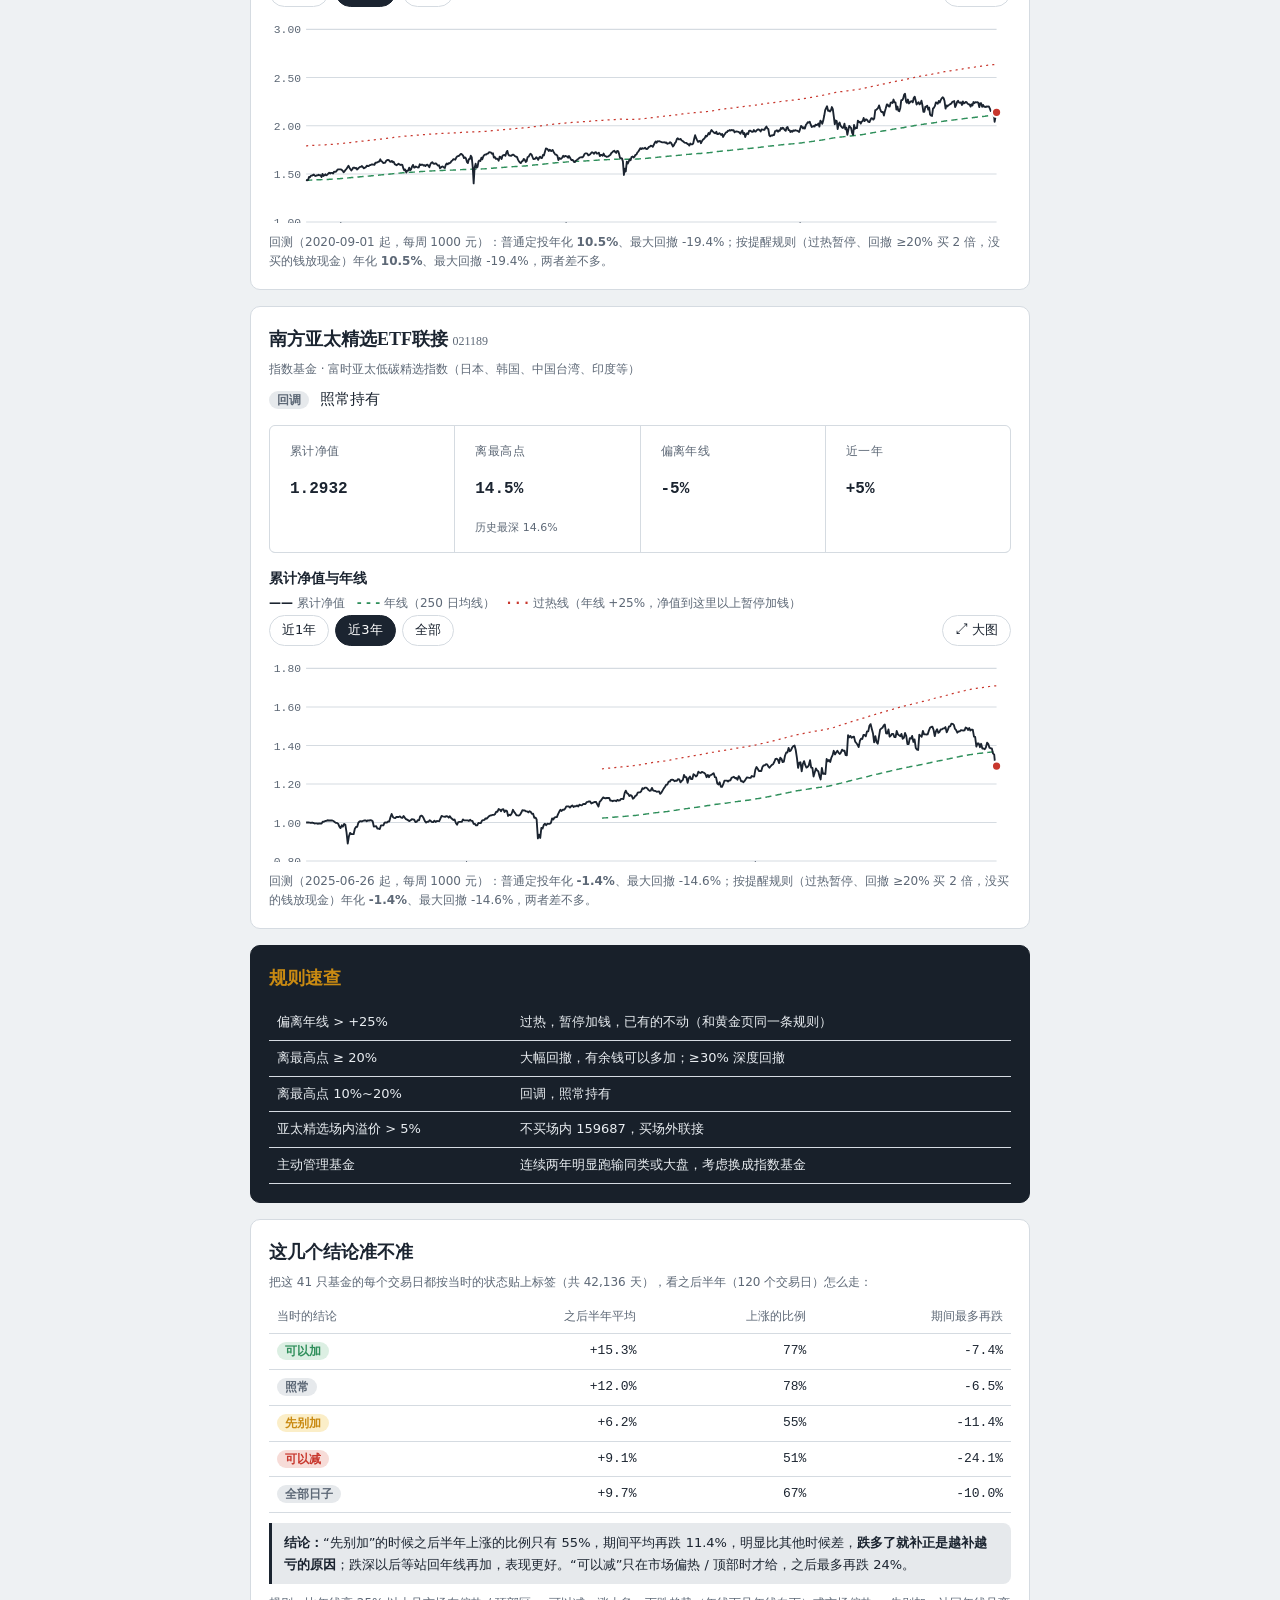
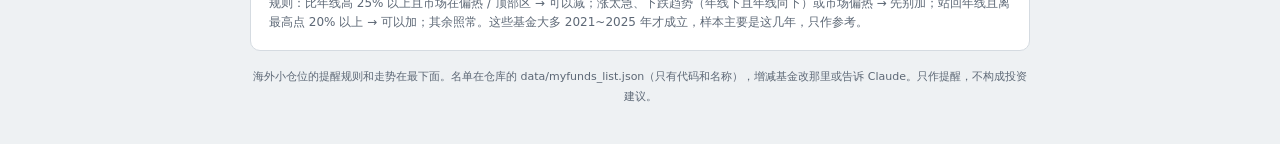
==== commit 25439359: "总览：本周下单清单默认收起，只显示合计 Co-Authored-By: Claude Opus 5.5 <noreply@anthropic.com> Claude-Session: https://" ====
--- a/funds.html
+++ b/funds.html
@@ -13,7 +13,7 @@
 <meta name="apple-mobile-web-app-title" content="交易系统">
 <meta name="apple-mobile-web-app-status-bar-style" content="default">
 <meta name="description" content="几个指数的定投信号，每个交易日自动更新">
-<link rel="stylesheet" href="style.css?v=3">
+<link rel="stylesheet" href="style.css?v=4">
 </head><body><div class="wrap">
 <header class="top"><div class="eyebrow">交易系统 · 我的基金</div><h1>我的基金 · 能不能加</h1>
 <p>名单里只有基金名称，不含金额 · <span id="cnt">—</span> 只 · 数据 <span class="num" id="upd">—</span> · <a href="./">← 回交易系统</a></p></header>
--- a/style.css
+++ b/style.css
@@ -220,3 +220,4 @@
 .ladder>div{display:grid;grid-template-columns:7.4em 1fr auto;gap:8px;align-items:center;padding:7px 8px;border-radius:8px;border:1px solid transparent}
 .ladder>div.on{border-color:var(--ink);background:var(--mid)}.ladder .lv{text-align:center}
 .ladder .c{font-size:13px;line-height:1.4}.ladder .c small{display:block;color:var(--muted);font-size:11px}.ladder .r{font-size:12px;text-align:right;white-space:nowrap}.ladder .r small{color:var(--muted)}
+.pbody{padding:0 18px 16px}
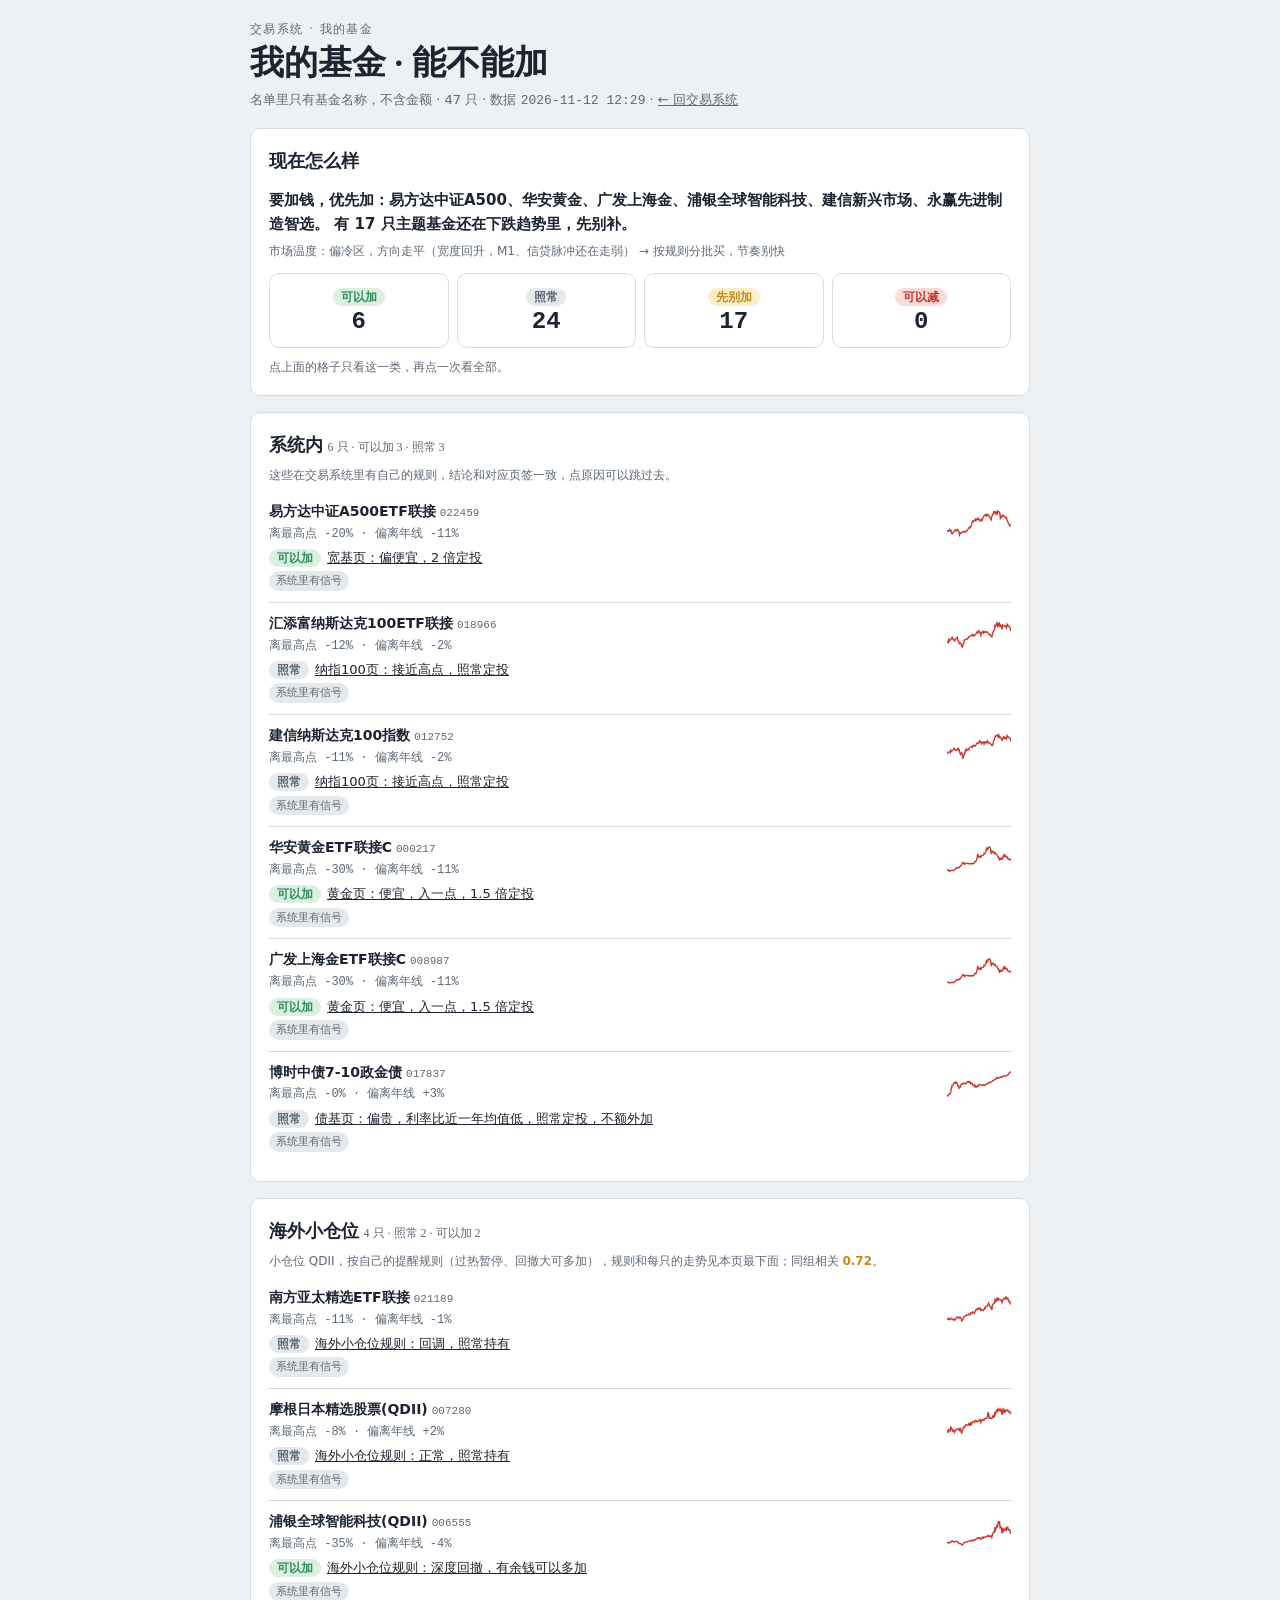
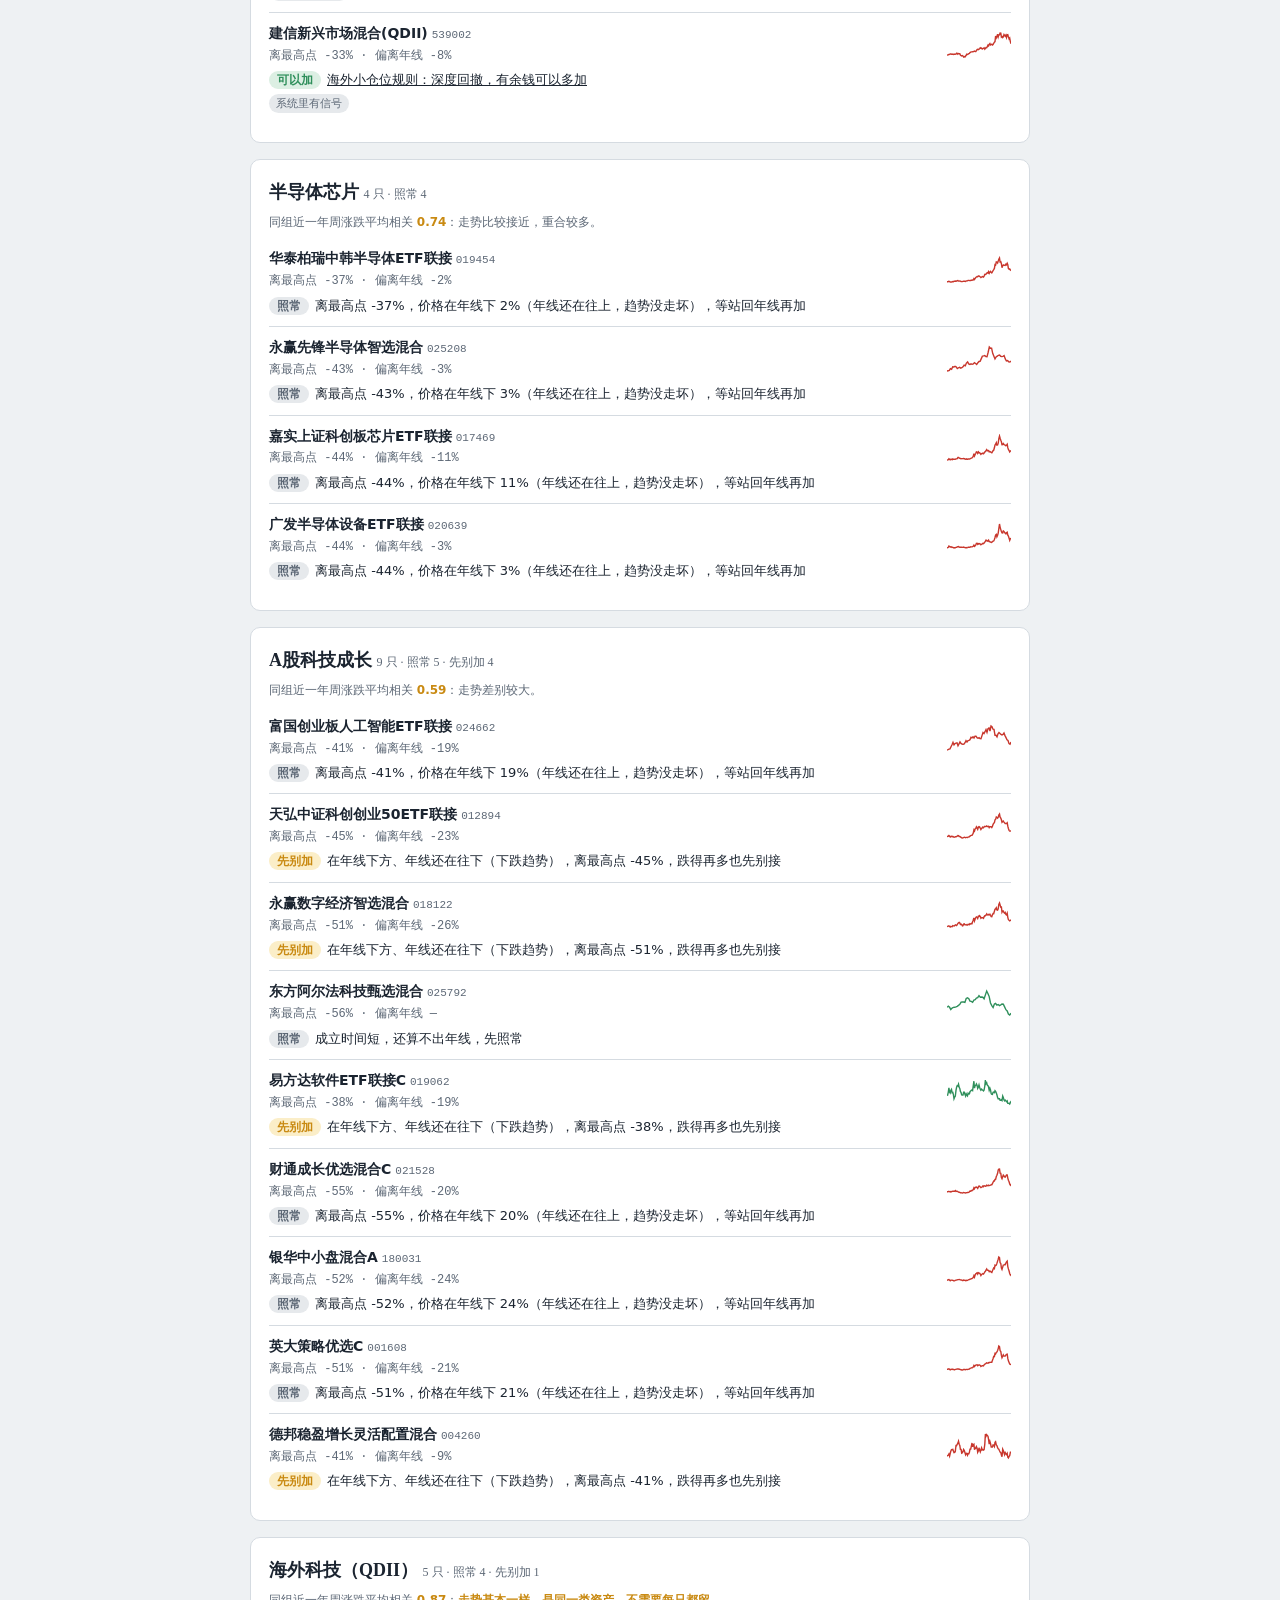
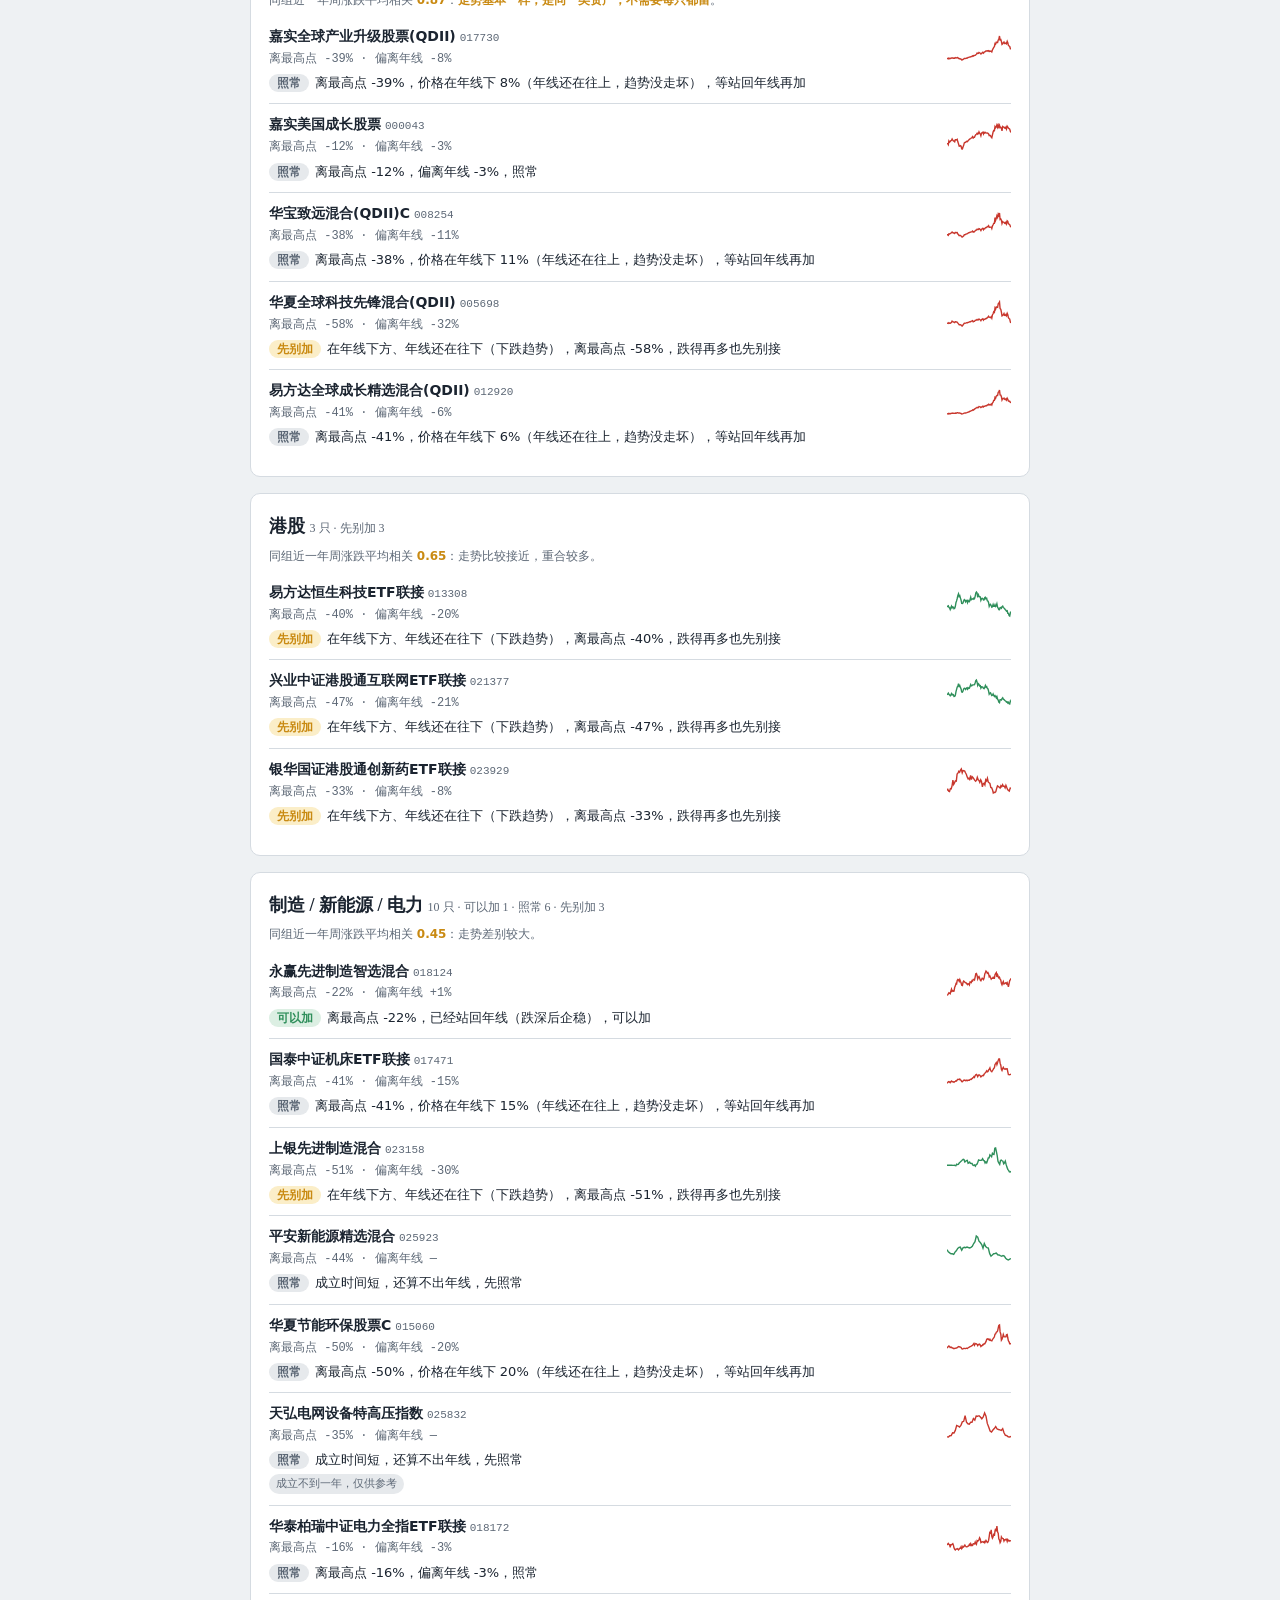
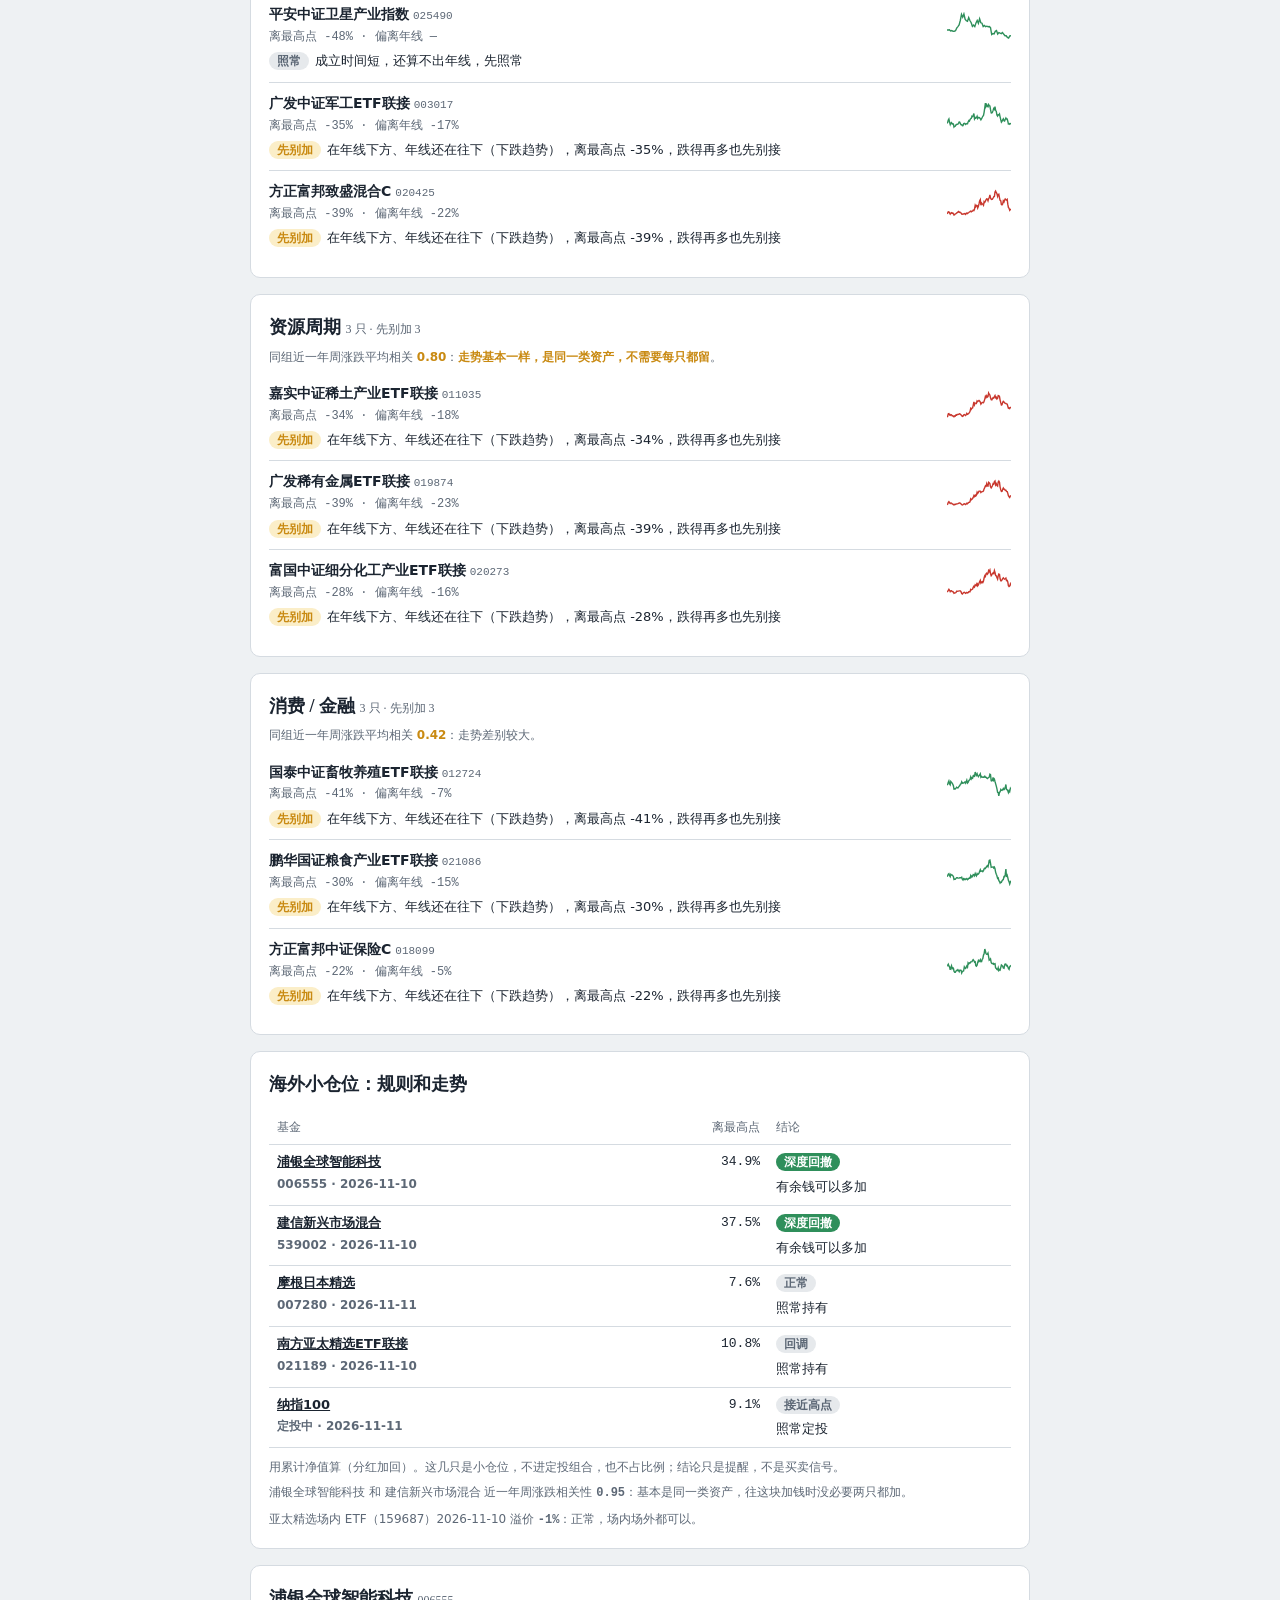
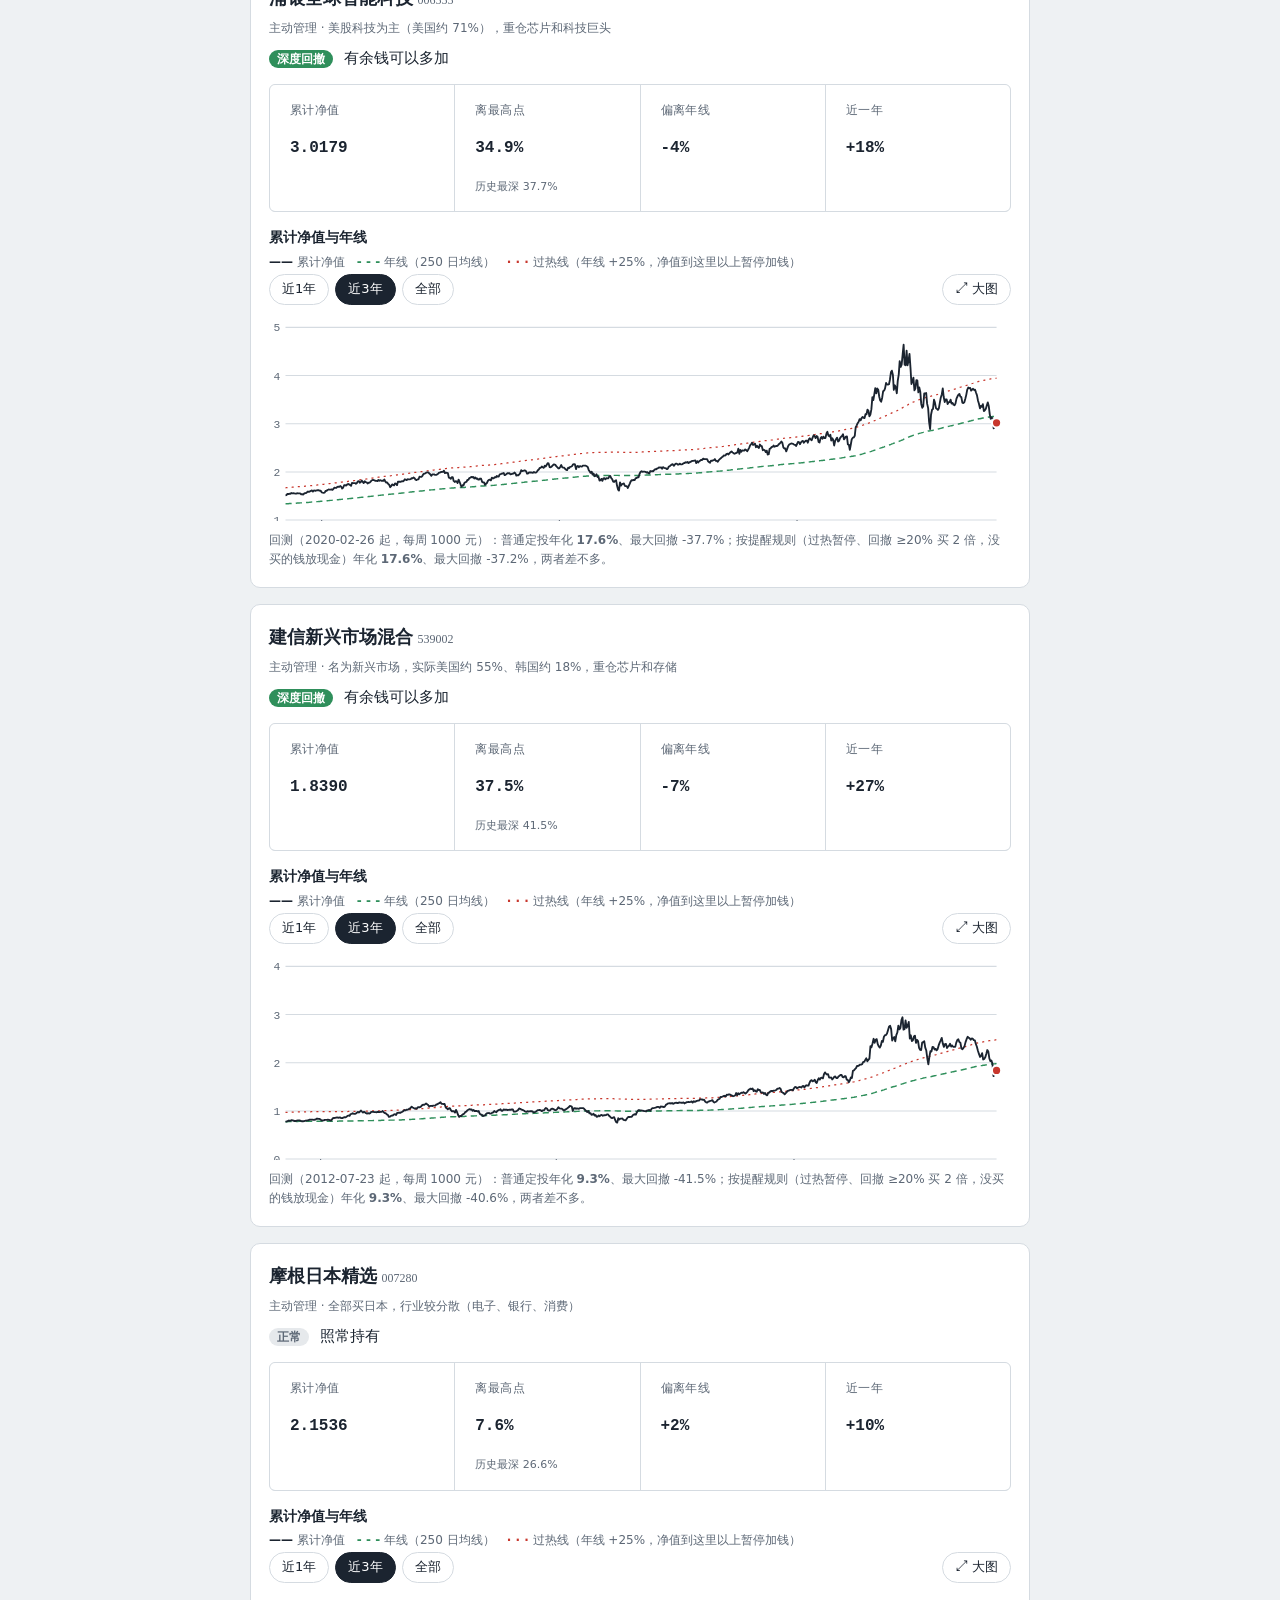
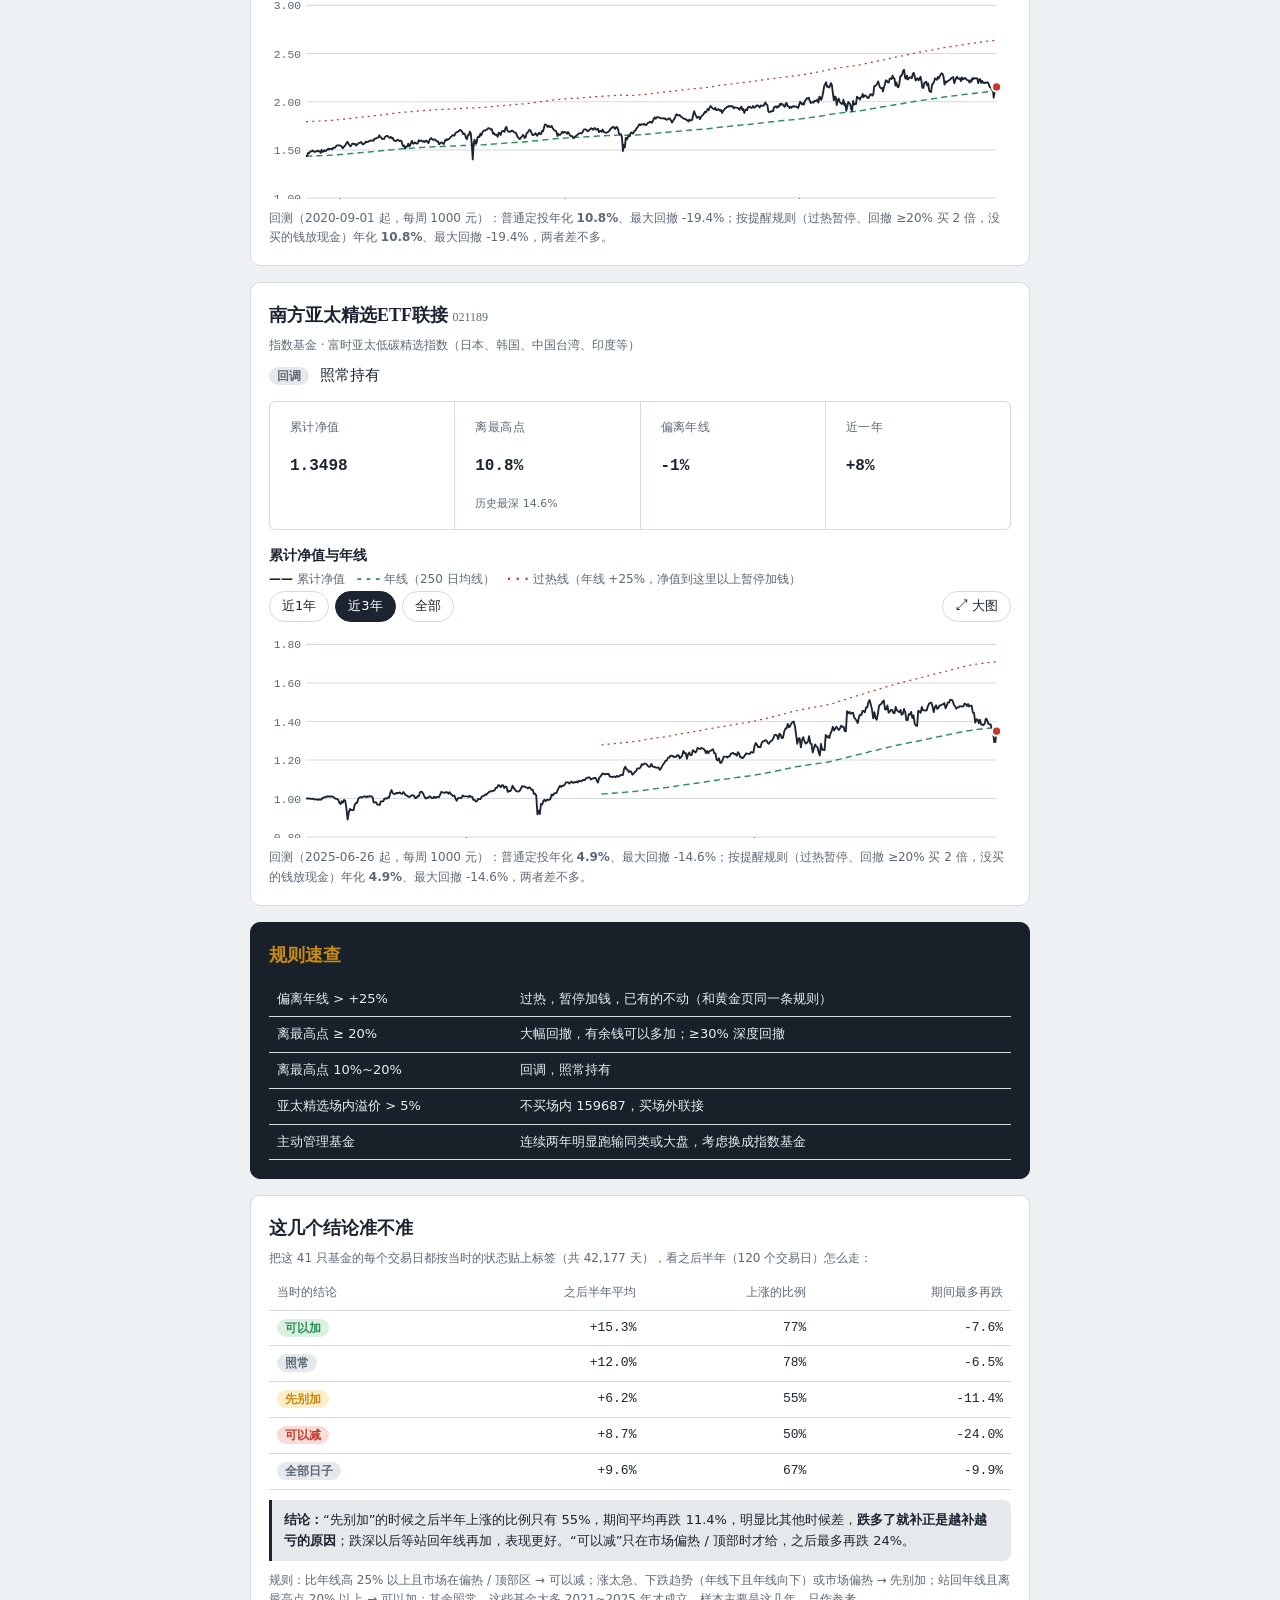
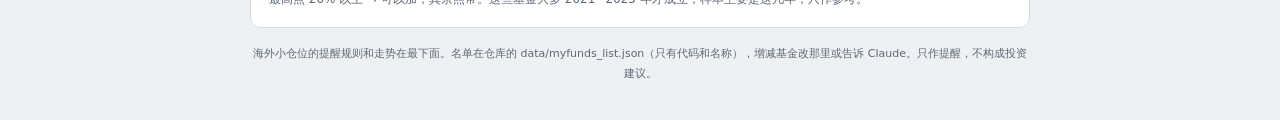
==== commit f1f82335: "红利：近半个月每天怎么买；评分和红利低波100同图对比 Co-Authored-By: Claude Opus 5.5 <noreply@anthropic.com> Claude-Session: " ====
--- a/funds.html
+++ b/funds.html
@@ -23,7 +23,7 @@
 <section class="panel"><h2>这几个结论准不准</h2><div id="ev"></div></section>
 <footer>海外小仓位的提醒规则和走势在最下面。名单在仓库的 data/myfunds_list.json（只有代码和名称），增减基金改那里或告诉 Claude。只作提醒，不构成投资建议。</footer>
 </div>
-<script src="charts.js?v=3"></script>
+<script src="charts.js?v=4"></script>
 <script>
 (function(){
 const $=id=>document.getElementById(id),pc=(x,d=0)=>(x*100).toFixed(d)+"%",sg=(x,d=0)=>x==null?"—":(x>0?"+":"")+pc(x,d);
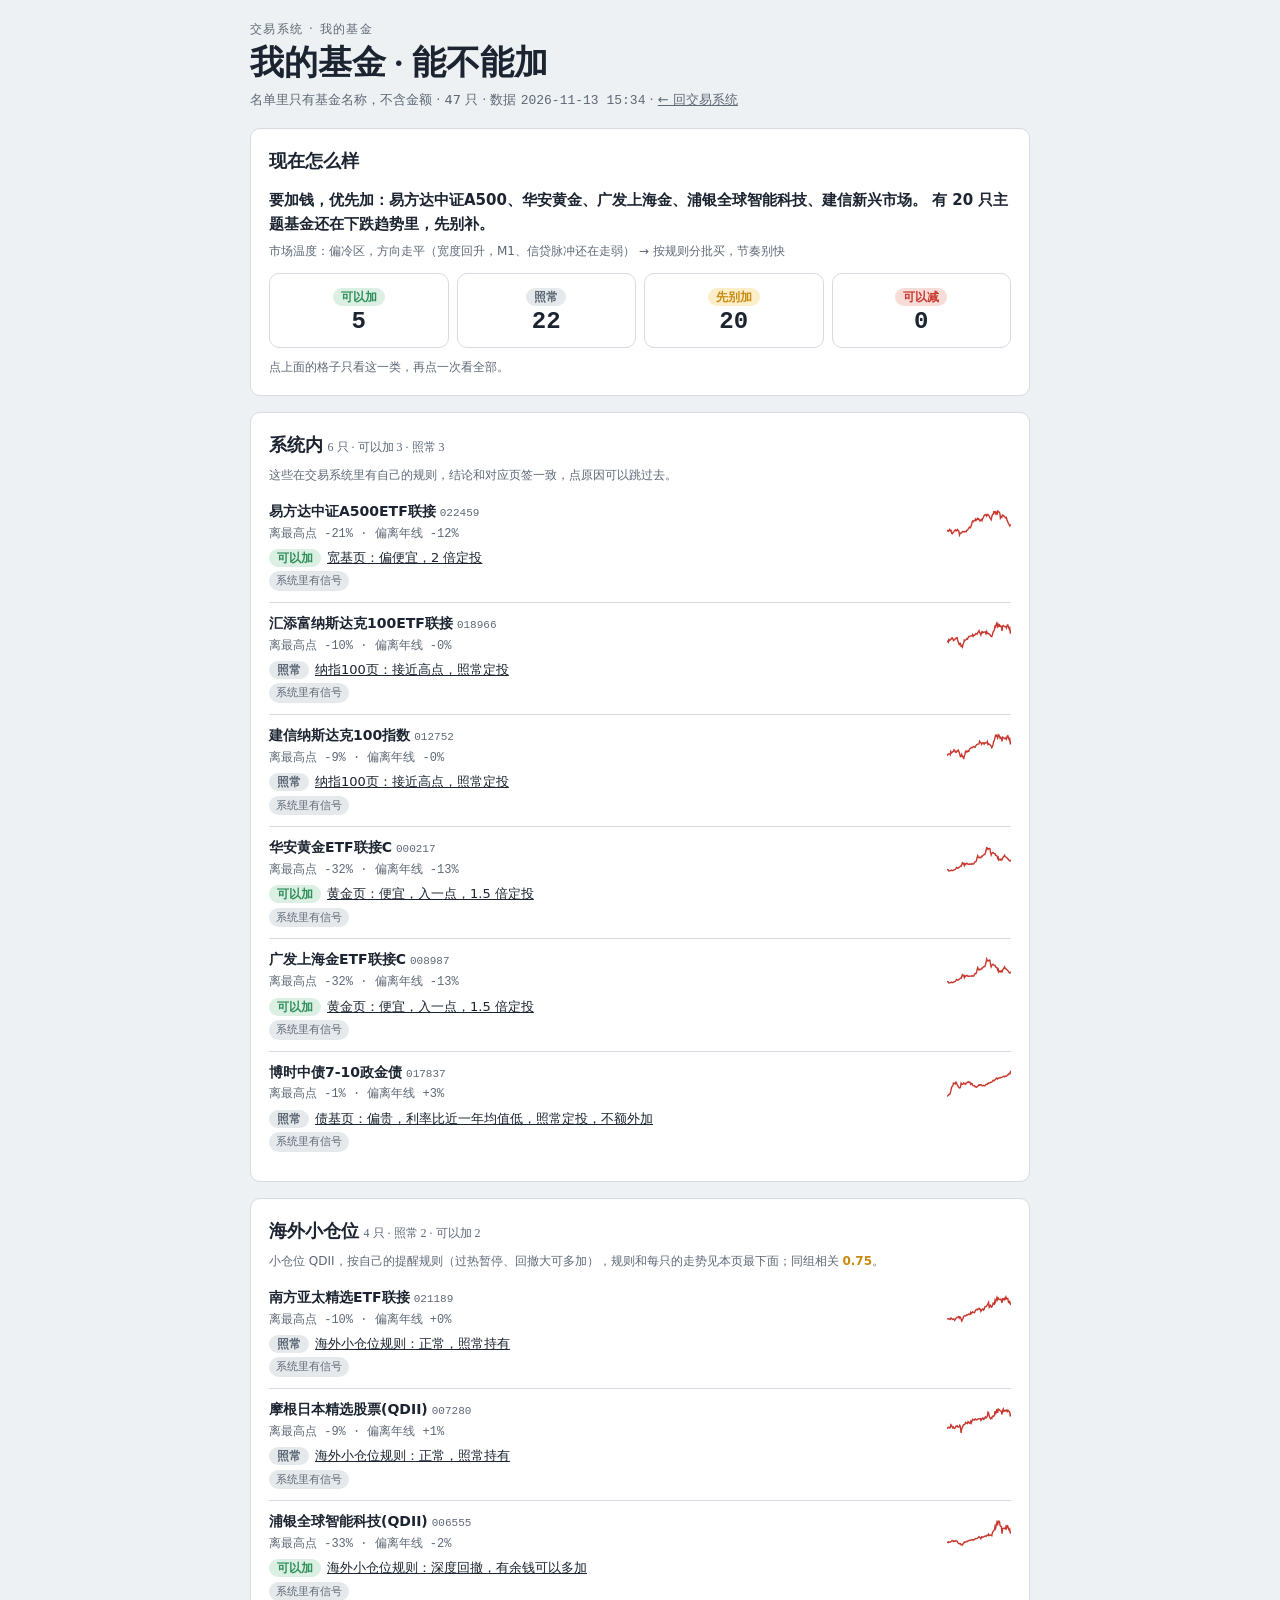
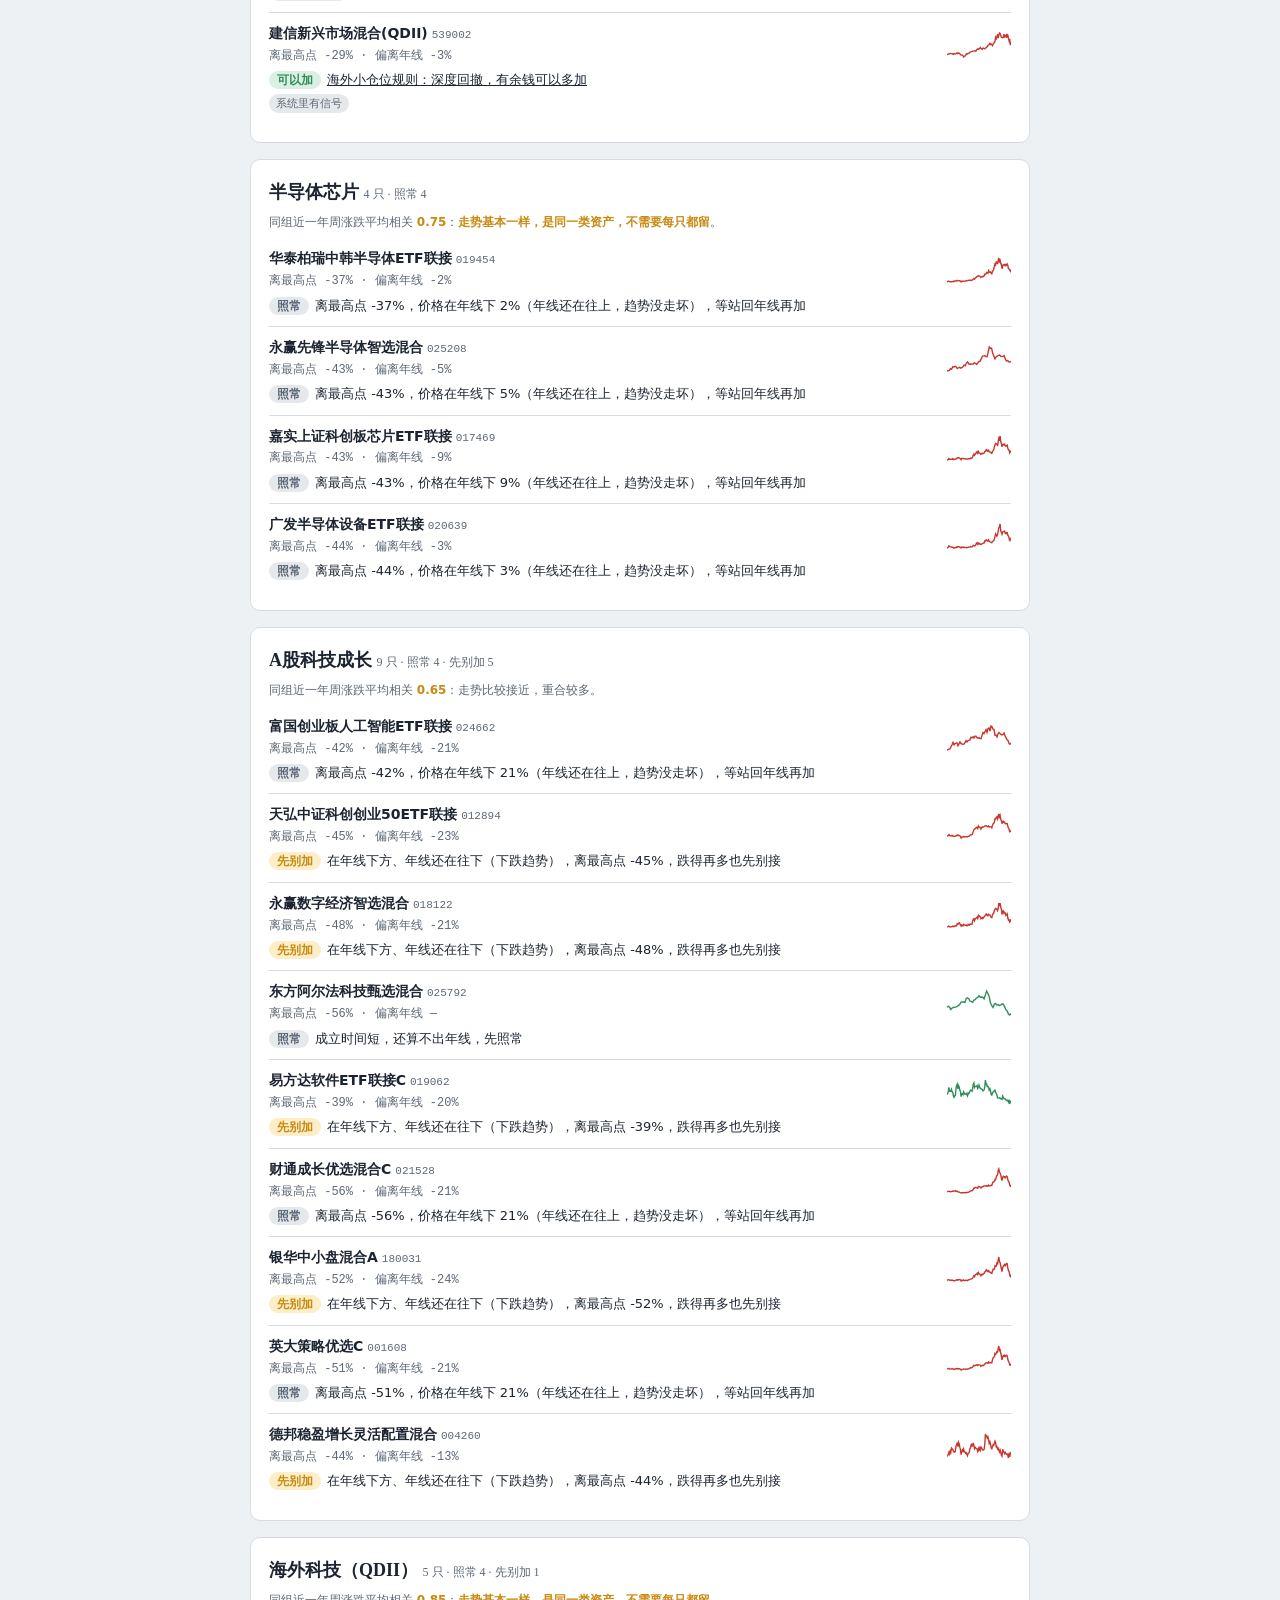
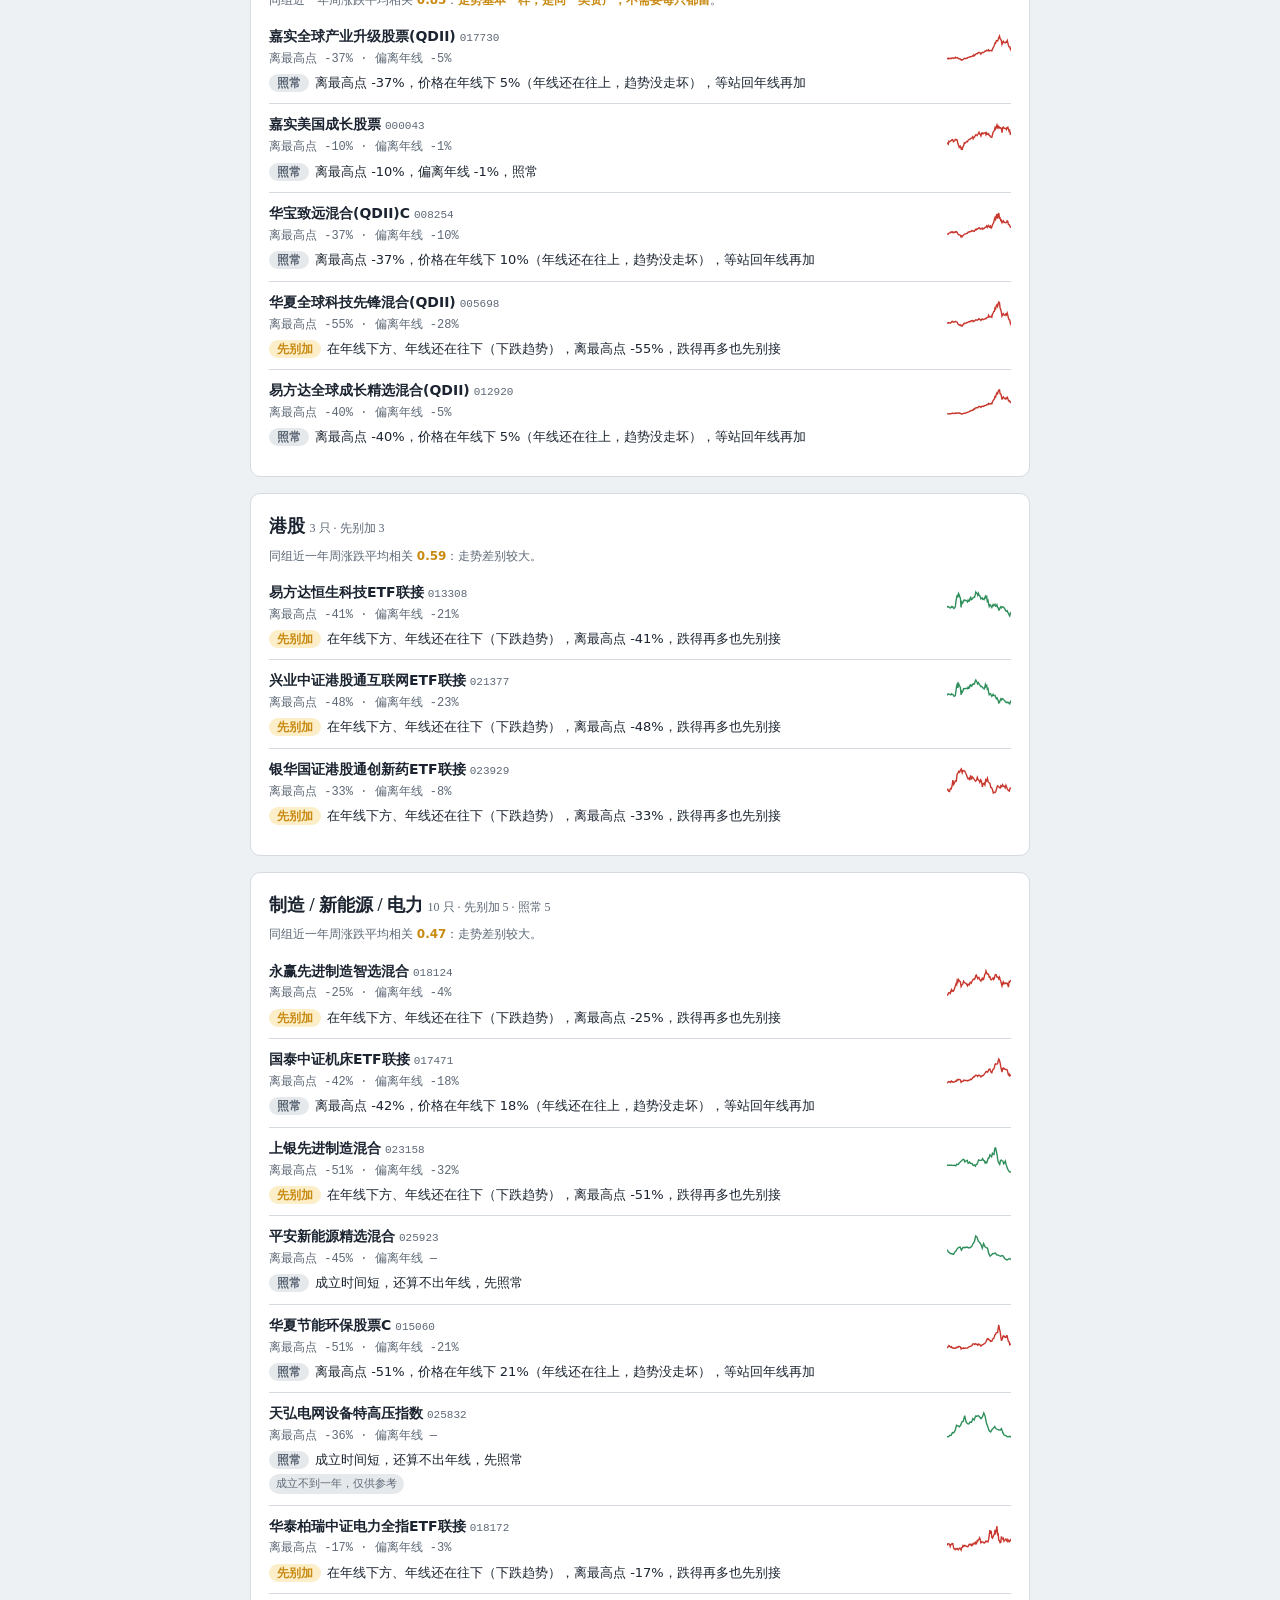
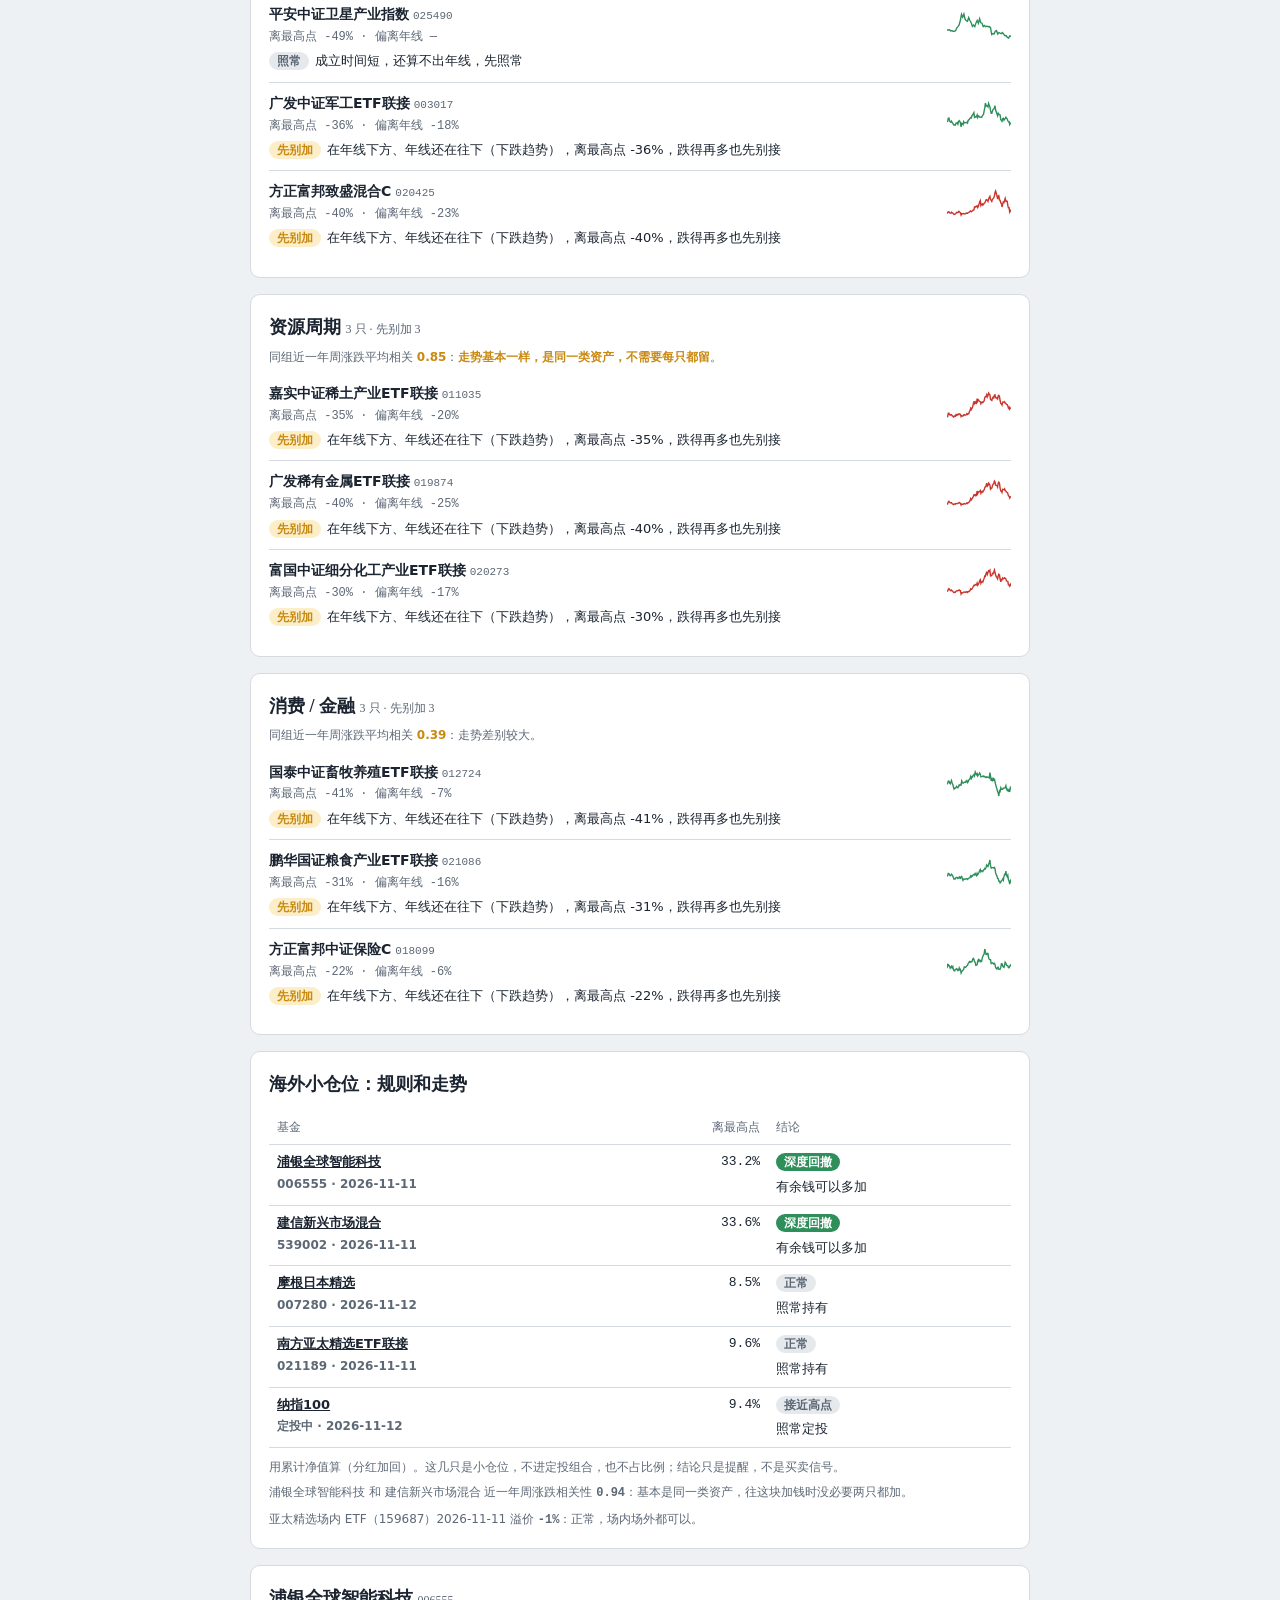
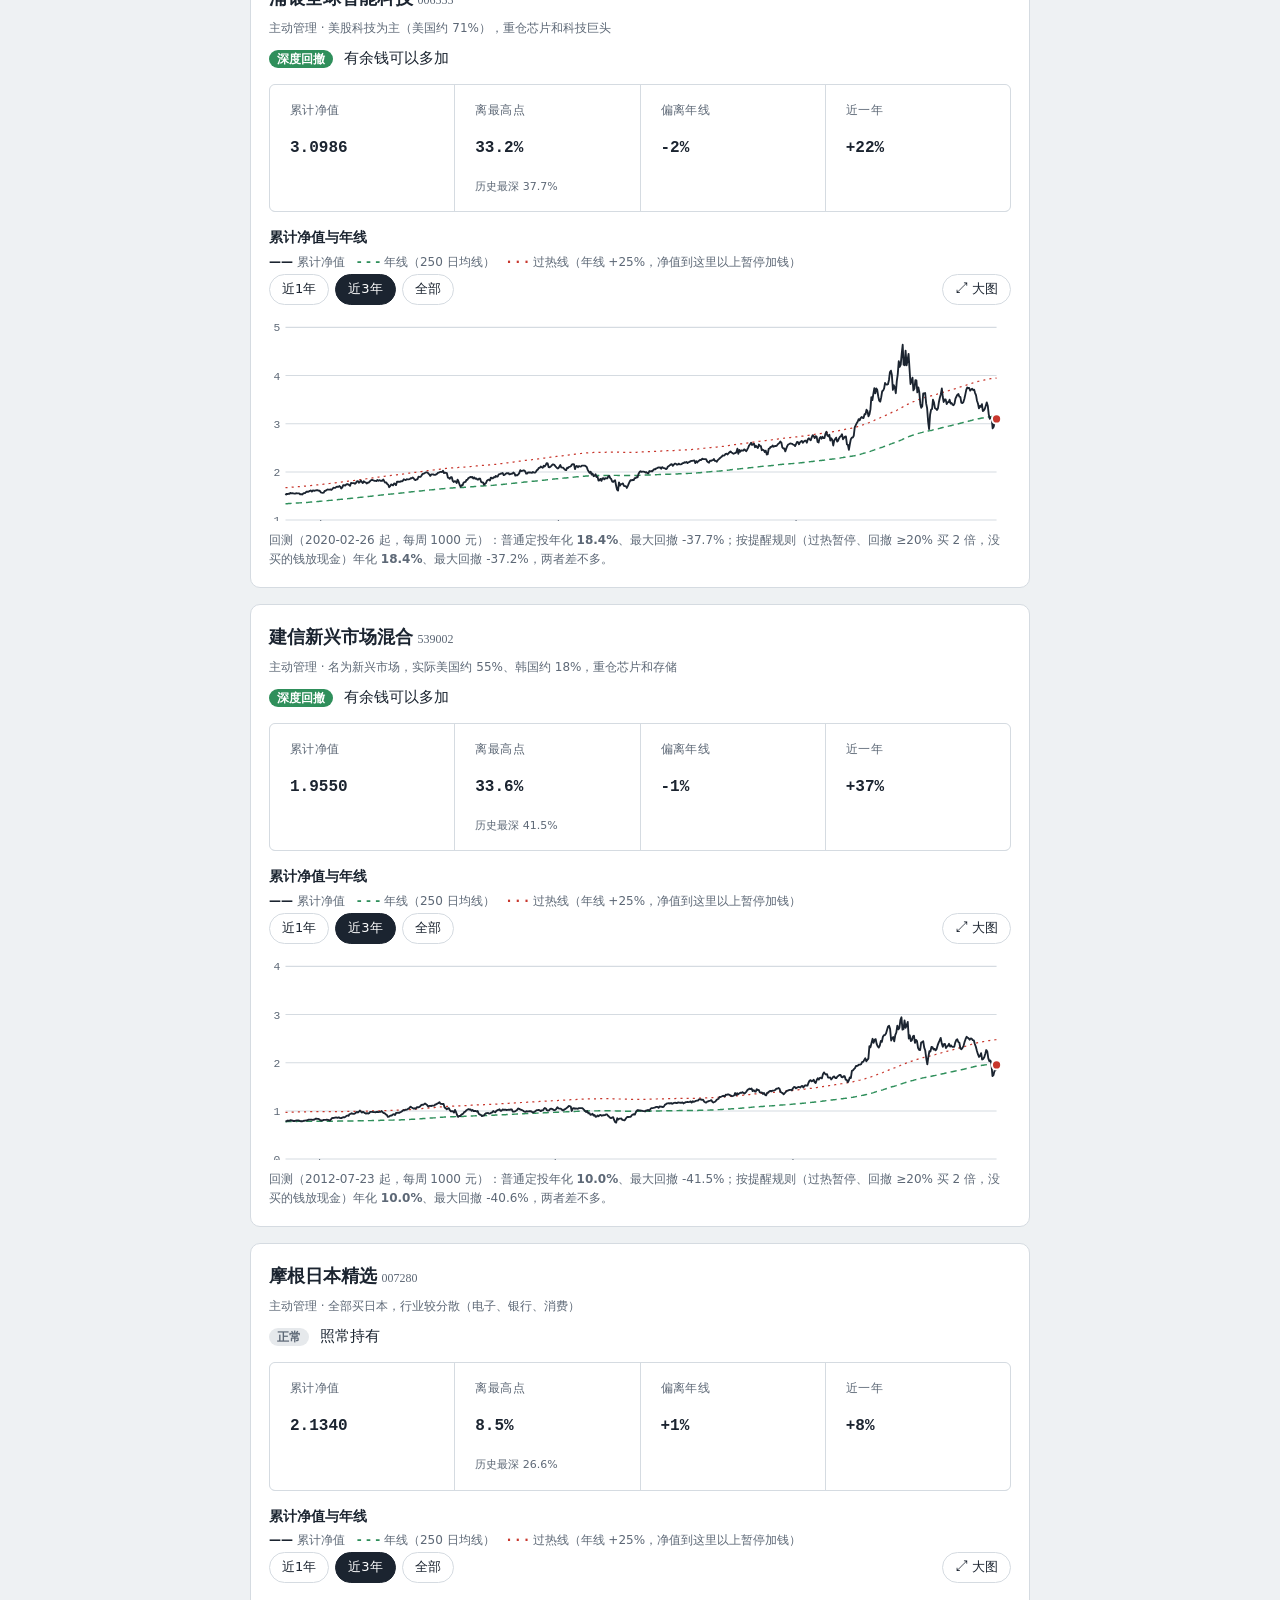
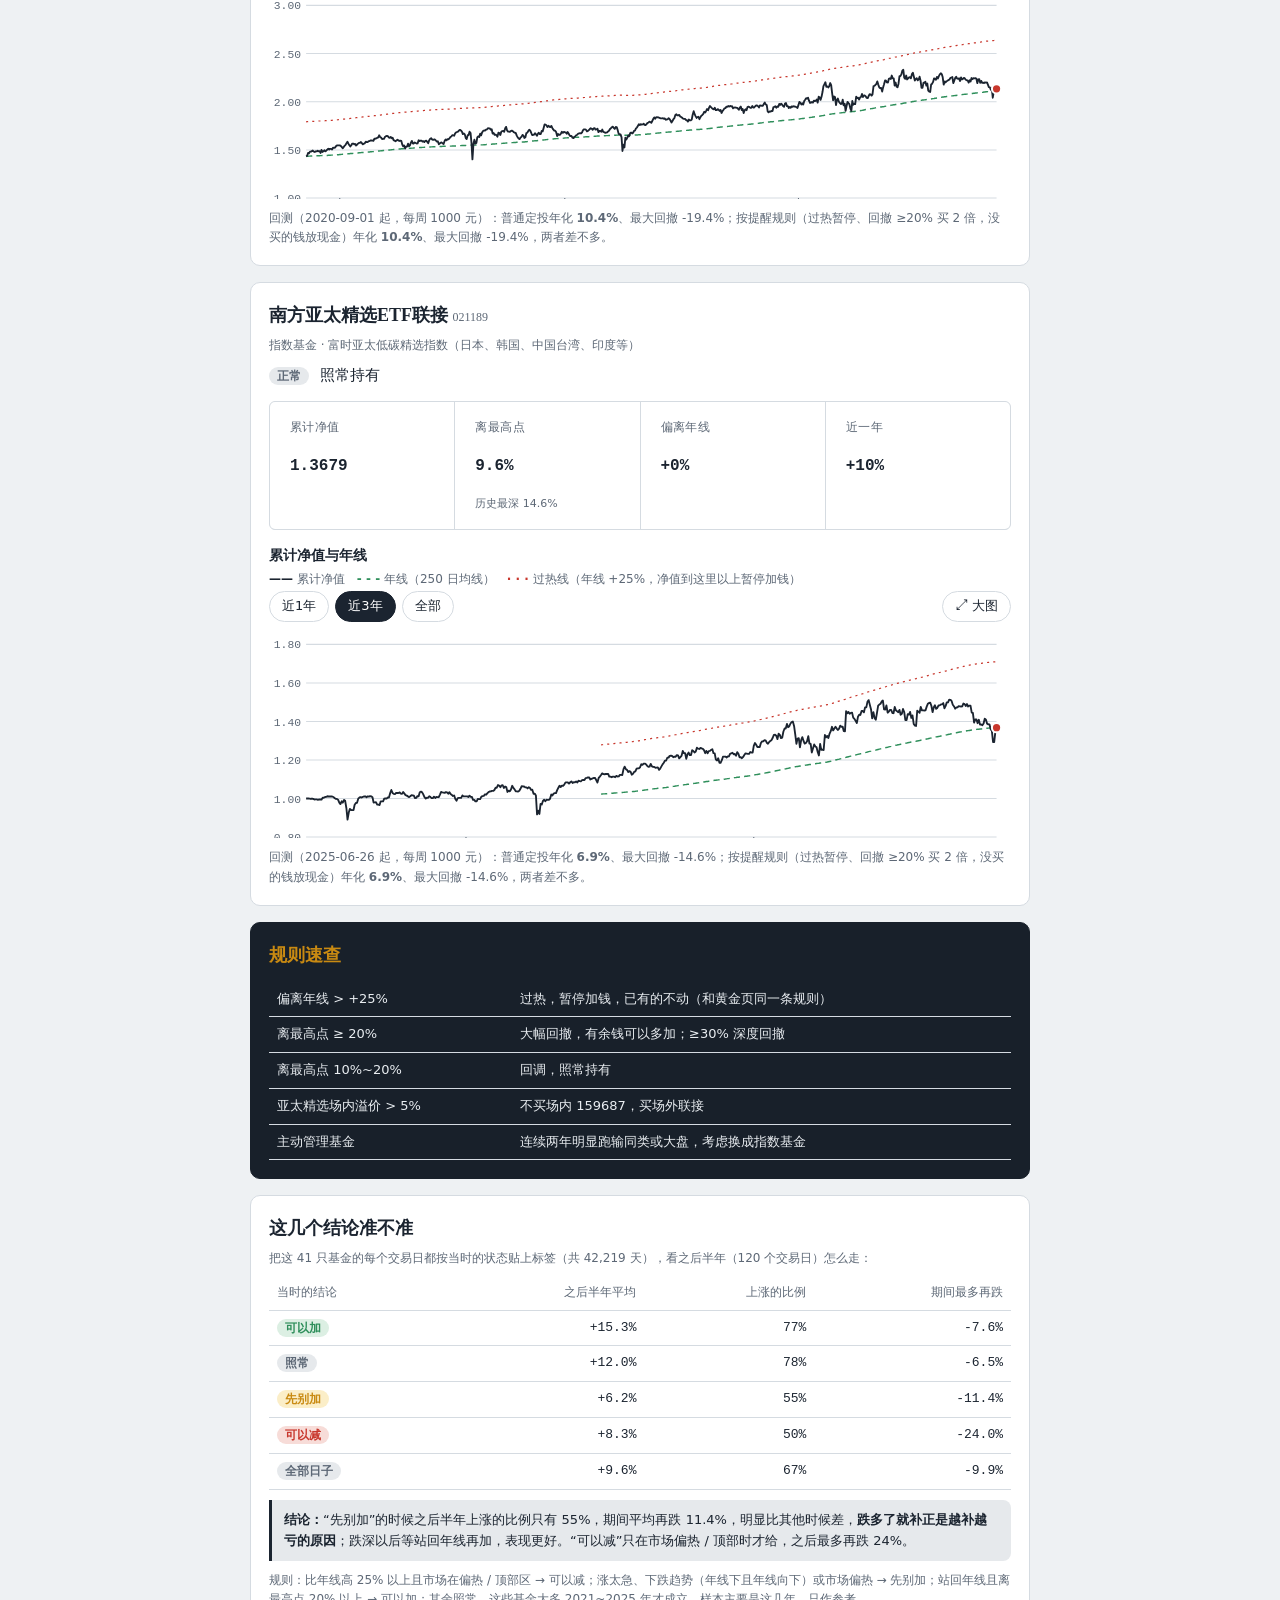
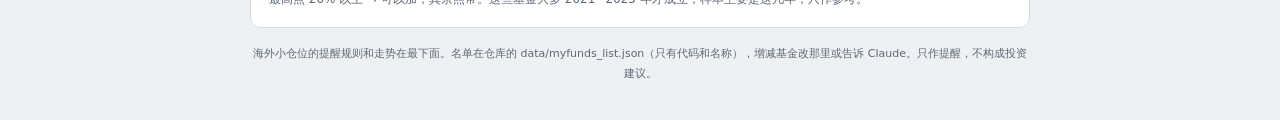
==== commit 5dc9f621: "纳指页签：新增纳指100 走势与年线图 Co-Authored-By: Claude Opus 5.5 <noreply@anthropic.com> Claude-Session: https://" ====
--- a/funds.html
+++ b/funds.html
@@ -23,7 +23,7 @@
 <section class="panel"><h2>这几个结论准不准</h2><div id="ev"></div></section>
 <footer>海外小仓位的提醒规则和走势在最下面。名单在仓库的 data/myfunds_list.json（只有代码和名称），增减基金改那里或告诉 Claude。只作提醒，不构成投资建议。</footer>
 </div>
-<script src="charts.js?v=4"></script>
+<script src="charts.js?v=5"></script>
 <script>
 (function(){
 const $=id=>document.getElementById(id),pc=(x,d=0)=>(x*100).toFixed(d)+"%",sg=(x,d=0)=>x==null?"—":(x>0?"+":"")+pc(x,d);
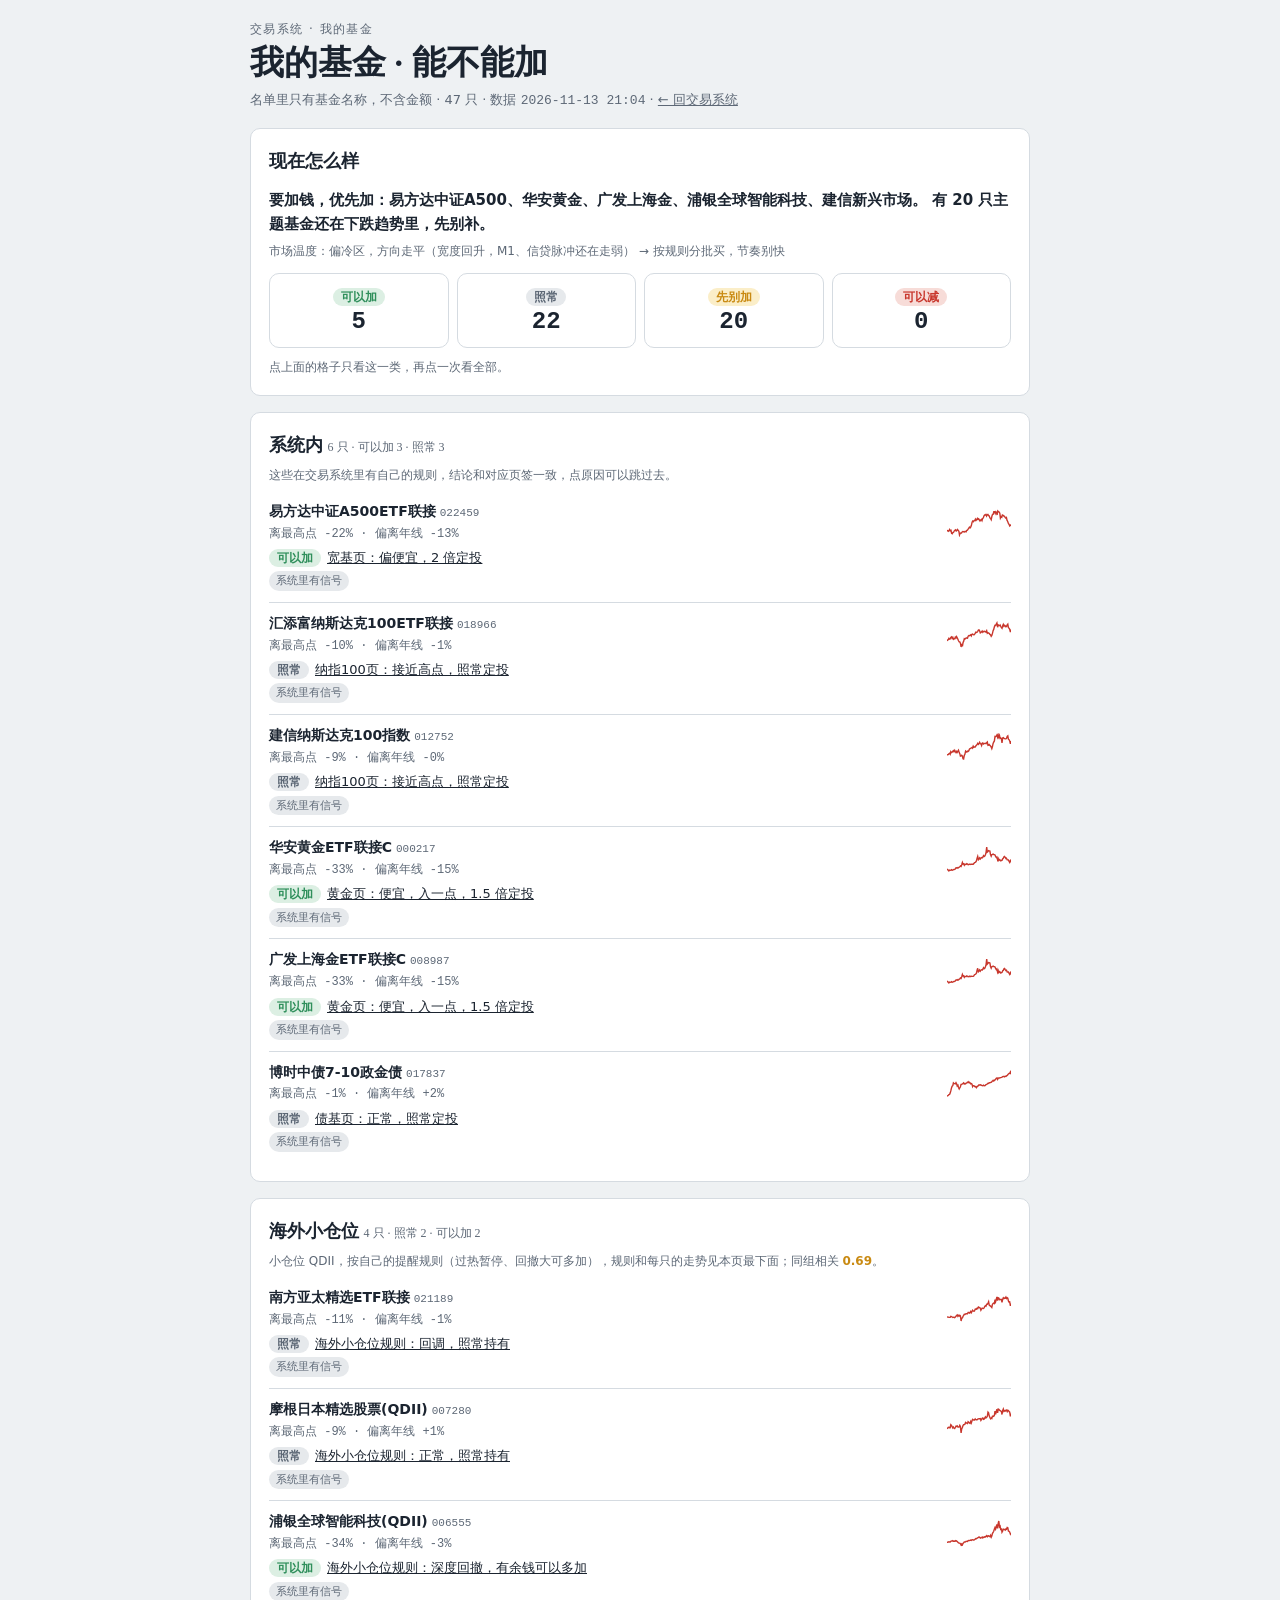
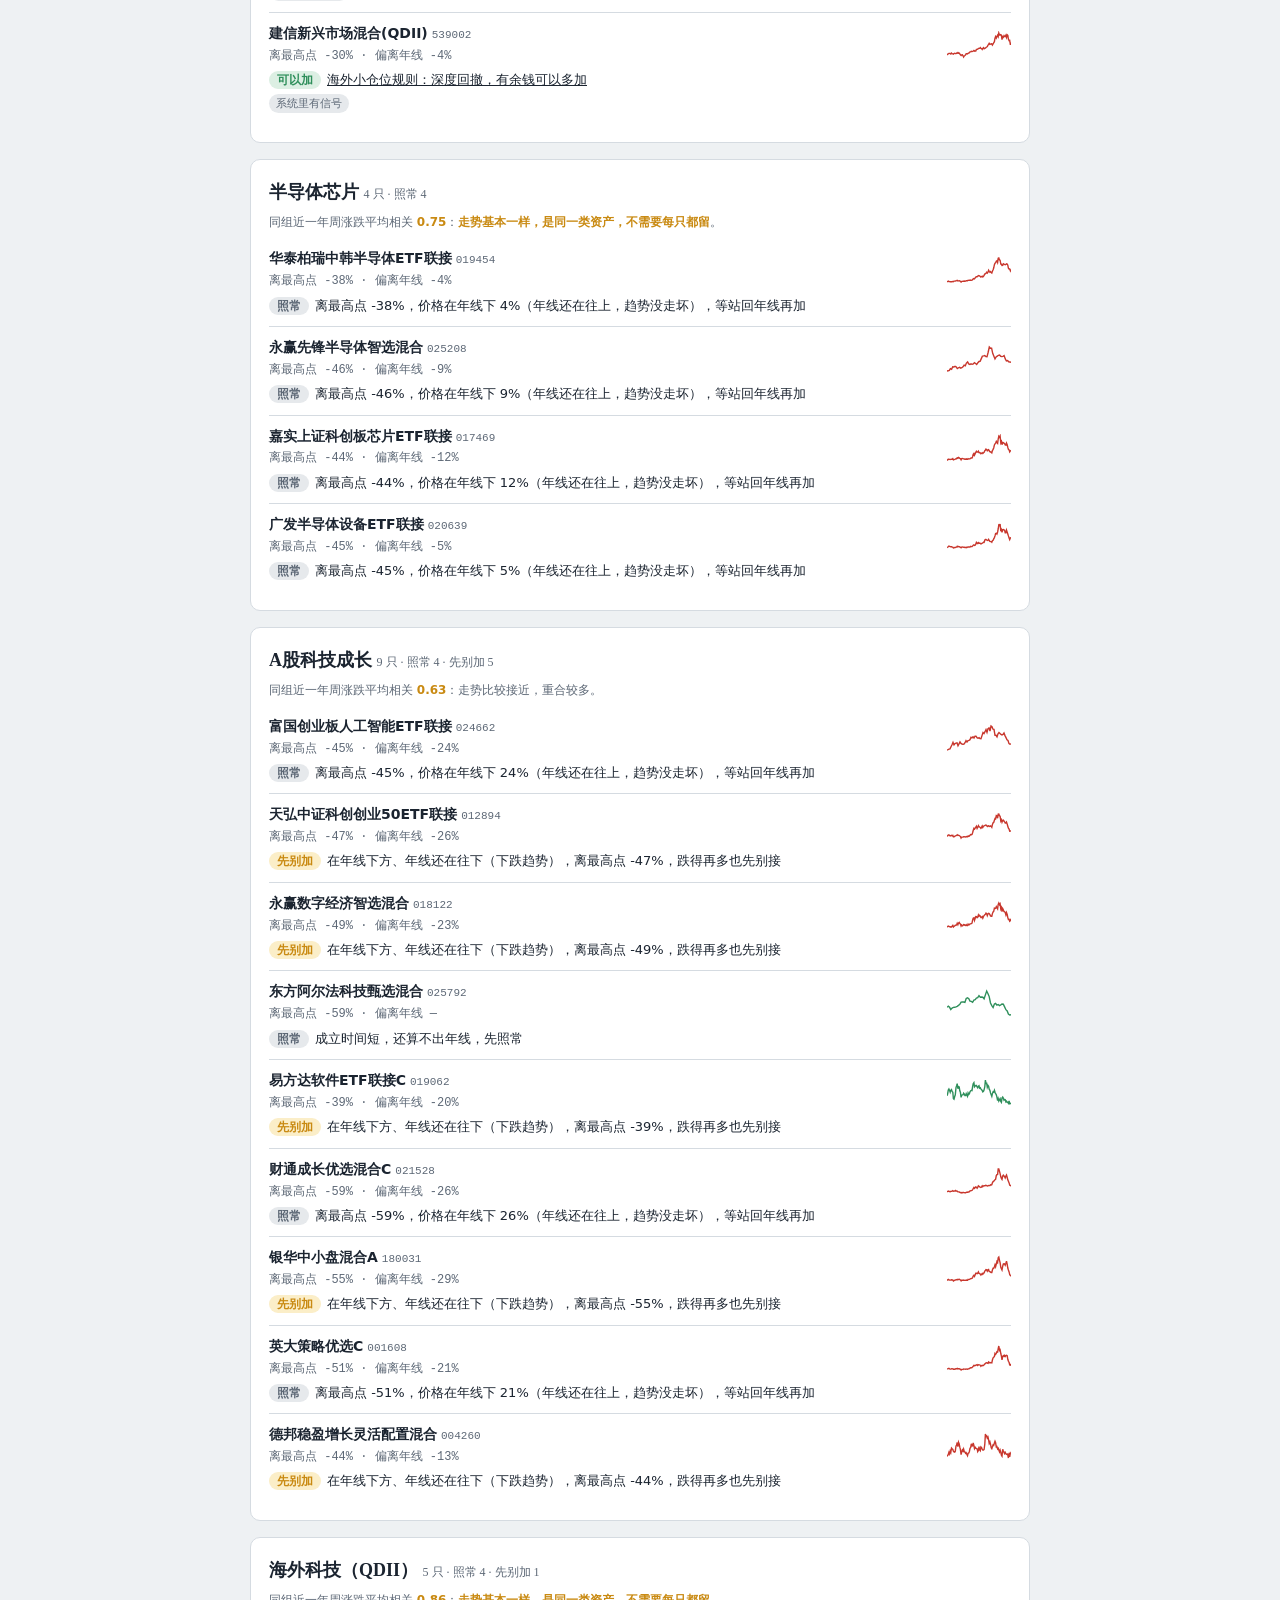
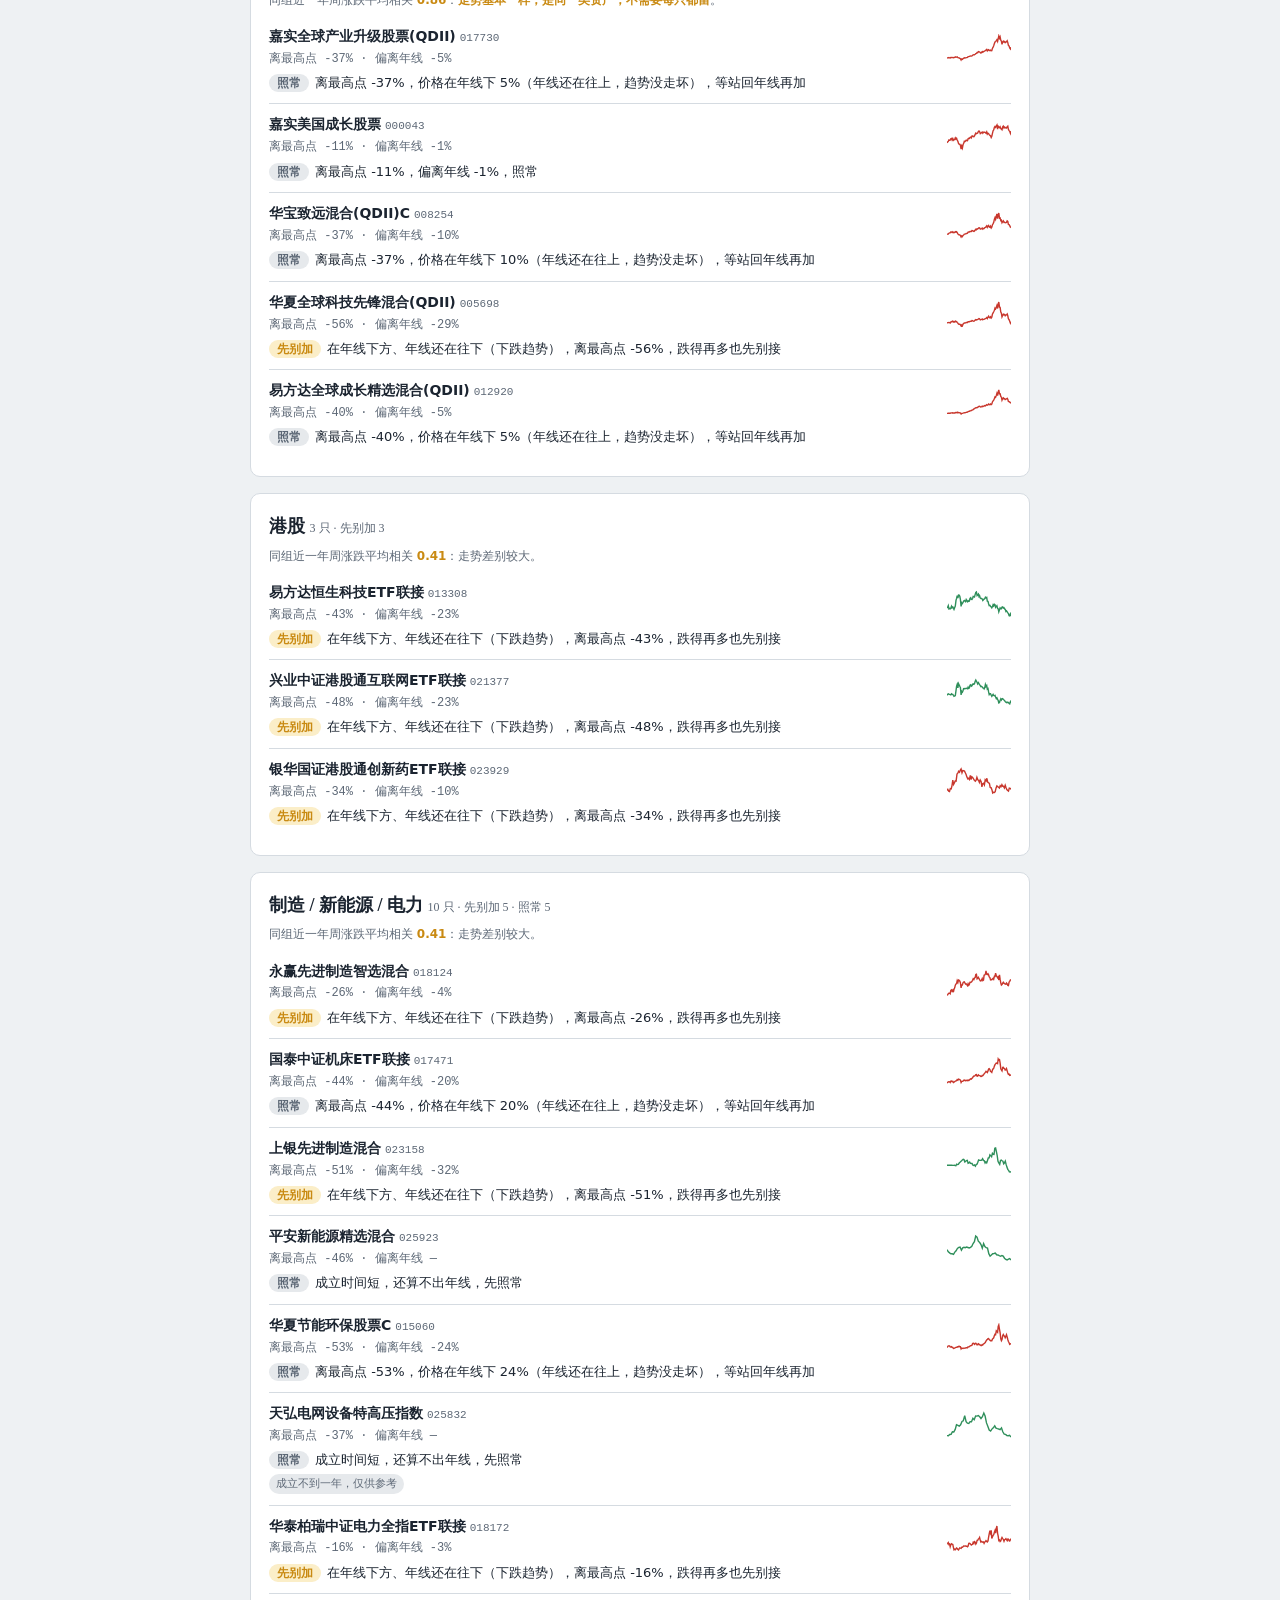
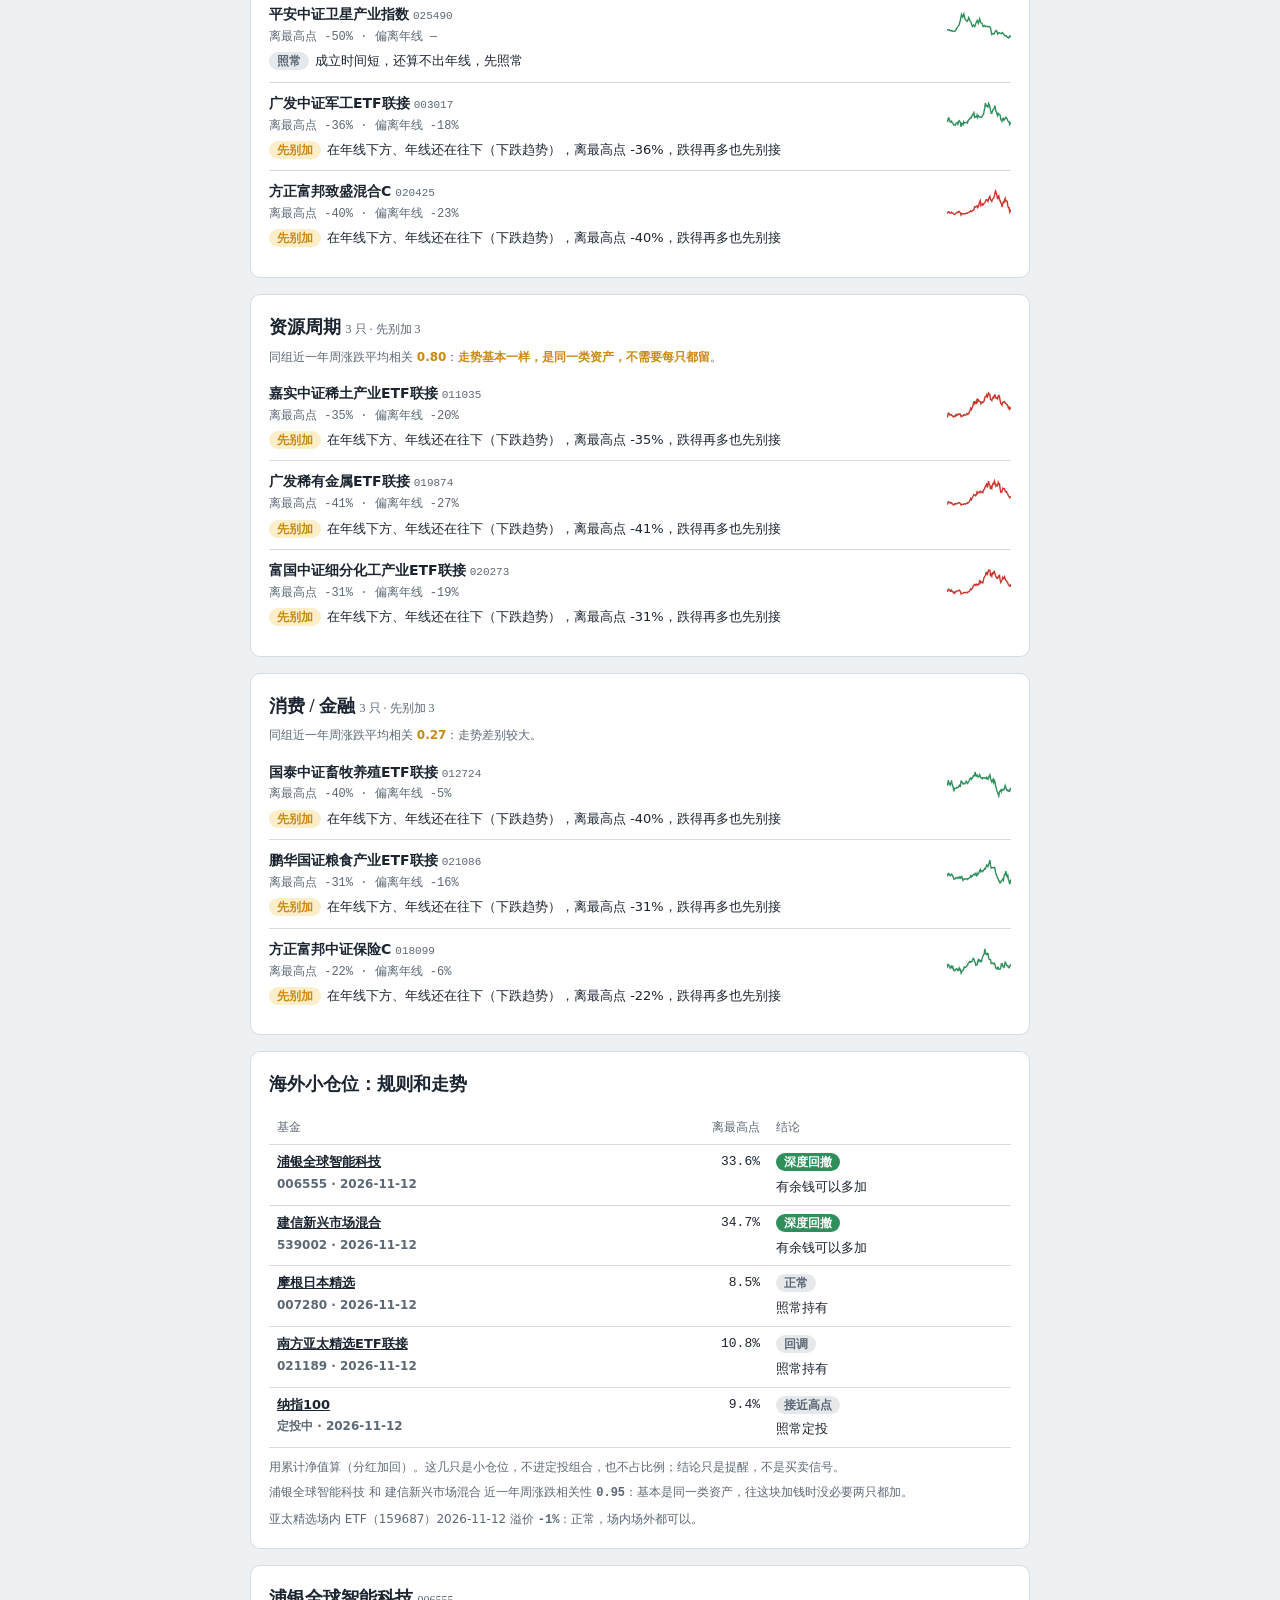
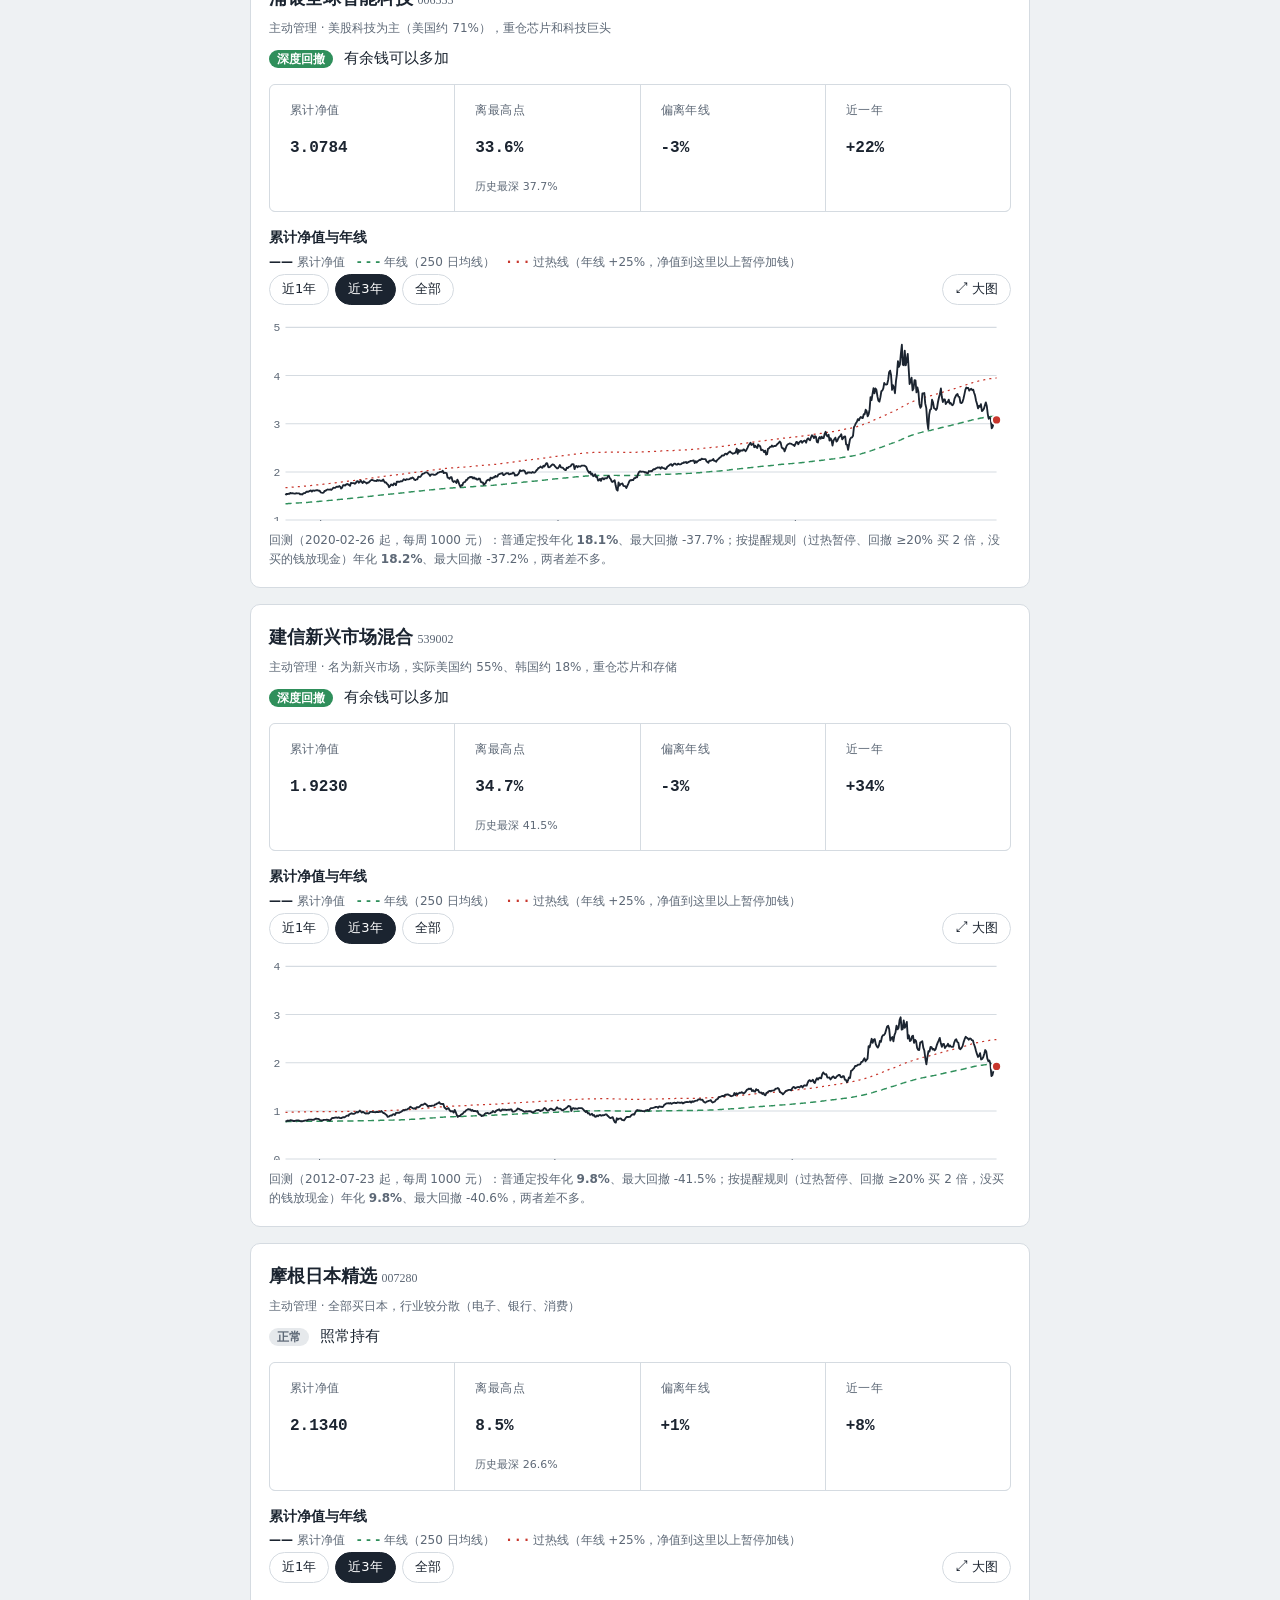
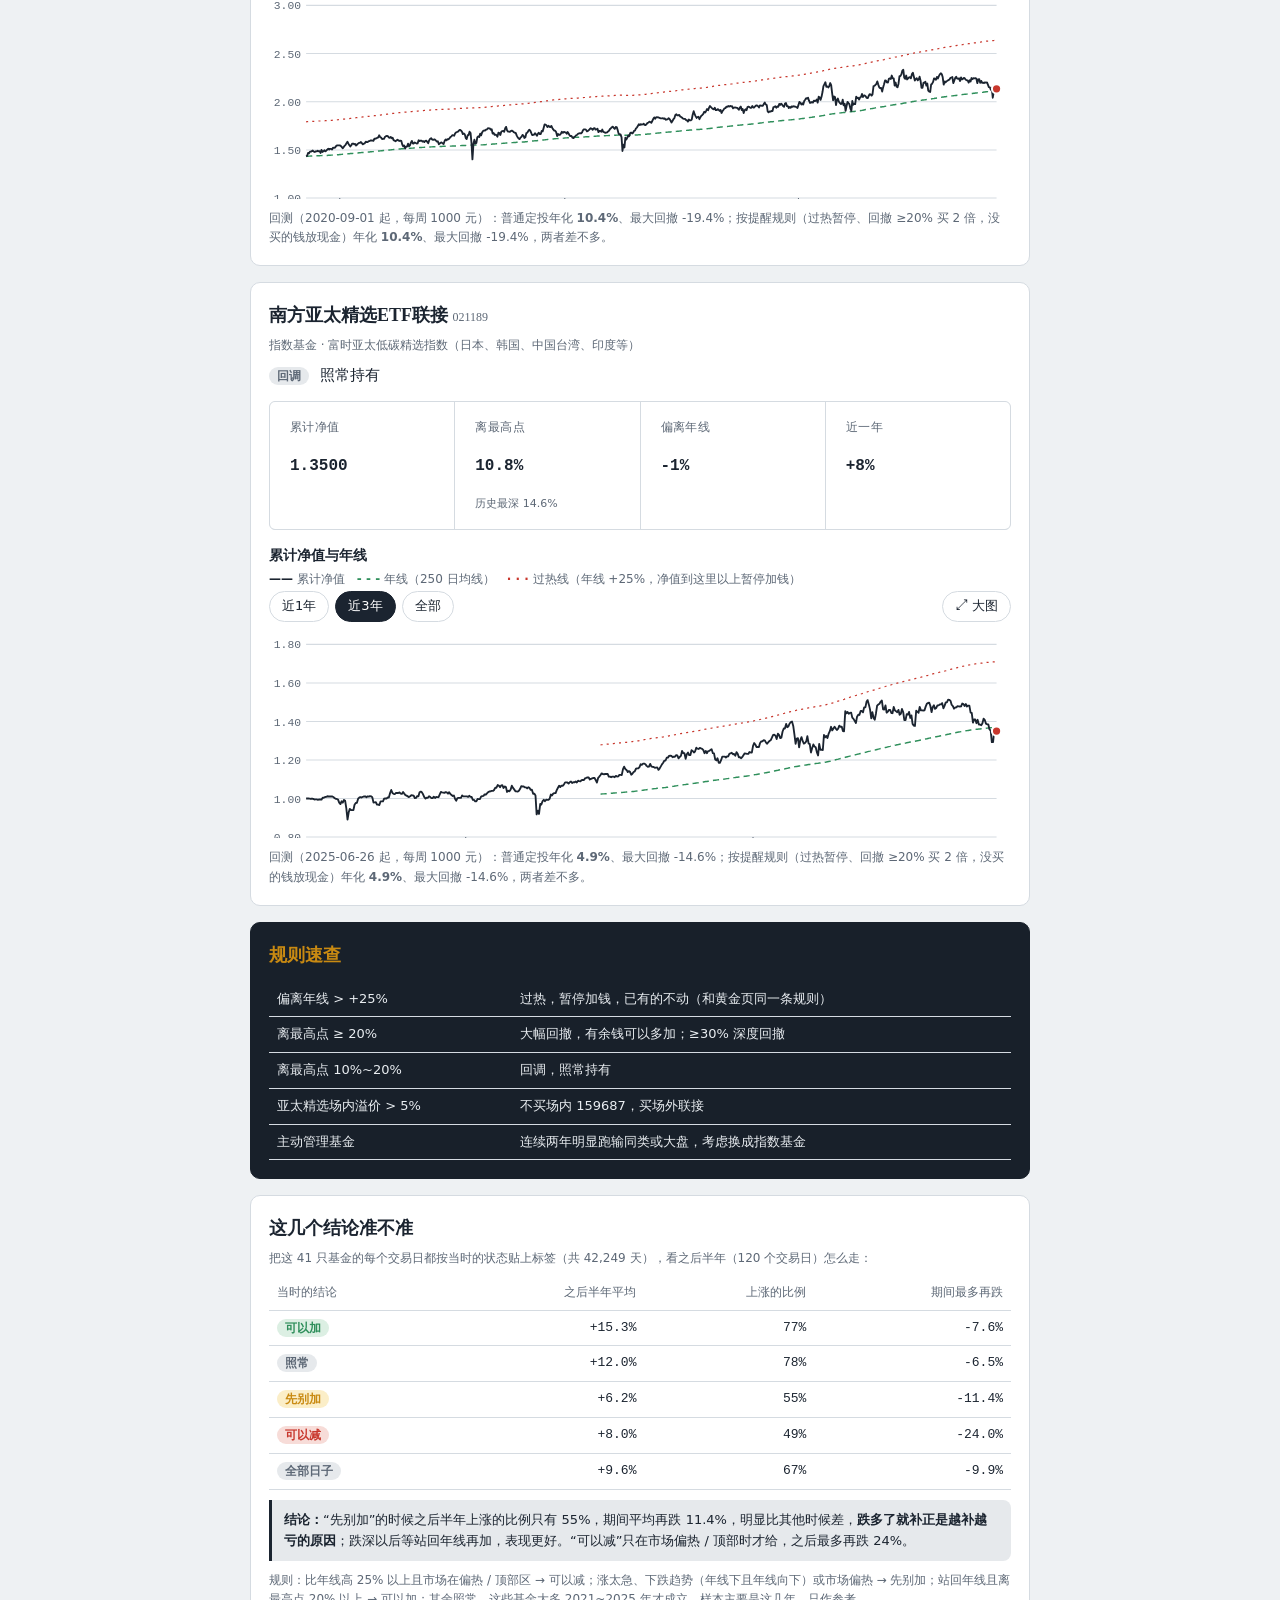
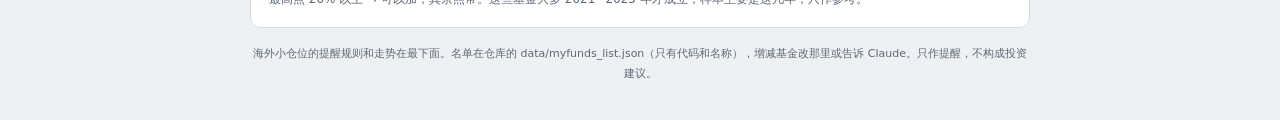
==== commit df58eb3e: "图表提示框：手指松开 2 秒后自动收起，点图外面也收起；状态格式迁移，避免误发提醒 Co-Authored-By: Claude Opus 5.5 <noreply@anthropic.com> Cl" ====
--- a/funds.html
+++ b/funds.html
@@ -23,7 +23,7 @@
 <section class="panel"><h2>这几个结论准不准</h2><div id="ev"></div></section>
 <footer>海外小仓位的提醒规则和走势在最下面。名单在仓库的 data/myfunds_list.json（只有代码和名称），增减基金改那里或告诉 Claude。只作提醒，不构成投资建议。</footer>
 </div>
-<script src="charts.js?v=5"></script>
+<script src="charts.js?v=6"></script>
 <script>
 (function(){
 const $=id=>document.getElementById(id),pc=(x,d=0)=>(x*100).toFixed(d)+"%",sg=(x,d=0)=>x==null?"—":(x>0?"+":"")+pc(x,d);
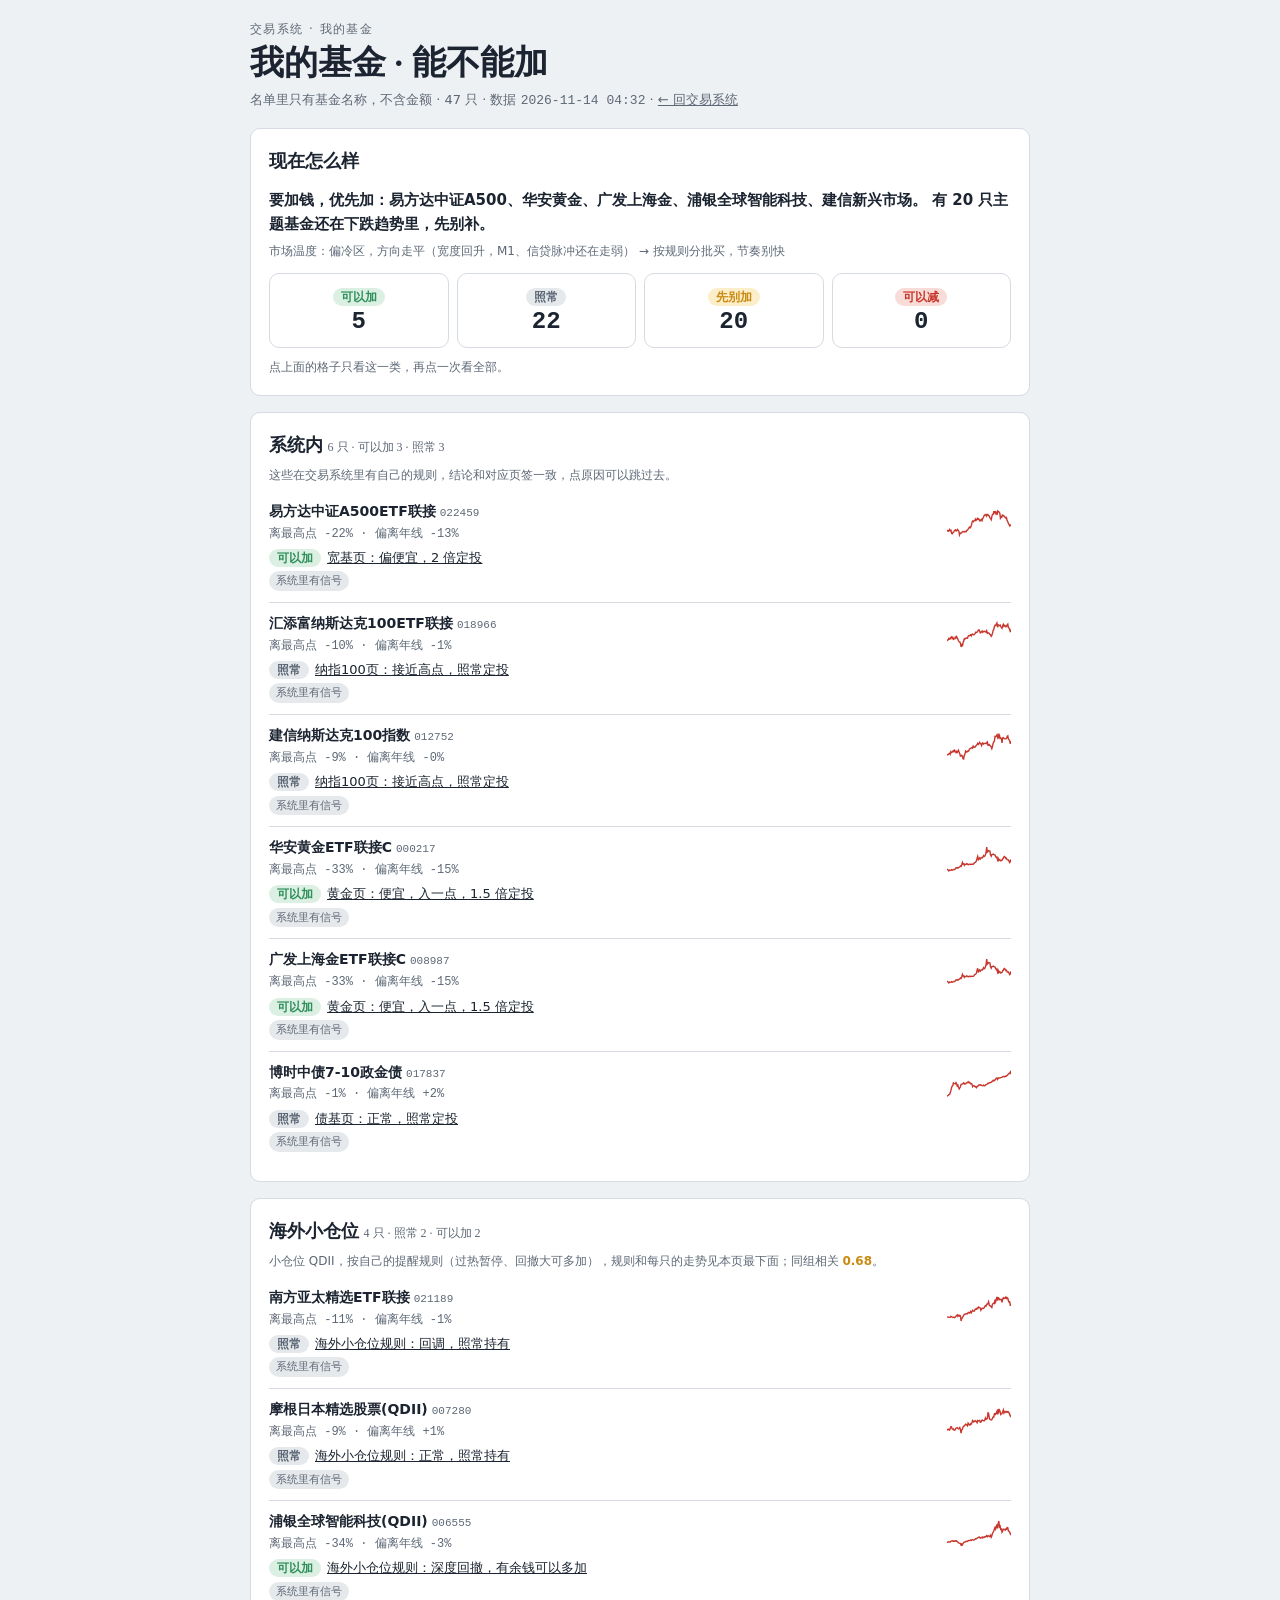
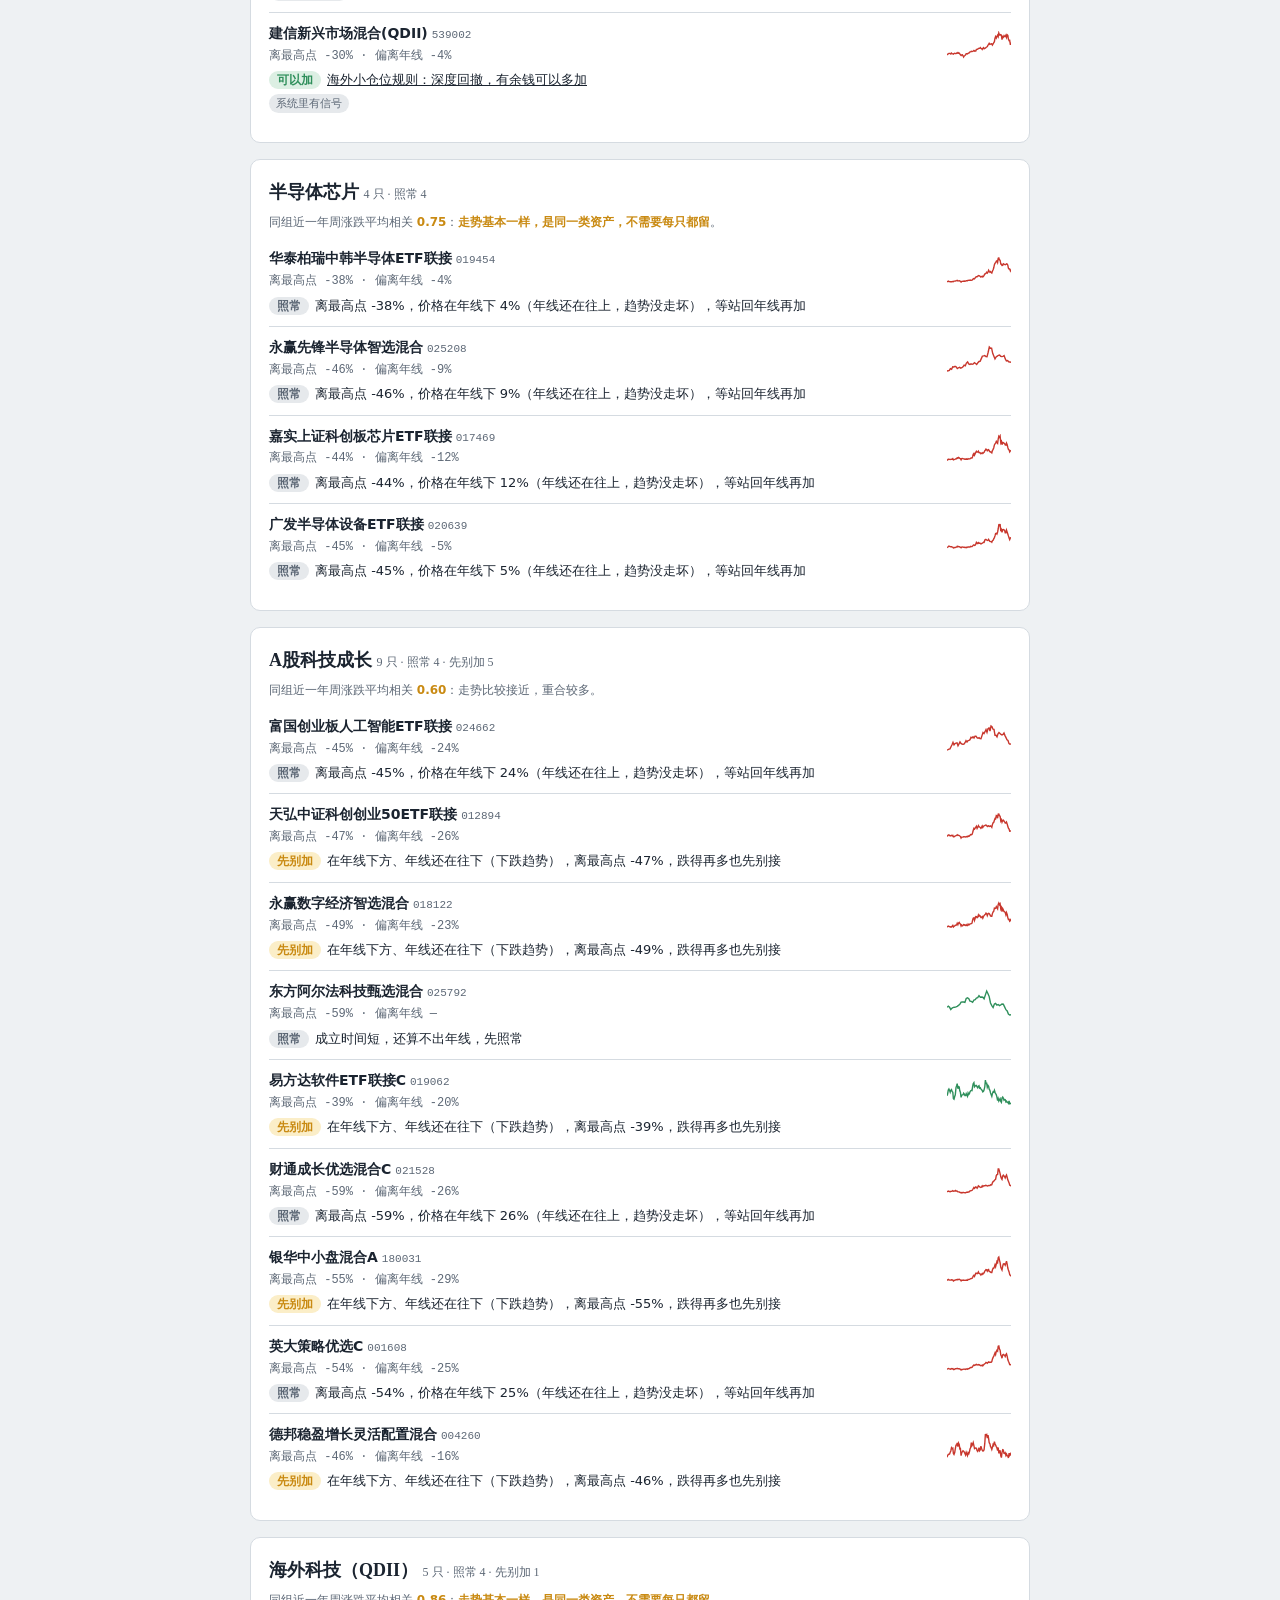
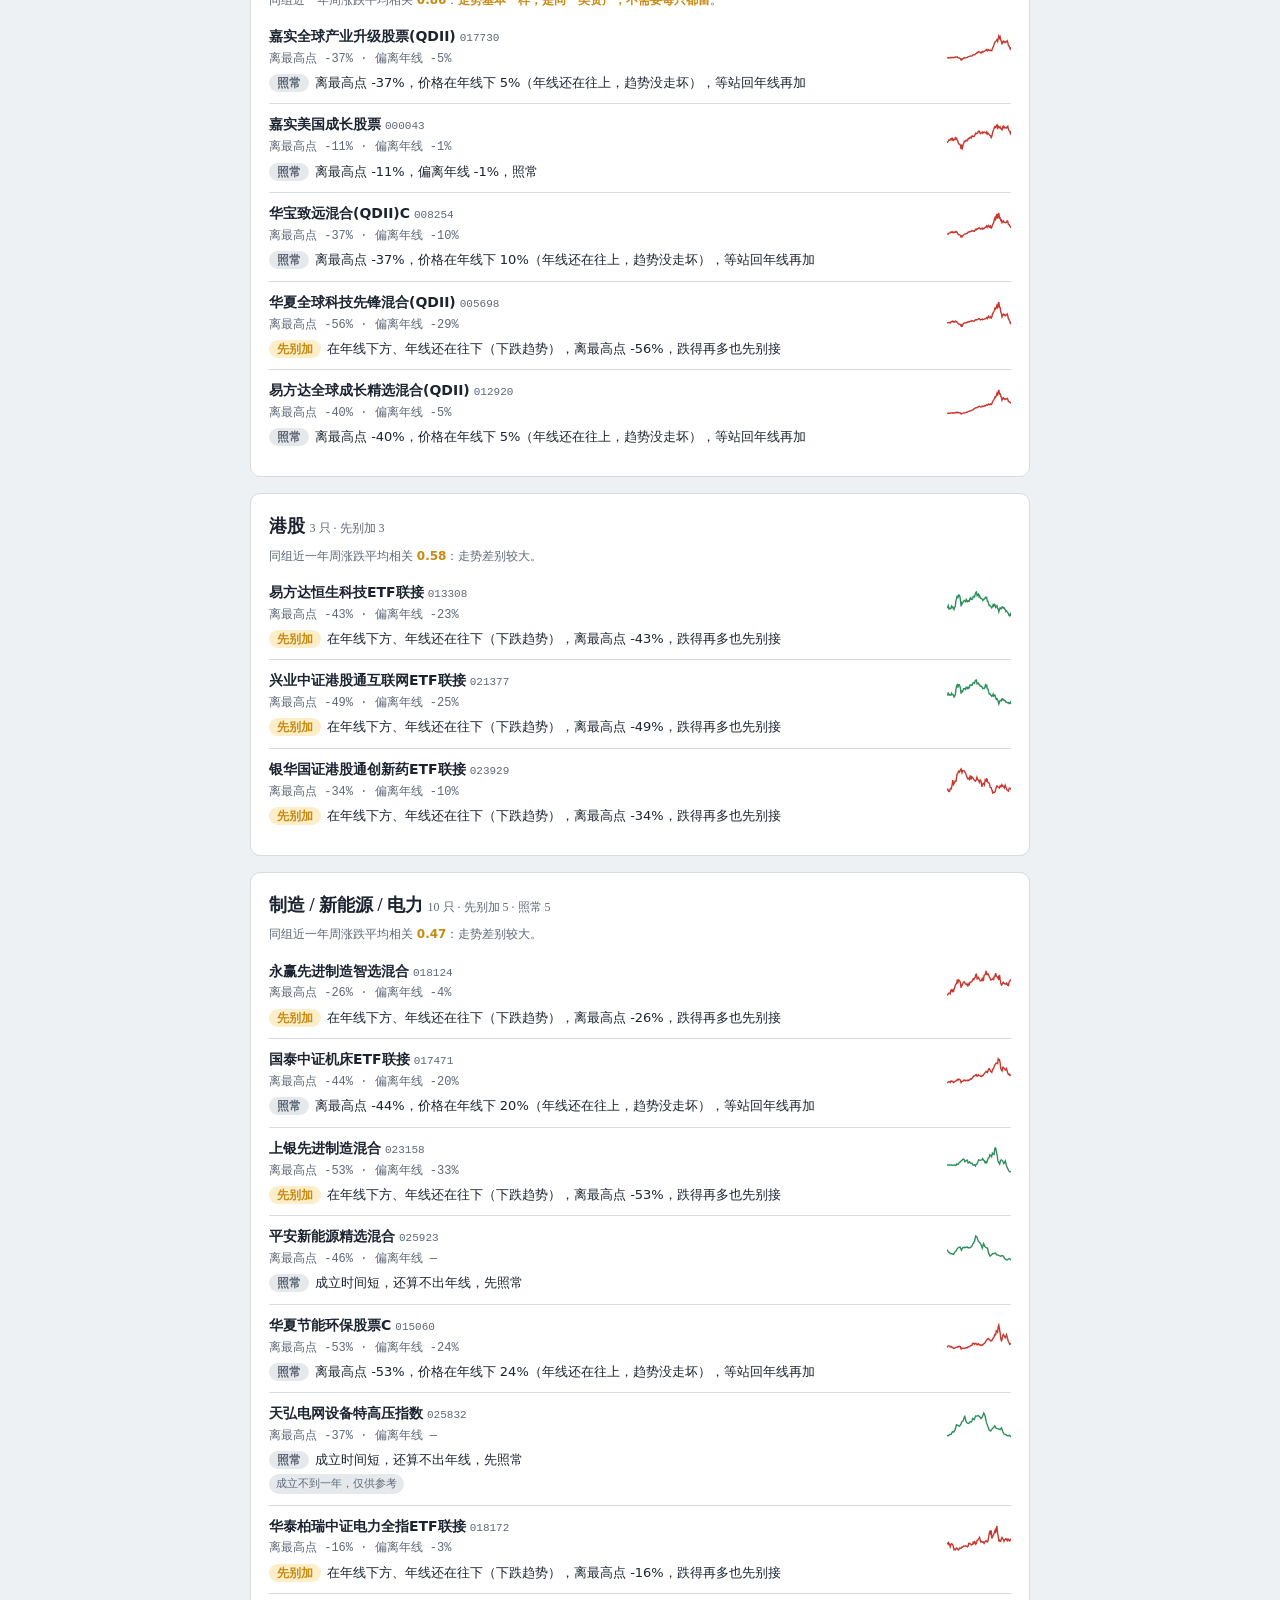
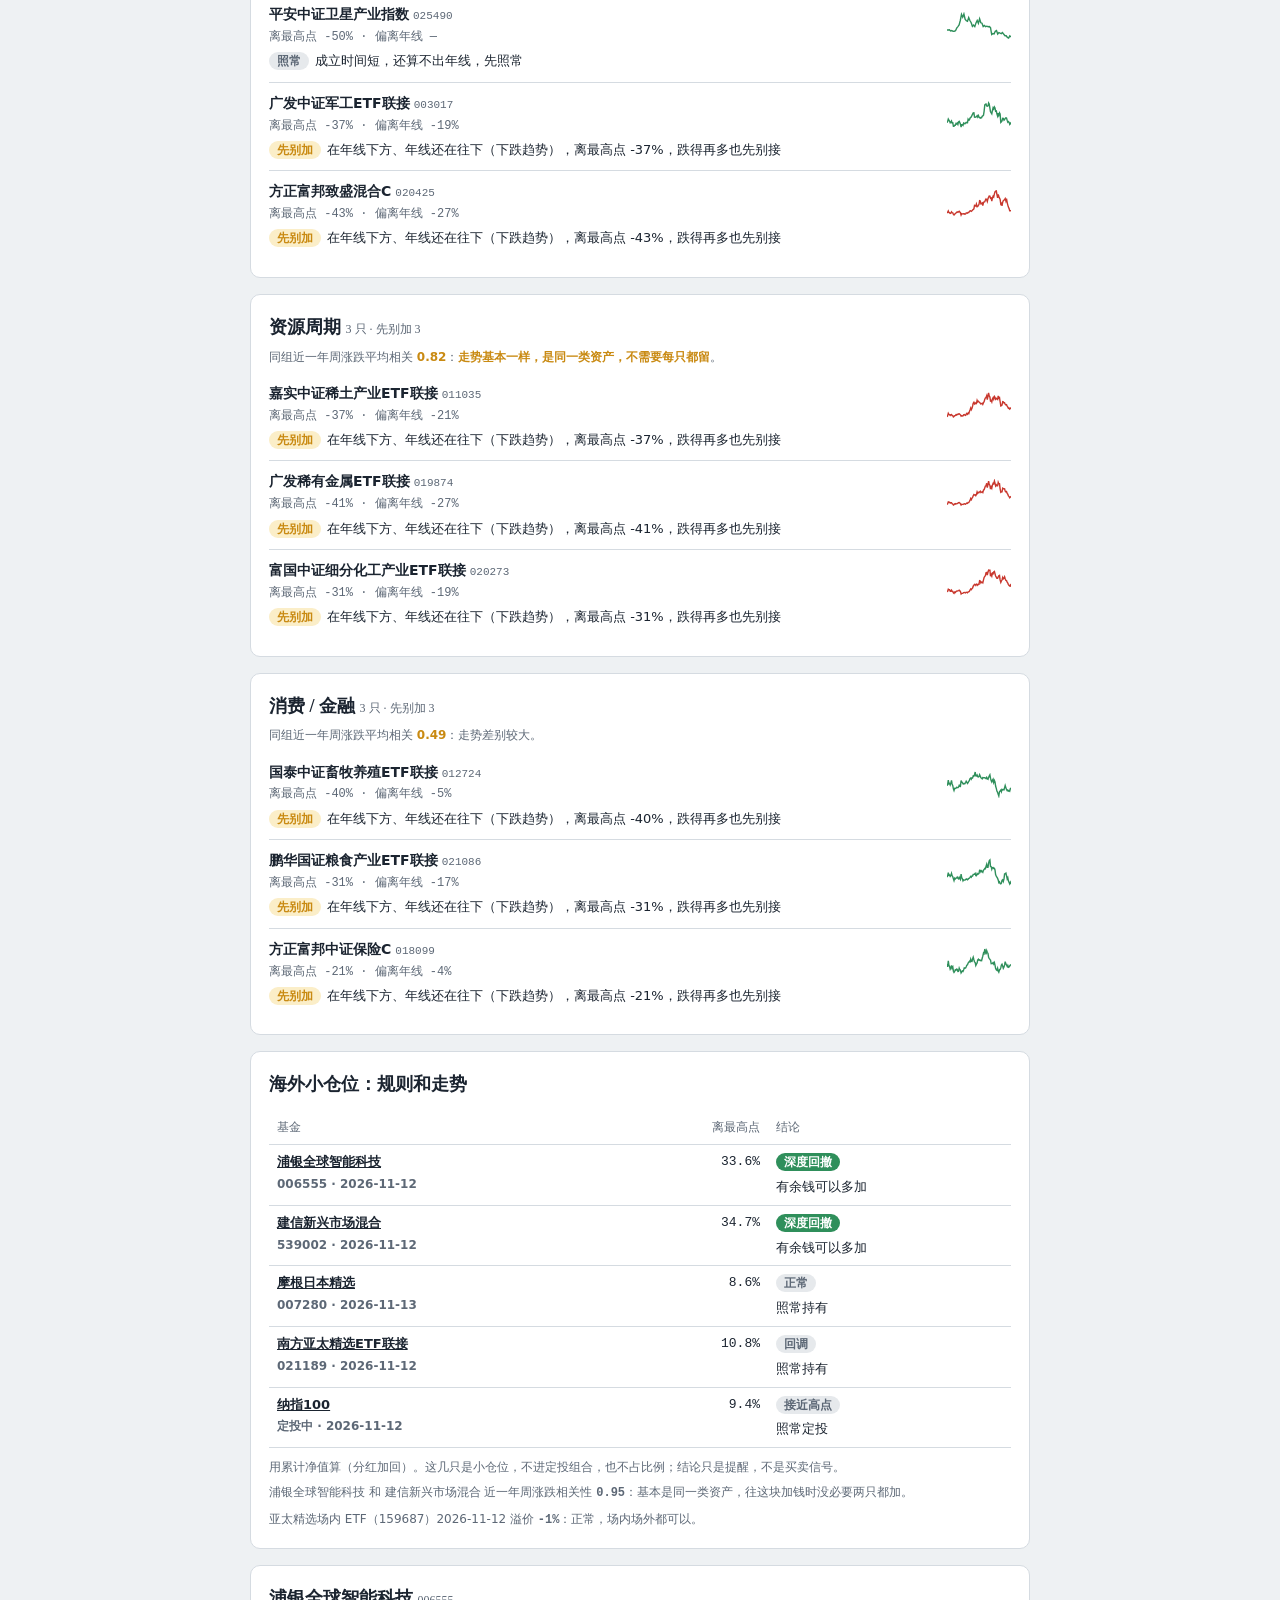
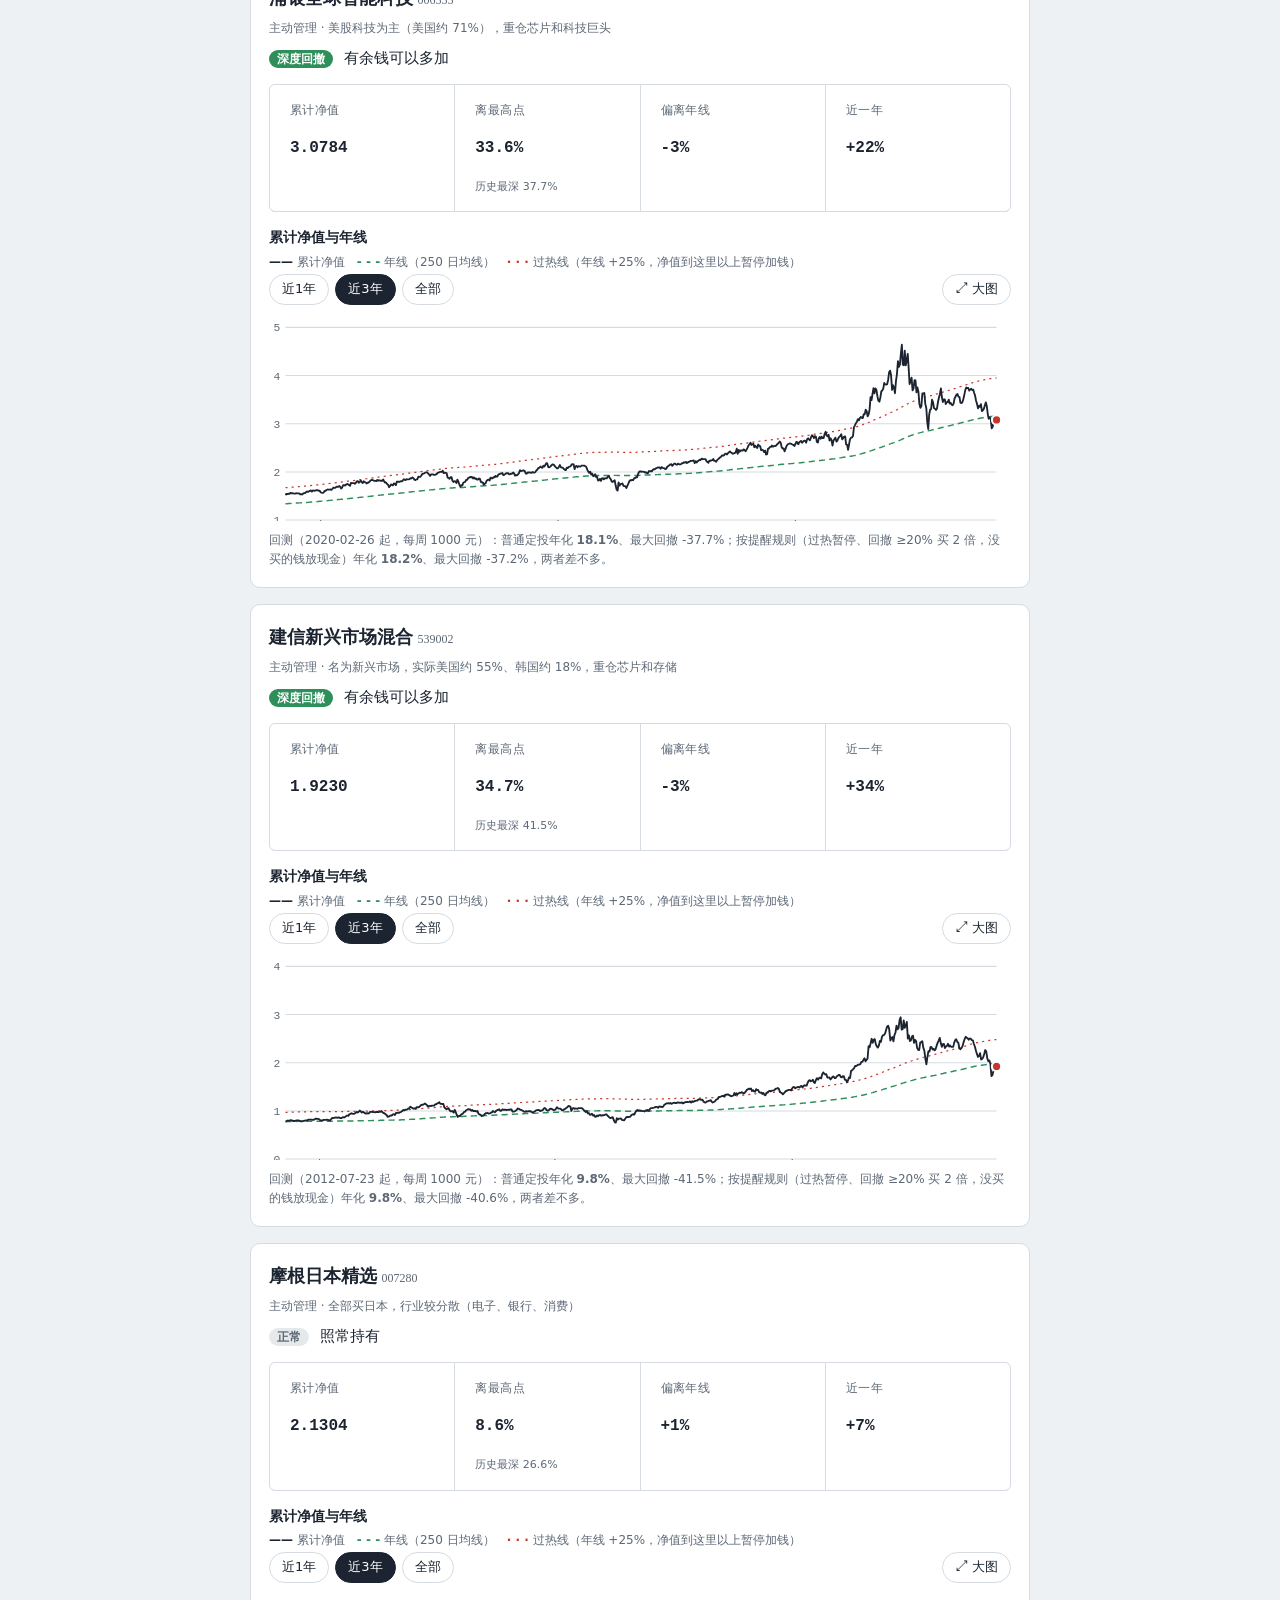
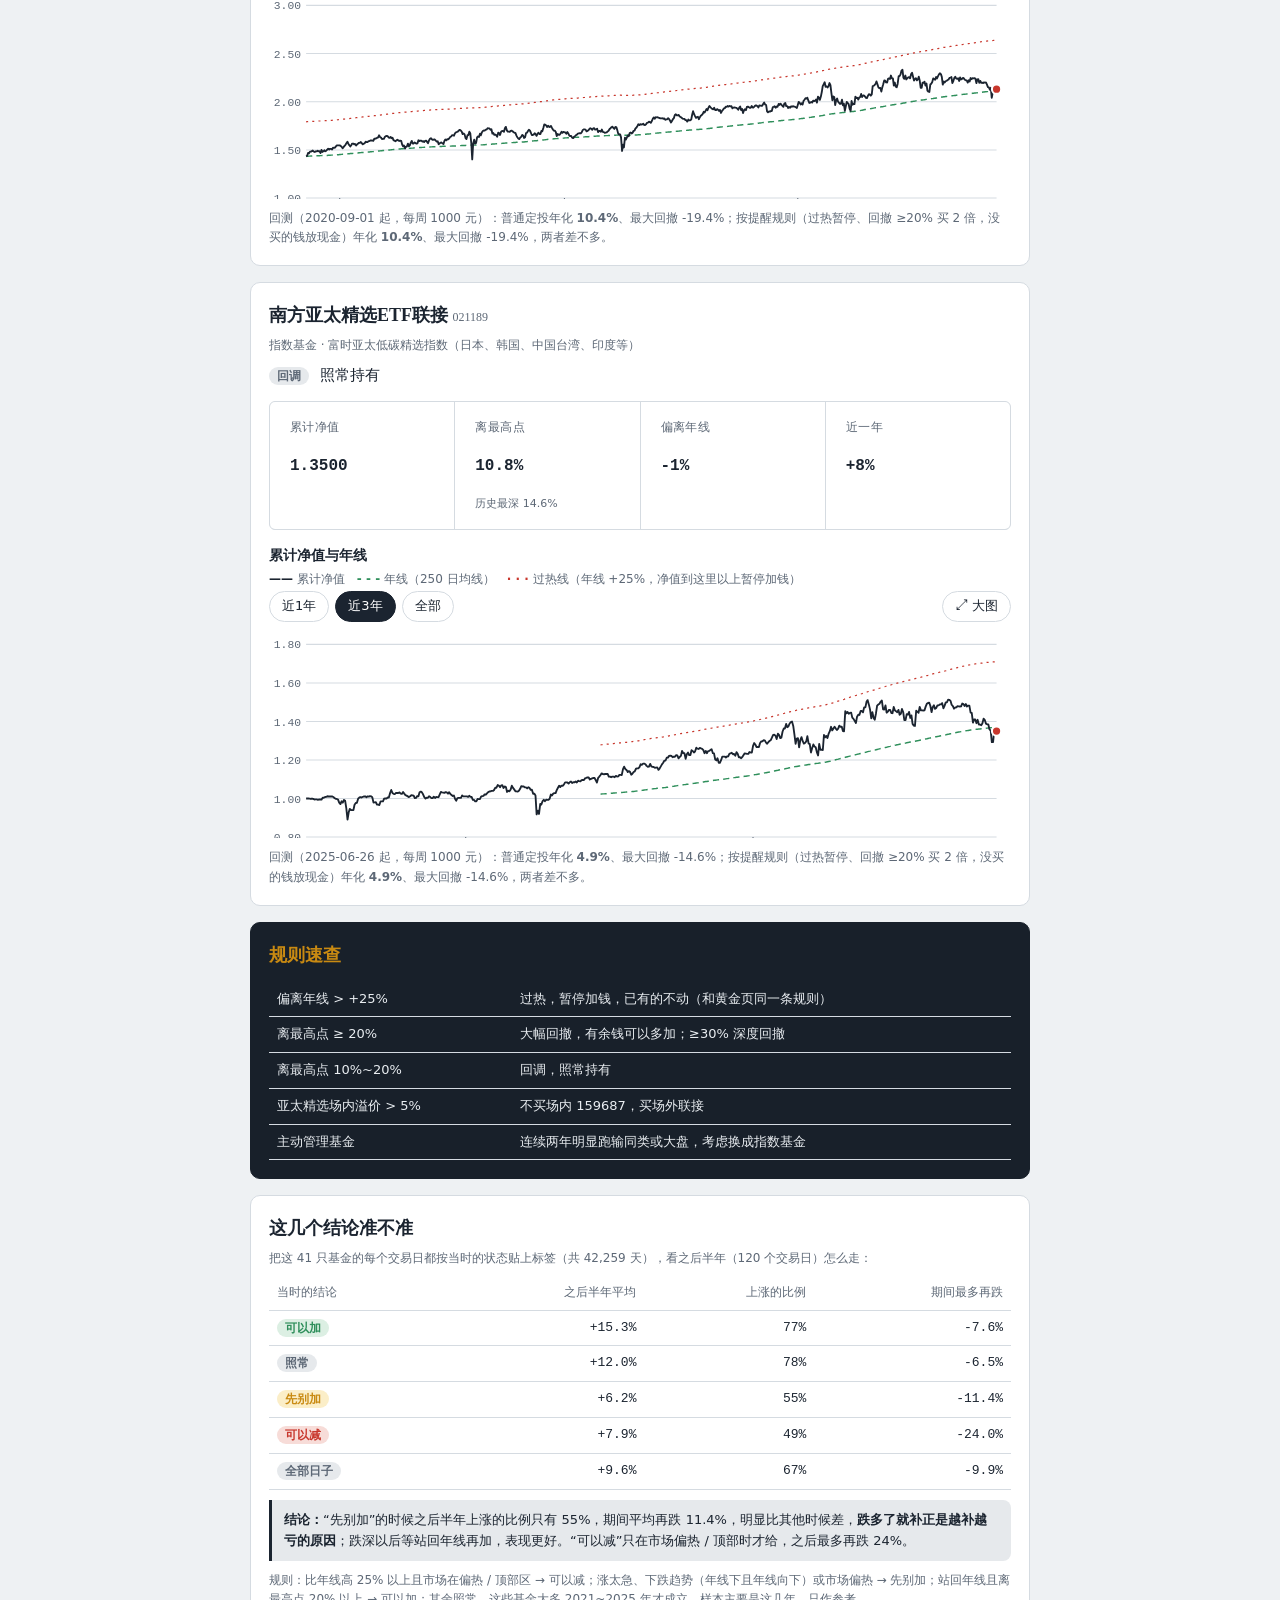
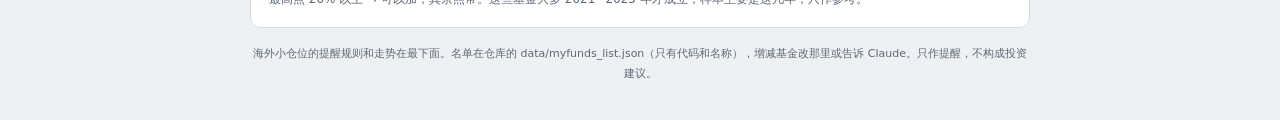
==== commit 391f0198: "总览加“关键指标”：规则 / 提醒 / 实验三组；国家队“大买后回落”（实验） Co-Authored-By: Claude Opus 5.5 <noreply@anthropic.com> Clau" ====
--- a/funds.html
+++ b/funds.html
@@ -13,7 +13,7 @@
 <meta name="apple-mobile-web-app-title" content="交易系统">
 <meta name="apple-mobile-web-app-status-bar-style" content="default">
 <meta name="description" content="几个指数的定投信号，每个交易日自动更新">
-<link rel="stylesheet" href="style.css?v=4">
+<link rel="stylesheet" href="style.css?v=5">
 </head><body><div class="wrap">
 <header class="top"><div class="eyebrow">交易系统 · 我的基金</div><h1>我的基金 · 能不能加</h1>
 <p>名单里只有基金名称，不含金额 · <span id="cnt">—</span> 只 · 数据 <span class="num" id="upd">—</span> · <a href="./">← 回交易系统</a></p></header>
--- a/style.css
+++ b/style.css
@@ -221,3 +221,9 @@
 .ladder>div.on{border-color:var(--ink);background:var(--mid)}.ladder .lv{text-align:center}
 .ladder .c{font-size:13px;line-height:1.4}.ladder .c small{display:block;color:var(--muted);font-size:11px}.ladder .r{font-size:12px;text-align:right;white-space:nowrap}.ladder .r small{color:var(--muted)}
 .pbody{padding:0 18px 16px}
+/* 总览“关键指标” */
+.ki{display:grid;grid-template-columns:minmax(0,1.3fr) auto minmax(0,1.3fr);gap:2px 10px;align-items:center;padding:7px 0;border-bottom:1px solid var(--line);font-size:14px}
+.ki:last-child{border-bottom:0}.ki .n a{color:inherit;text-decoration:none;font-weight:600}.ki .v{font-family:var(--f-num);font-weight:700;text-align:right;white-space:nowrap}
+.ki .s{text-align:right}.ki .s .lv{white-space:normal;display:inline-block;text-align:left}.ki .x{grid-column:1/-1;font-size:12px;color:var(--muted);line-height:1.45}
+.kig{margin:12px 0 2px;font-size:13px;font-weight:700;display:flex;gap:8px;align-items:baseline;border-bottom:2px solid var(--ink);padding-bottom:3px}.kig small{font-weight:400;color:var(--muted)}
+.exptag{display:inline-block;font-size:11px;font-weight:700;padding:0 6px;border-radius:4px;background:var(--div-soft);color:var(--div);border:1px dashed var(--div);vertical-align:1px}
